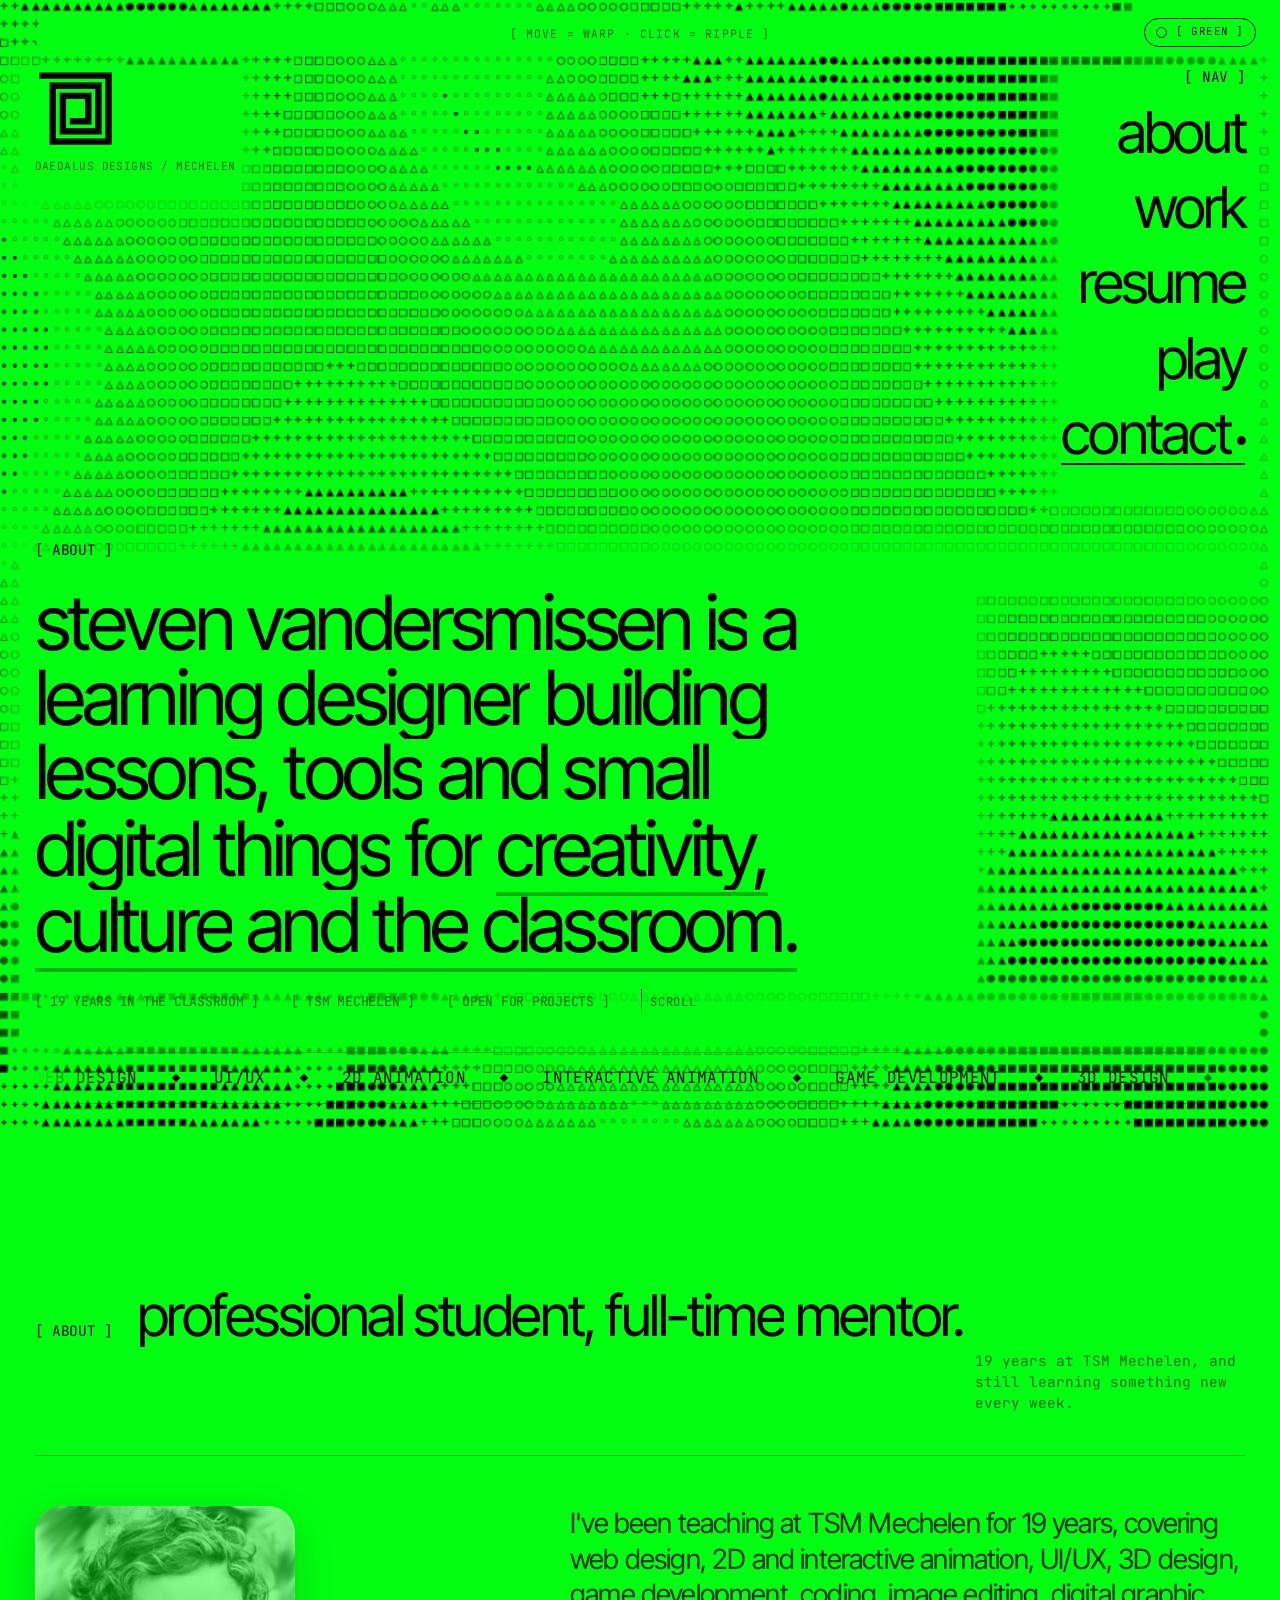
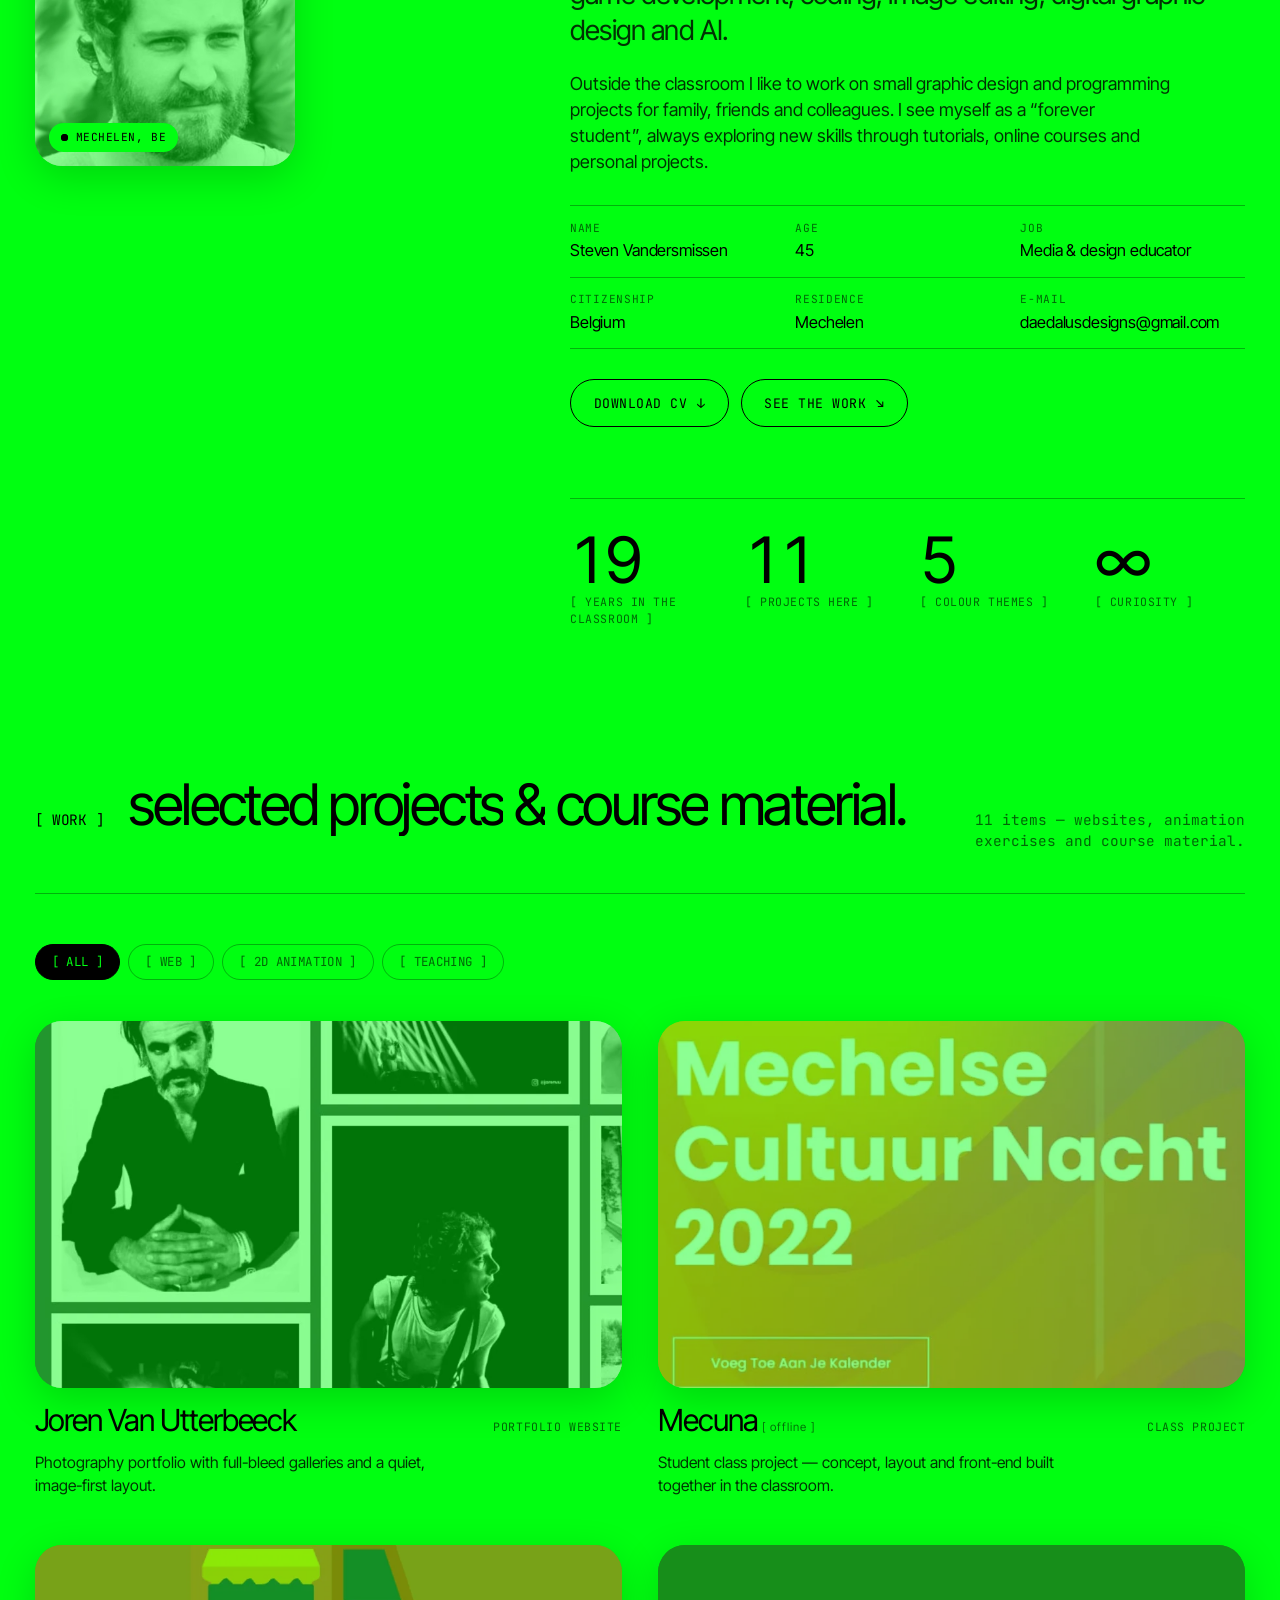
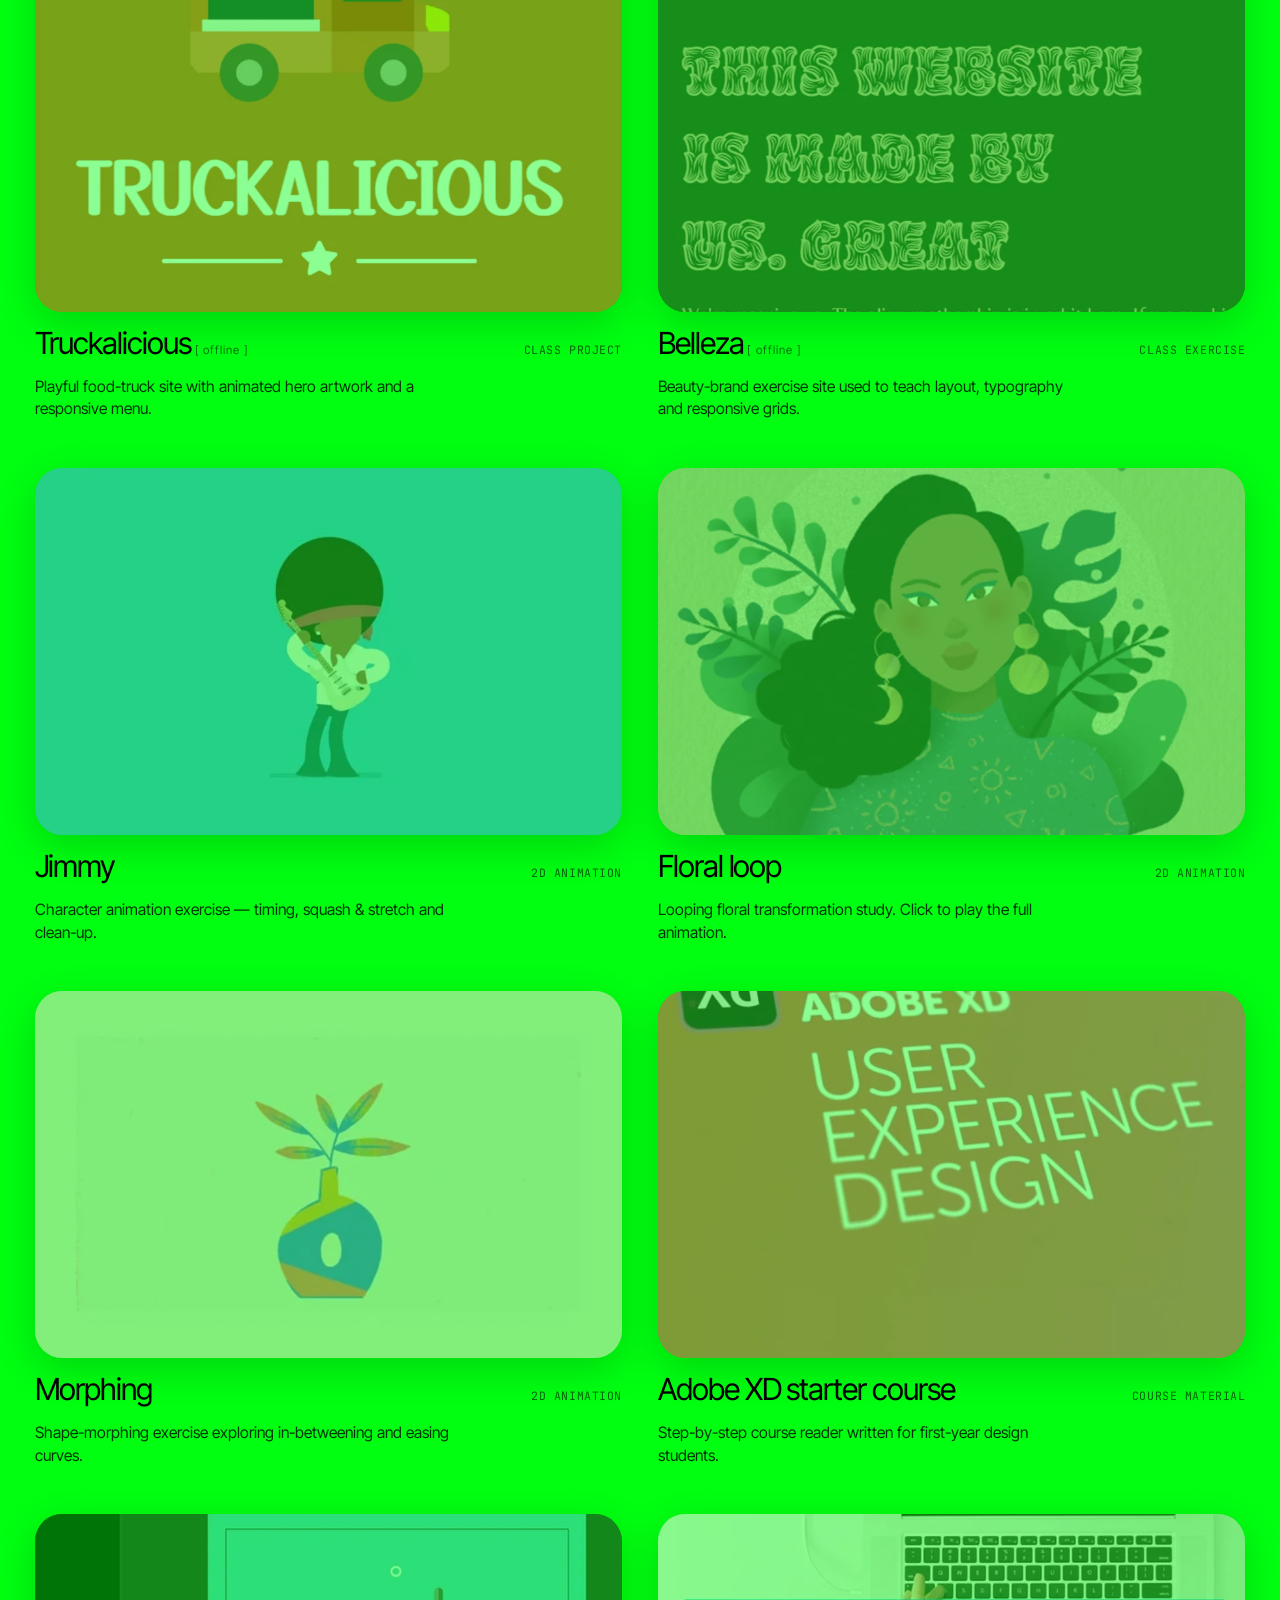
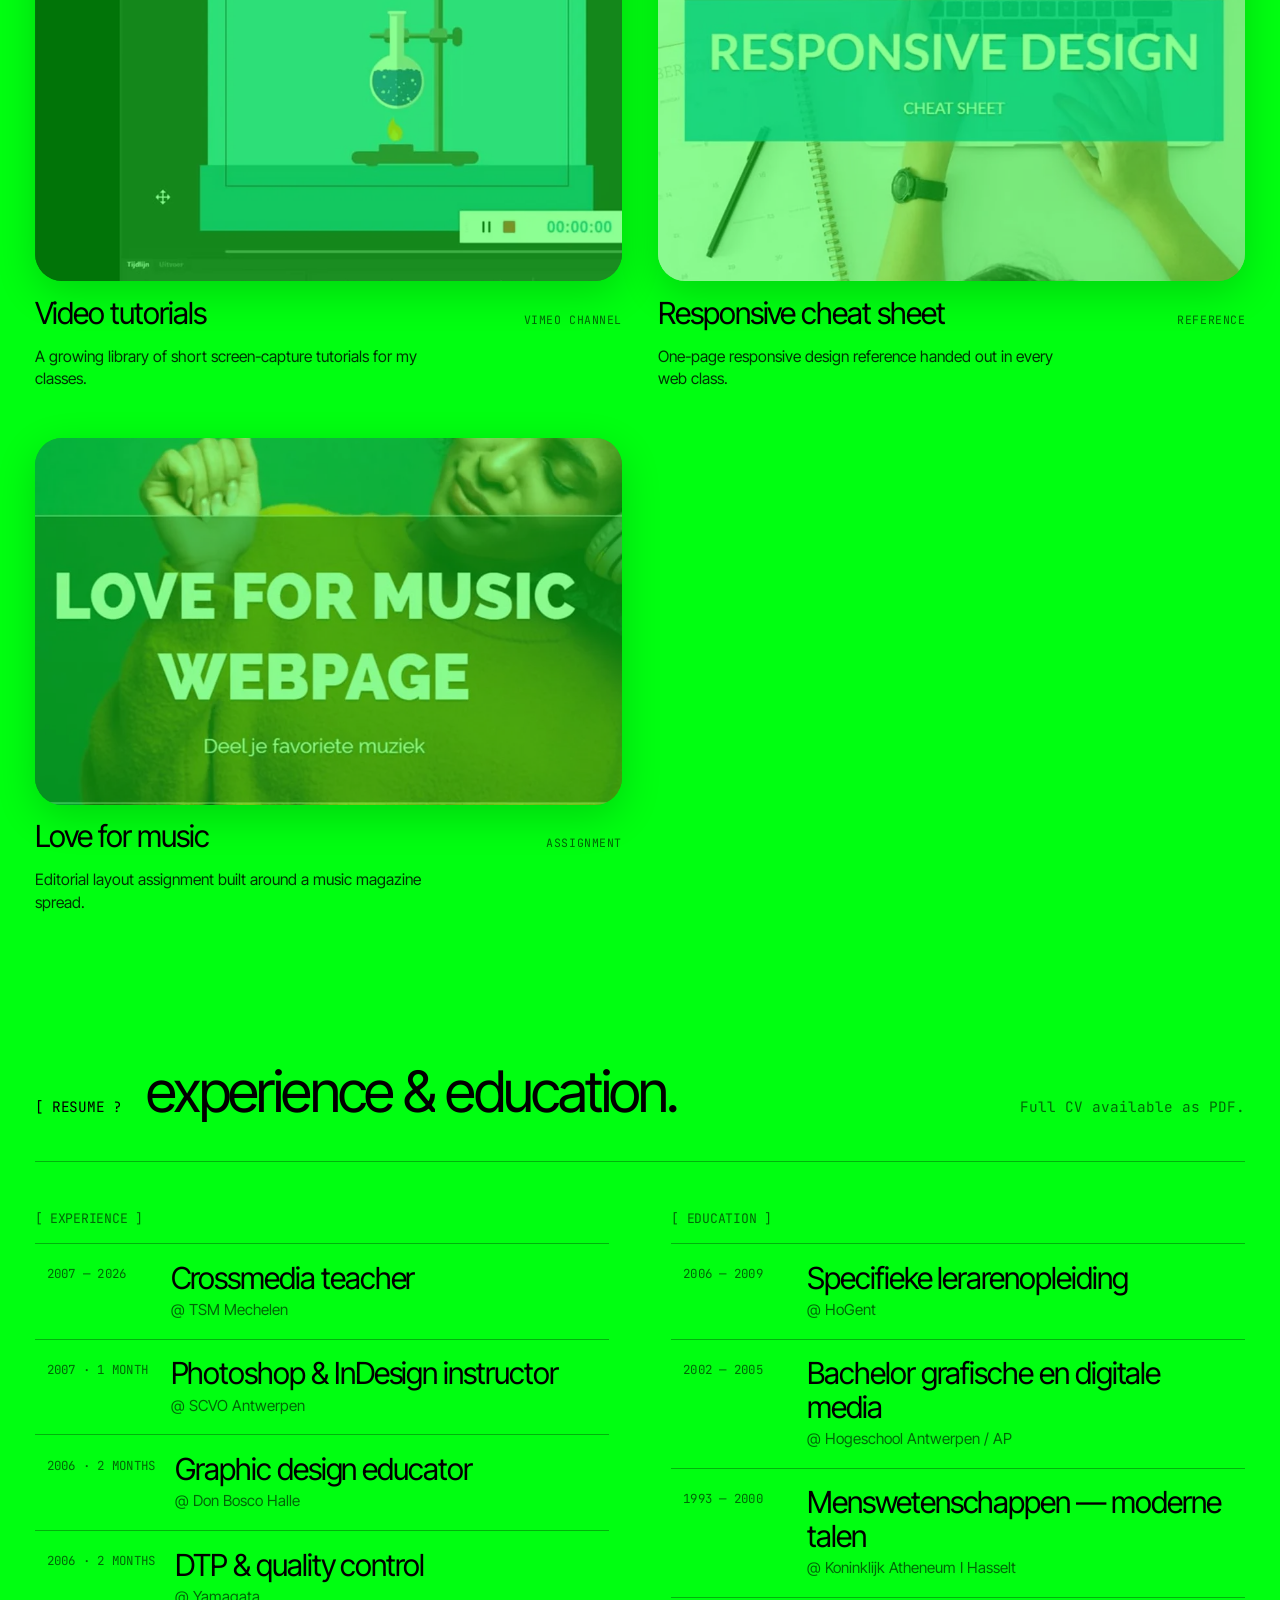
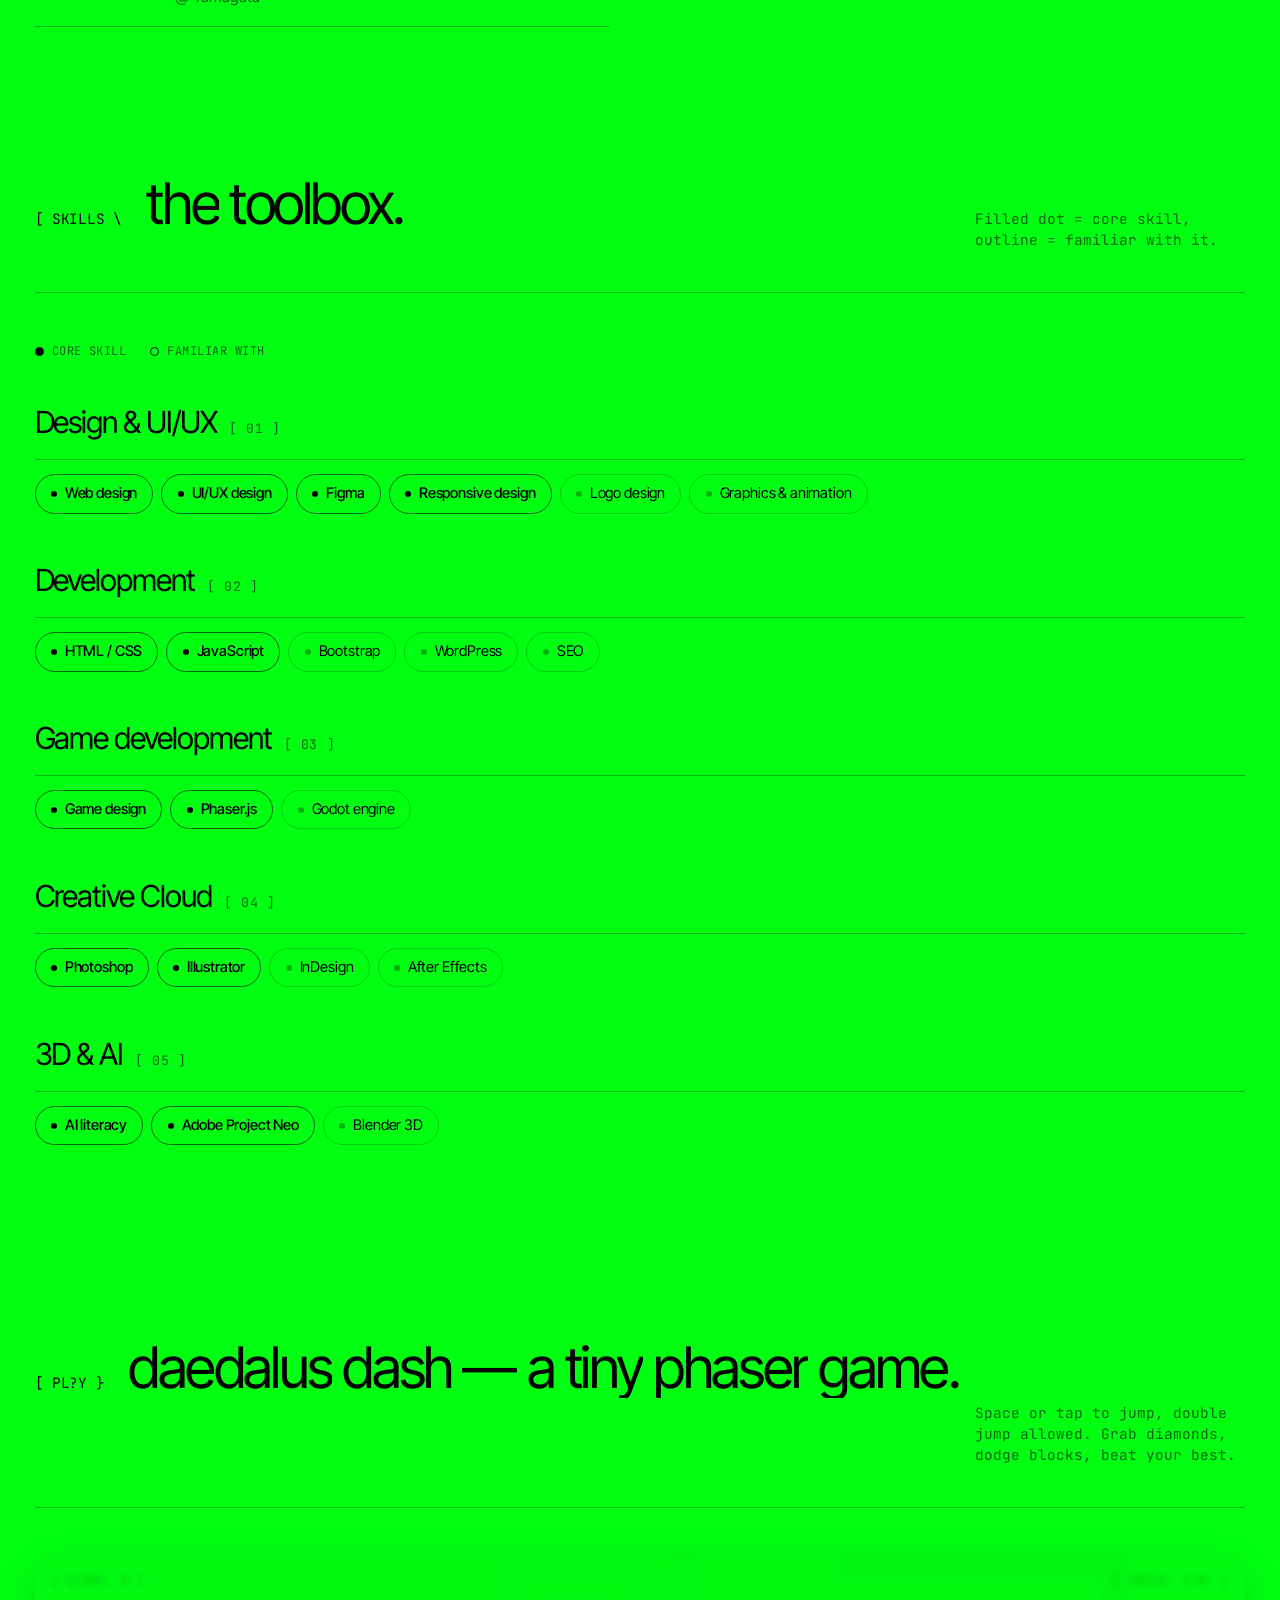
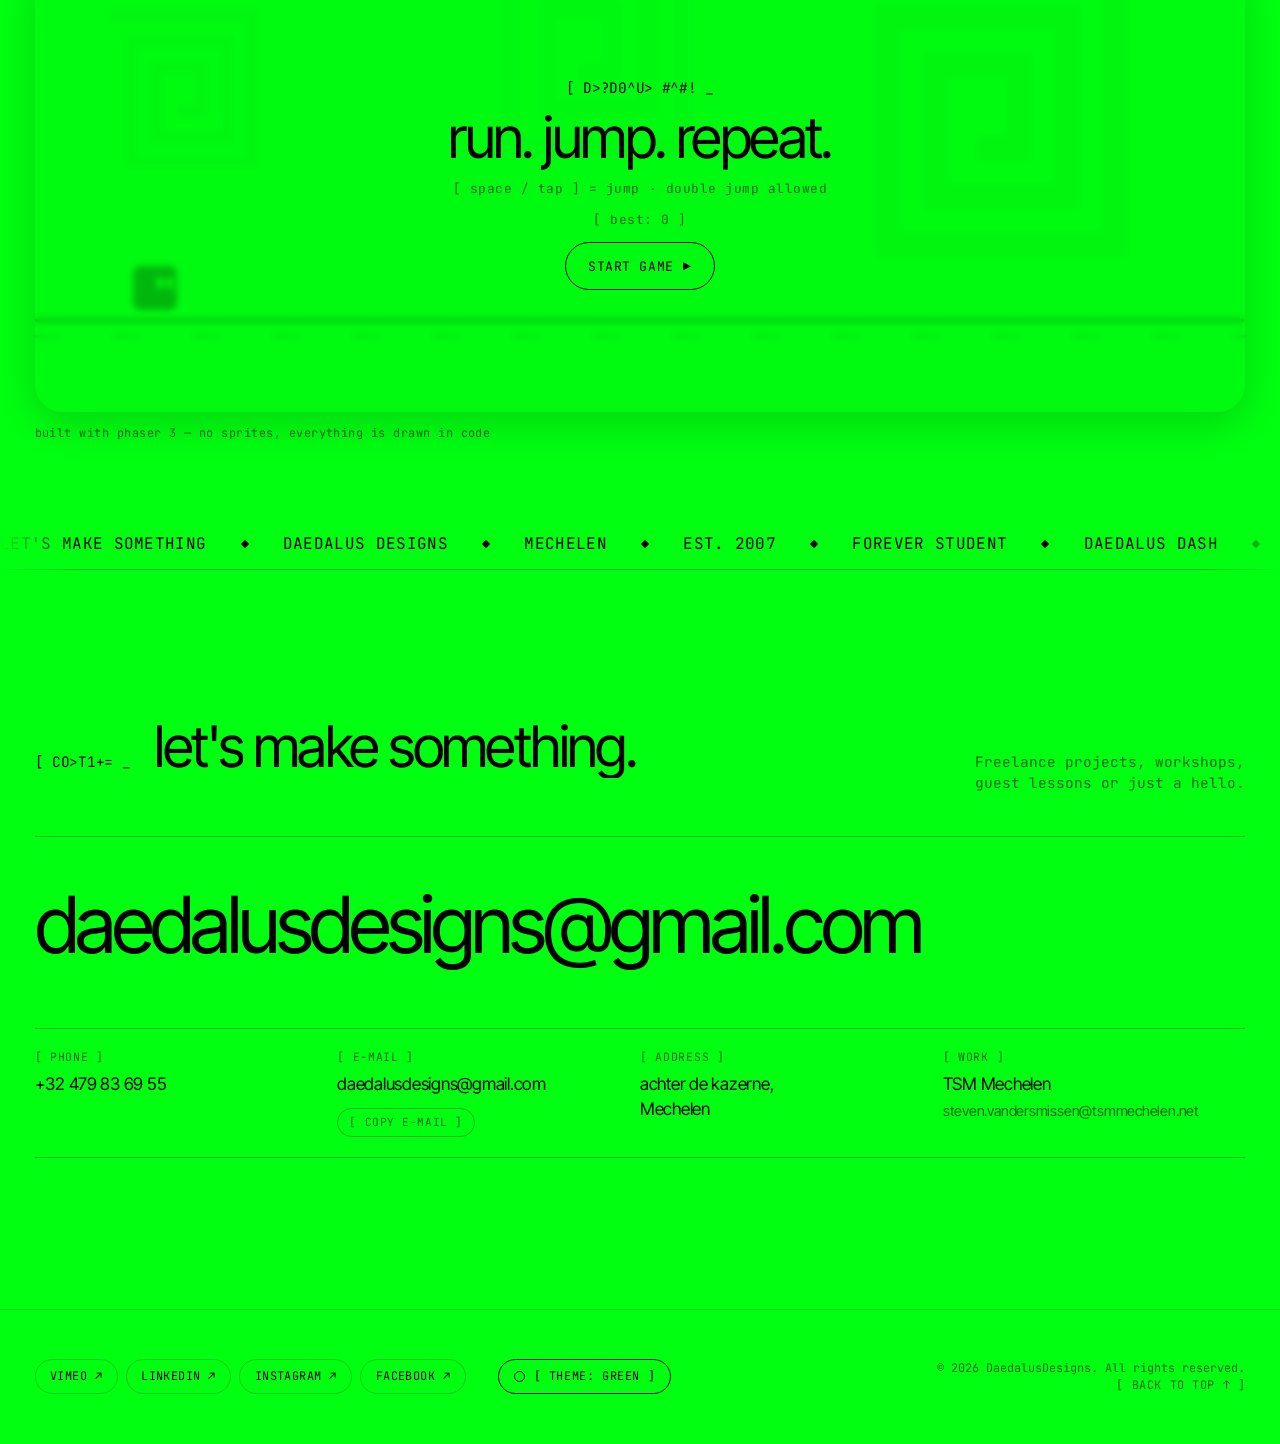
==== index.html @ e862f8da "Cache-bust v10 (ascii.js inhoud was gewijzigd onder dezelfde URL), smooth.js try/catch fallback, __s" ====
<!DOCTYPE html>
<html lang="en" data-theme="green">

<head>
  <meta charset="utf-8" />
  <title>Steven Vandersmissen — Crossmedia Educator, Designer & Developer</title>
  <meta name="description"
    content="Steven Vandersmissen is a crossmedia teacher at TSM Mechelen & AP — web design, 2D & interactive animation, UI/UX, 3D, game development, coding and AI." />
  <meta name="keywords" content="steven vandersmissen, crossmedia teacher, web design, ui ux, 2d animation, game development, mechelen, daedalusdesigns" />
  <meta name="viewport" content="width=device-width, initial-scale=1" />
  <meta name="theme-color" content="#00ff11" />

  <!-- Open Graph -->
  <meta property="og:type" content="website" />
  <meta property="og:title" content="Steven Vandersmissen — Crossmedia Educator" />
  <meta property="og:description" content="Web design, 2D & interactive animation, UI/UX, 3D, game development, coding and AI. Based in Mechelen." />
  <meta property="og:image" content="images/opengraph.png" />
  <meta name="twitter:card" content="summary_large_image" />

  <!-- Fonts -->
  <link rel="preconnect" href="https://fonts.googleapis.com" />
  <link rel="preconnect" href="https://fonts.gstatic.com" crossorigin />
  <link href="https://fonts.googleapis.com/css2?family=Inter+Tight:wght@400;500;600&family=JetBrains+Mono:wght@400;500&display=swap"
    rel="stylesheet" />

  <!-- Styles -->
  <link rel="stylesheet" href="css/main.css?v=10" />

  <!-- Favicons -->
  <link rel="icon" type="image/svg+xml" href="favicon.svg" />
  <link rel="apple-touch-icon" sizes="180x180" href="images/favicons/apple-touch-icon.png" />
  <link rel="icon" type="image/png" sizes="32x32" href="images/favicons/favicon-32x32.png" />
  <link rel="icon" type="image/png" sizes="16x16" href="images/favicons/favicon-16x16.png" />
  <link rel="manifest" href="images/favicons/site.webmanifest" />

  <!-- No-flash: theme + js flag before first paint -->
  <script>
    (function () {
      var d = document.documentElement;
      d.classList.add('js');
      try {
        var t = localStorage.getItem('sv-theme');
        if (t) d.setAttribute('data-theme', t);
      } catch (e) { }
    })();
  </script>
</head>

<body>

  <div class="progress" aria-hidden="true"></div>
  <div class="cursor-tip" aria-hidden="true"><span>view</span></div>

  <!-- ================================================ STICKY TOP BAR -->
  <header class="topbar" id="topbar">
    <a class="topbar__logo" href="#top" aria-label="Steven Vandersmissen — back to top">
      <svg class="logo__mark logo__mark--sm" viewBox="0 0 64 64" aria-hidden="true">
        <path d="M6 6 H58 V58 H14 V14 H50 V50 H22 V22 H42 V42 H30" />
      </svg>
      <span class="topbar__name mono">steven vandersmissen</span>
    </a>

    <nav class="topbar__nav mono" aria-label="Quick navigation">
      <a href="#about">about</a>
      <a href="#work">work</a>
      <a href="#resume">resume</a>
      <a href="#play">play</a>
      <a href="#contact">contact</a>
    </nav>

    <div class="topbar__right">
      <span class="topbar__clock mono" id="clock" aria-hidden="true">[ MECHELEN --:--:-- ]</span>
      <button class="theme-btn theme-btn--sm" type="button" data-theme-toggle data-magnetic="0.15"
        aria-label="Change colour theme">
        <span class="theme-btn__swatch" aria-hidden="true"></span>
        <span>[ <span data-theme-label>green</span> ]</span>
      </button>
    </div>
  </header>

  <!-- ============================================================== HERO -->
  <section class="hero intro" id="top">
    <!-- theme switch, available from the very top (before any scrolling) -->
    <button class="theme-btn theme-btn--sm hero__theme" type="button" data-theme-toggle
      aria-label="Change colour theme">
      <span class="theme-btn__swatch" aria-hidden="true"></span>
      <span>[ <span data-theme-label>green</span> ]</span>
    </button>
    <canvas id="fx-canvas" aria-hidden="true"></canvas>
    <span class="fx-hint mono" id="fx-hint" aria-hidden="true">
      [ move = warp · click = ripple ]
    </span>

    <header class="hero__head">
      <a class="logo" href="#top" aria-label="Steven Vandersmissen — home" data-intro style="--d:.05s">
        <svg class="logo__mark" viewBox="0 0 64 64" aria-hidden="true">
          <path d="M6 6 H58 V58 H14 V14 H50 V50 H22 V22 H42 V42 H30" />
        </svg>
        <span class="logo__tag">daedalus designs / mechelen</span>
      </a>

      <nav class="nav" aria-label="Main" data-intro style="--d:.15s">
        <p class="label" data-scramble>[ NAV ]</p>
        <ul class="nav__list">
          <li><a href="#about">about</a></li>
          <li><a href="#work">work</a></li>
          <li><a href="#resume">resume</a></li>
          <li><a href="#play">play</a></li>
          <li><a href="#contact">contact</a></li>
        </ul>
      </nav>
    </header>

    <div class="hero__bottom" data-intro style="--d:.3s">
      <p class="label" data-scramble>[ ABOUT ]</p>
      <h1 class="hero__title" data-split data-parallax>
        steven vandersmissen is a learning designer building lessons, tools and small digital things for
        <em>creativity, culture and the classroom.</em>
      </h1>

      <div class="hero__meta">
        <span class="label label--sm">[ 19 YEARS IN THE CLASSROOM ]</span>
        <span class="label label--sm">[ TSM MECHELEN ]</span>
        <span class="label label--sm">[ OPEN FOR PROJECTS ]</span>
        <span class="scroll-hint"><span></span> scroll</span>
      </div>
    </div>

    <div class="ticker" data-intro style="--d:.45s" aria-hidden="true">
      <div class="ticker__track">
        <div class="ticker__group">
          <span>web design</span><i></i><span>ui/ux</span><i></i><span>2d animation</span><i></i>
          <span>interactive animation</span><i></i><span>game development</span><i></i><span>3d design</span><i></i>
          <span>coding</span><i></i><span>image editing</span><i></i><span>graphic design</span><i></i><span>ai</span><i></i>
        </div>
        <div class="ticker__group">
          <span>web design</span><i></i><span>ui/ux</span><i></i><span>2d animation</span><i></i>
          <span>interactive animation</span><i></i><span>game development</span><i></i><span>3d design</span><i></i>
          <span>coding</span><i></i><span>image editing</span><i></i><span>graphic design</span><i></i><span>ai</span><i></i>
        </div>
      </div>
    </div>
  </section>

  <main>

    <!-- ============================================================ ABOUT -->
    <section class="section" id="about">
      <div class="section__head" data-reveal>
        <p class="label" data-scramble>[ ABOUT ]</p>
        <h2 class="section__title" data-split>professional student, full-time mentor.</h2>
        <p class="section__note">19 years at TSM Mechelen, and still learning something new every week.</p>
      </div>

      <div class="about__grid">
        <figure class="portrait" data-reveal="clip" data-tilt>
          <img src="images/works/thumbs/me.webp" alt="Portrait of Steven Vandersmissen" width="900" height="900" />
          <figcaption class="portrait__badge"><span class="pulse"></span> mechelen, be</figcaption>
        </figure>

        <div class="about__body">
          <p class="lead" data-reveal style="--d:.05s">
            I've been teaching at TSM Mechelen for 19 years, covering web design, 2D and interactive animation,
            UI/UX, 3D design, game development, coding, image editing, digital graphic design and AI.
          </p>
          <p data-reveal style="--d:.12s">
            Outside the classroom I like to work on small graphic design and programming projects for family, friends
            and colleagues. I see myself as a “forever student”, always exploring new skills through tutorials,
            online courses and personal projects.
          </p>

          <dl class="facts stagger" data-reveal>
            <div><dt>Name</dt><dd>Steven Vandersmissen</dd></div>
            <div><dt>Age</dt><dd>45</dd></div>
            <div><dt>Job</dt><dd>Media &amp; design educator</dd></div>
            <div><dt>Citizenship</dt><dd>Belgium</dd></div>
            <div><dt>Residence</dt><dd>Mechelen</dd></div>
            <div><dt>E-mail</dt><dd>daedalusdesigns@gmail.com</dd></div>
          </dl>

          <div class="btn-row" data-reveal style="--d:.1s">
            <a class="btn" href="CV-stevenvandersmissen.pdf" download data-magnetic="0.18">
              <span>download cv</span><span class="arw" aria-hidden="true">↓</span>
            </a>
            <a class="btn" href="#work" data-magnetic="0.18">
              <span>see the work</span><span class="arw" aria-hidden="true">↘</span>
            </a>
          </div>

          <div class="stats stagger" data-reveal>
            <div class="stat"><span class="stat__num" data-countup="19">0</span><span class="stat__label">[ years in the classroom ]</span></div>
            <div class="stat"><span class="stat__num" data-countup="11">0</span><span class="stat__label">[ projects here ]</span></div>
            <div class="stat"><span class="stat__num" data-countup="5">0</span><span class="stat__label">[ colour themes ]</span></div>
            <div class="stat"><span class="stat__num">∞</span><span class="stat__label">[ curiosity ]</span></div>
          </div>
        </div>
      </div>
    </section>

    <!-- ============================================================= WORK -->
    <section class="section" id="work">
      <div class="section__head" data-reveal>
        <p class="label" data-scramble>[ WORK ]</p>
        <h2 class="section__title" data-split>selected projects &amp; course material.</h2>
        <p class="section__note"><span data-count>11</span> items — websites, animation exercises and course material.</p>
      </div>

      <div class="filters" role="group" aria-label="Filter work" data-reveal>
        <button class="filter" type="button" data-filter="all" aria-pressed="true">[ all ]</button>
        <button class="filter" type="button" data-filter="web" aria-pressed="false">[ web ]</button>
        <button class="filter" type="button" data-filter="animation" aria-pressed="false">[ 2d animation ]</button>
        <button class="filter" type="button" data-filter="teaching" aria-pressed="false">[ teaching ]</button>
      </div>

      <div class="work-grid">

        <a class="work-card" data-cat="web" href="http://www.jorenvanutterbeeck.be/" target="_blank"
          rel="noopener" data-tip="view site" data-reveal>
          <div class="work-card__media" data-tilt>
            <img src="images/works/thumbs/joren.webp" alt="Joren Van Utterbeeck photography website" loading="lazy" width="900" height="563" />
            <span class="work-card__year">web</span>
          </div>
          <div class="work-card__meta">
            <h3 class="work-card__name">Joren Van Utterbeeck</h3>
            <p class="work-card__cat">portfolio website</p>
          </div>
          <p class="work-card__desc">Photography portfolio with full-bleed galleries and a quiet, image-first layout.</p>
        </a>

        <article class="work-card work-card--offline" data-cat="web" data-tip="project offline" data-reveal style="--d:.06s">
          <div class="work-card__media" data-tilt>
            <img src="images/works/thumbs/mecuna.webp" alt="Mecuna class project website" loading="lazy" width="900" height="563" />
            <span class="work-card__year">web</span>
          </div>
          <div class="work-card__meta">
            <h3 class="work-card__name">Mecuna</h3>
            <p class="work-card__cat">class project</p>
          </div>
          <p class="work-card__desc">Student class project — concept, layout and front-end built together in the classroom.</p>
        </article>

        <article class="work-card work-card--offline" data-cat="web" data-tip="project offline" data-reveal style="--d:.12s">
          <div class="work-card__media" data-tilt>
            <img src="images/works/thumbs/truck.webp" alt="Truckalicious class project website" loading="lazy" width="900" height="563" />
            <span class="work-card__year">web</span>
          </div>
          <div class="work-card__meta">
            <h3 class="work-card__name">Truckalicious</h3>
            <p class="work-card__cat">class project</p>
          </div>
          <p class="work-card__desc">Playful food-truck site with animated hero artwork and a responsive menu.</p>
        </article>

        <article class="work-card work-card--offline" data-cat="web" data-tip="project offline" data-reveal style="--d:.18s">
          <div class="work-card__media" data-tilt>
            <img src="images/works/thumbs/belezza.webp" alt="Belleza class exercise website" loading="lazy" width="900" height="563" />
            <span class="work-card__year">web</span>
          </div>
          <div class="work-card__meta">
            <h3 class="work-card__name">Belleza</h3>
            <p class="work-card__cat">class exercise</p>
          </div>
          <p class="work-card__desc">Beauty-brand exercise site used to teach layout, typography and responsive grids.</p>
        </article>

        <a class="work-card" data-cat="animation" href="images/works/jimmy.webp" data-lightbox="images/works/jimmy.webp"
          data-title="Jimmy — 2D animation" data-tip="play animation" data-reveal>
          <div class="work-card__media" data-tilt>
            <img src="images/works/thumbs/jimmy.webp" alt="Jimmy 2D animation still" loading="lazy" width="900" height="563" />
            <span class="work-card__year">2d</span>
          </div>
          <div class="work-card__meta">
            <h3 class="work-card__name">Jimmy</h3>
            <p class="work-card__cat">2d animation</p>
          </div>
          <p class="work-card__desc">Character animation exercise — timing, squash &amp; stretch and clean-up.</p>
        </a>

        <a class="work-card" data-cat="animation" href="images/works/lady.gif" data-lightbox="images/works/lady.gif"
          data-title="Floral loop — 2D animation" data-tip="play animation" data-reveal style="--d:.06s">
          <div class="work-card__media" data-tilt>
            <img src="images/works/thumbs/lady.webp" alt="Floral animation still" loading="lazy" width="900" height="563" />
            <span class="work-card__year">2d</span>
          </div>
          <div class="work-card__meta">
            <h3 class="work-card__name">Floral loop</h3>
            <p class="work-card__cat">2d animation</p>
          </div>
          <p class="work-card__desc">Looping floral transformation study. Click to play the full animation.</p>
        </a>

        <a class="work-card" data-cat="animation" href="images/works/morph.webp" data-lightbox="images/works/morph.webp"
          data-title="Morphing exercise" data-tip="play animation" data-reveal style="--d:.12s">
          <div class="work-card__media" data-tilt>
            <img src="images/works/thumbs/morph.webp" alt="Morphing exercise still" loading="lazy" width="900" height="563" />
            <span class="work-card__year">2d</span>
          </div>
          <div class="work-card__meta">
            <h3 class="work-card__name">Morphing</h3>
            <p class="work-card__cat">2d animation</p>
          </div>
          <p class="work-card__desc">Shape-morphing exercise exploring in-betweening and easing curves.</p>
        </a>

        <a class="work-card" data-cat="teaching" href="images/works/CursusAdobeXD.pdf" target="_blank" rel="noopener"
          data-tip="open pdf" data-reveal style="--d:.18s">
          <div class="work-card__media" data-tilt>
            <img src="images/works/thumbs/CursusAdobeXD.webp" alt="Adobe XD starter course cover" loading="lazy" width="900" height="563" />
            <span class="work-card__year">teaching</span>
          </div>
          <div class="work-card__meta">
            <h3 class="work-card__name">Adobe XD starter course</h3>
            <p class="work-card__cat">course material</p>
          </div>
          <p class="work-card__desc">Step-by-step course reader written for first-year design students.</p>
        </a>

        <a class="work-card" data-cat="teaching" href="https://vimeo.com/vandersmissen" target="_blank" rel="noopener"
          data-tip="watch on vimeo" data-reveal>
          <div class="work-card__media" data-tilt>
            <img src="images/works/thumbs/vids.webp" alt="Video tutorials on Vimeo" loading="lazy" width="900" height="563" />
            <span class="work-card__year">teaching</span>
          </div>
          <div class="work-card__meta">
            <h3 class="work-card__name">Video tutorials</h3>
            <p class="work-card__cat">vimeo channel</p>
          </div>
          <p class="work-card__desc">A growing library of short screen-capture tutorials for my classes.</p>
        </a>

        <a class="work-card" data-cat="teaching" href="https://express.adobe.com/page/BWDSbJrJ1V5WS/" target="_blank"
          rel="noopener" data-tip="open cheat sheet" data-reveal style="--d:.06s">
          <div class="work-card__media" data-tilt>
            <img src="images/works/thumbs/responsive.webp" alt="Responsive design cheat sheet" loading="lazy" width="900" height="563" />
            <span class="work-card__year">teaching</span>
          </div>
          <div class="work-card__meta">
            <h3 class="work-card__name">Responsive cheat sheet</h3>
            <p class="work-card__cat">reference</p>
          </div>
          <p class="work-card__desc">One-page responsive design reference handed out in every web class.</p>
        </a>

        <a class="work-card" data-cat="teaching" href="https://express.adobe.com/page/Dg3LW89YjLDDg/" target="_blank"
          rel="noopener" data-tip="open assignment" data-reveal style="--d:.12s">
          <div class="work-card__media" data-tilt>
            <img src="images/works/thumbs/music.webp" alt="Love for music assignment" loading="lazy" width="900" height="563" />
            <span class="work-card__year">teaching</span>
          </div>
          <div class="work-card__meta">
            <h3 class="work-card__name">Love for music</h3>
            <p class="work-card__cat">assignment</p>
          </div>
          <p class="work-card__desc">Editorial layout assignment built around a music magazine spread.</p>
        </a>

      </div>
    </section>

    <!-- =========================================================== RESUME -->
    <section class="section" id="resume">
      <div class="section__head" data-reveal>
        <p class="label" data-scramble>[ RESUME ]</p>
        <h2 class="section__title" data-split>experience &amp; education.</h2>
        <p class="section__note">Full CV available as PDF.</p>
      </div>

      <div class="resume-cols">
        <div>
          <p class="label label--sm dim" style="padding-bottom:1rem">[ EXPERIENCE ]</p>
          <div class="rows stagger" data-reveal>
            <div class="row" style="--i:0">
              <span class="row__date">2007 — 2026</span>
              <span class="row__role">Crossmedia teacher</span>
              <span class="row__org">@ TSM Mechelen</span>
            </div>
            <div class="row" style="--i:1">
              <span class="row__date">2007 · 1 month</span>
              <span class="row__role">Photoshop &amp; InDesign instructor</span>
              <span class="row__org">@ SCVO Antwerpen</span>
            </div>
            <div class="row" style="--i:2">
              <span class="row__date">2006 · 2 months</span>
              <span class="row__role">Graphic design educator</span>
              <span class="row__org">@ Don Bosco Halle</span>
            </div>
            <div class="row" style="--i:3">
              <span class="row__date">2006 · 2 months</span>
              <span class="row__role">DTP &amp; quality control</span>
              <span class="row__org">@ Yamagata</span>
            </div>
          </div>
        </div>

        <div>
          <p class="label label--sm dim" style="padding-bottom:1rem">[ EDUCATION ]</p>
          <div class="rows stagger" data-reveal>
            <div class="row" style="--i:0">
              <span class="row__date">2006 — 2009</span>
              <span class="row__role">Specifieke lerarenopleiding</span>
              <span class="row__org">@ HoGent</span>
            </div>
            <div class="row" style="--i:1">
              <span class="row__date">2002 — 2005</span>
              <span class="row__role">Bachelor grafische en digitale media</span>
              <span class="row__org">@ Hogeschool Antwerpen / AP</span>
            </div>
            <div class="row" style="--i:2">
              <span class="row__date">1993 — 2000</span>
              <span class="row__role">Menswetenschappen — moderne talen</span>
              <span class="row__org">@ Koninklijk Atheneum I Hasselt</span>
            </div>
          </div>
        </div>
      </div>
    </section>

    <!-- =========================================================== SKILLS -->
    <section class="section" id="skills">
      <div class="section__head" data-reveal>
        <p class="label" data-scramble>[ SKILLS ]</p>
        <h2 class="section__title" data-split>the toolbox.</h2>
        <p class="section__note">Filled dot = core skill, outline = familiar with it.</p>
      </div>

      <div class="skills-legend" data-reveal>
        <span><i class="dot dot--core"></i> core skill</span>
        <span><i class="dot"></i> familiar with</span>
      </div>

      <div class="skill-cat" data-reveal>
        <p class="skill-cat__title"><b>Design &amp; UI/UX</b> [ 01 ]</p>
        <ul class="chips stagger">
          <li class="chip chip--core" style="--i:0"><i class="chip__dot"></i>Web design</li>
          <li class="chip chip--core" style="--i:1"><i class="chip__dot"></i>UI/UX design</li>
          <li class="chip chip--core" style="--i:2"><i class="chip__dot"></i>Figma</li>
          <li class="chip chip--core" style="--i:3"><i class="chip__dot"></i>Responsive design</li>
          <li class="chip" style="--i:4"><i class="chip__dot"></i>Logo design</li>
          <li class="chip" style="--i:5"><i class="chip__dot"></i>Graphics &amp; animation</li>
        </ul>
      </div>

      <div class="skill-cat" data-reveal>
        <p class="skill-cat__title"><b>Development</b> [ 02 ]</p>
        <ul class="chips stagger">
          <li class="chip chip--core" style="--i:0"><i class="chip__dot"></i>HTML / CSS</li>
          <li class="chip chip--core" style="--i:1"><i class="chip__dot"></i>JavaScript</li>
          <li class="chip" style="--i:2"><i class="chip__dot"></i>Bootstrap</li>
          <li class="chip" style="--i:3"><i class="chip__dot"></i>WordPress</li>
          <li class="chip" style="--i:4"><i class="chip__dot"></i>SEO</li>
        </ul>
      </div>

      <div class="skill-cat" data-reveal>
        <p class="skill-cat__title"><b>Game development</b> [ 03 ]</p>
        <ul class="chips stagger">
          <li class="chip chip--core" style="--i:0"><i class="chip__dot"></i>Game design</li>
          <li class="chip chip--core" style="--i:1"><i class="chip__dot"></i>Phaser.js</li>
          <li class="chip" style="--i:2"><i class="chip__dot"></i>Godot engine</li>
        </ul>
      </div>

      <div class="skill-cat" data-reveal>
        <p class="skill-cat__title"><b>Creative Cloud</b> [ 04 ]</p>
        <ul class="chips stagger">
          <li class="chip chip--core" style="--i:0"><i class="chip__dot"></i>Photoshop</li>
          <li class="chip chip--core" style="--i:1"><i class="chip__dot"></i>Illustrator</li>
          <li class="chip" style="--i:2"><i class="chip__dot"></i>InDesign</li>
          <li class="chip" style="--i:3"><i class="chip__dot"></i>After Effects</li>
        </ul>
      </div>

      <div class="skill-cat" data-reveal>
        <p class="skill-cat__title"><b>3D &amp; AI</b> [ 05 ]</p>
        <ul class="chips stagger">
          <li class="chip chip--core" style="--i:0"><i class="chip__dot"></i>AI literacy</li>
          <li class="chip chip--core" style="--i:1"><i class="chip__dot"></i>Adobe Project Neo</li>
          <li class="chip" style="--i:2"><i class="chip__dot"></i>Blender 3D</li>
        </ul>
      </div>
    </section>

    <!-- ============================================================= PLAY -->
    <section class="section" id="play">
      <div class="section__head" data-reveal>
        <p class="label" data-scramble>[ PLAY ]</p>
        <h2 class="section__title" data-split>daedalus dash — a tiny phaser game.</h2>
        <p class="section__note">Space or tap to jump, double jump allowed. Grab diamonds, dodge blocks, beat your best.</p>
      </div>

      <div class="game" data-reveal>
        <div class="game__frame" id="game-mount">
          <div class="game__scan" aria-hidden="true"></div>

          <div class="game__hud mono" id="game-hud" hidden>
            <span id="game-score">[ score: 0 ]</span>
            <span id="game-speed">[ speed: 1.0× ]</span>
          </div>

          <div class="game__overlay" id="game-overlay">
            <p class="label" data-scramble>[ DAEDALUS DASH ]</p>
            <h3 class="game__title">run. jump. repeat.</h3>
            <p class="game__hint mono">[ space / tap ] = jump · double jump allowed</p>
            <p class="game__best mono" id="game-best">[ best: 0 ]</p>
            <button class="btn" id="game-start" type="button" data-magnetic="0.18">
              <span>start game</span><span class="arw" aria-hidden="true">▶</span>
            </button>
          </div>
        </div>
        <p class="game__caption mono dim">built with phaser 3 — no sprites, everything is drawn in code</p>
      </div>
    </section>

    <div class="ticker ticker--rev" aria-hidden="true">
      <div class="ticker__track">
        <div class="ticker__group">
          <span>let's make something</span><i></i><span>daedalus designs</span><i></i><span>mechelen</span><i></i>
          <span>est. 2007</span><i></i><span>forever student</span><i></i><span>daedalus dash</span><i></i>
        </div>
        <div class="ticker__group">
          <span>let's make something</span><i></i><span>daedalus designs</span><i></i><span>mechelen</span><i></i>
          <span>est. 2007</span><i></i><span>forever student</span><i></i><span>daedalus dash</span><i></i>
        </div>
      </div>
    </div>

    <!-- ========================================================== CONTACT -->
    <section class="section" id="contact">
      <div class="section__head" data-reveal>
        <p class="label" data-scramble>[ CONTACT ]</p>
        <h2 class="section__title" data-split>let's make something.</h2>
        <p class="section__note">Freelance projects, workshops, guest lessons or just a hello.</p>
      </div>

      <a class="contact__mail" href="mailto:daedalusdesigns@gmail.com" data-split data-reveal
        data-tip="send an e-mail">daedalusdesigns@gmail.com</a>

      <div class="contact__grid stagger" data-reveal>
        <div class="contact__cell" style="--i:0">
          <span class="k">[ PHONE ]</span>
          <a href="tel:+32479836955">+32 479 83 69 55</a>
        </div>
        <div class="contact__cell" style="--i:1">
          <span class="k">[ E-MAIL ]</span>
          <a href="mailto:daedalusdesigns@gmail.com">daedalusdesigns@gmail.com</a>
          <button class="copy-btn" type="button" data-copy="daedalusdesigns@gmail.com">[ copy e-mail ]</button>
        </div>
        <div class="contact__cell" style="--i:2">
          <span class="k">[ ADDRESS ]</span>
          <span class="v">achter de kazerne,<br />Mechelen</span>
        </div>
        <div class="contact__cell" style="--i:3">
          <span class="k">[ WORK ]</span>
          <a href="https://www.tsmmechelen.be/" target="_blank" rel="noopener">TSM Mechelen</a>
          <span class="v dim" style="font-size:.9rem">steven.vandersmissen@tsmmechelen.net</span>
        </div>
      </div>
    </section>

  </main>

  <!-- =========================================================== FOOTER -->
  <footer class="footer">
    <div class="footer__socials" data-reveal>
      <a class="soc" href="https://vimeo.com/vandersmissen" target="_blank" rel="noopener">vimeo ↗</a>
      <a class="soc" href="https://www.linkedin.com/in/steven-vandersmissen-4815503b5/" target="_blank" rel="noopener">linkedin ↗</a>
      <a class="soc" href="https://www.instagram.com/slowbouncer" target="_blank" rel="noopener">instagram ↗</a>
      <a class="soc" href="https://www.facebook.com/steven.vandersmissen" target="_blank" rel="noopener">facebook ↗</a>
    </div>

    <button class="theme-btn" type="button" data-theme-toggle data-magnetic="0.2" aria-label="Change colour theme">
      <span class="theme-btn__swatch" aria-hidden="true"></span>
      <span>[ theme: <span data-theme-label>green</span> ]</span>
    </button>

    <p class="footer__copy">
      © <span data-year>2026</span> DaedalusDesigns. All rights reserved.<br />
      <a class="to-top" href="#top">[ back to top ↑ ]</a>
    </p>
  </footer>

  <!-- ========================================================= LIGHTBOX -->
  <div class="lightbox" aria-hidden="true" role="dialog" aria-modal="true" aria-label="Animation preview">
    <div class="lightbox__inner">
      <img src="" alt="" />
      <div class="lightbox__bar">
        <span data-lb-title></span>
        <button class="lightbox__close" type="button" data-lb-close>[ close ✕ ]</button>
      </div>
    </div>
  </div>

  <script src="js/main.js?v=10" defer></script>
  <script src="js/ascii.js?v=10" defer></script>
  <script src="js/lenis.min.js?v=10" defer></script>
  <script src="js/smooth.js?v=10" defer></script>
  <script src="js/phaser.min.js?v=10" defer></script>
  <script src="js/game.js?v=10" defer></script>
</body>

</html>
---- css/main.css ----
/* ==========================================================================
   Steven Vandersmissen — DaedalusDesigns
   Style inspired by foundation-labs.xyz (flat vivid colour field, mono labels,
   oversized tight grotesque type, rounded image cards, sibling-dim hovers)
   ========================================================================== */

/* ---------------------------------------------------------------- tokens */
:root {
  /* type */
  --font-sans: "Inter Tight", "Helvetica Neue", Helvetica, Arial, system-ui, sans-serif;
  --font-mono: "JetBrains Mono", ui-monospace, "Roboto Mono", Menlo, monospace;

  /* fluid type scale */
  --t-label: clamp(0.75rem, 0.7rem + 0.25vw, 1.125rem);
  --t-body: clamp(1rem, 0.96rem + 0.2vw, 1.185rem);
  --t-lead: clamp(1.25rem, 1.1rem + 0.8vw, 1.9rem);
  --t-h3: clamp(1.35rem, 1.1rem + 1vw, 2.1rem);
  --t-h2: clamp(2rem, 1.5rem + 2.6vw, 3.75rem);
  --t-h1: clamp(2.15rem, 1.3rem + 4.6vw, 4.75rem);
  --t-mail: clamp(1.6rem, 0.6rem + 5.4vw, 5rem);

  /* rhythm */
  --pad: clamp(1rem, 0.4rem + 2.2vw, 2.5rem);
  --gap: clamp(1.5rem, 1rem + 1.6vw, 2.5rem);
  --section-gap: clamp(5rem, 3rem + 8vw, 10rem);
  --radius: clamp(18px, 1.2vw + 12px, 32px);

  /* motion */
  --ease: cubic-bezier(0.22, 1, 0.36, 1);
  --ease-io: cubic-bezier(0.65, 0, 0.35, 1);
  --dur: 0.7s;
}

/* themes — same trick as Foundation Labs: swap --bg / --fg on <html> */
html[data-theme="green"]  { --bg: #00ff11; --fg: #000000; }
html[data-theme="dark"]   { --bg: #1b1b1b; --fg: #31ff5b; }
html[data-theme="blue"]   { --bg: #0048ff; --fg: #ffac1e; }
html[data-theme="pink"]   { --bg: #ff0088; --fg: #ffdd1e; }
html[data-theme="purple"] { --bg: #b536ff; --fg: #ffdd31; }

html {
  --fg-05: color-mix(in oklab, var(--fg) 5%, transparent);
  --fg-10: color-mix(in oklab, var(--fg) 10%, transparent);
  --fg-20: color-mix(in oklab, var(--fg) 20%, transparent);
  --fg-30: color-mix(in oklab, var(--fg) 30%, transparent);
  --fg-60: color-mix(in oklab, var(--fg) 60%, transparent);
  --fg-80: color-mix(in oklab, var(--fg) 80%, transparent);
}

/* ------------------------------------------------------------------ base */
*, *::before, *::after { box-sizing: border-box; }

html {
  -webkit-text-size-adjust: 100%;
  scroll-behavior: smooth;
  scroll-padding-top: 1.5rem;
}

/* Lenis drives scrolling per-frame; native smooth would fight it */
html.lenis-smooth { scroll-behavior: auto !important; }

body {
  margin: 0;
  background: var(--bg);
  color: var(--fg);
  font-family: var(--font-sans);
  font-size: var(--t-body);
  line-height: 1.45;
  font-weight: 400;
  overflow-x: hidden;
  -webkit-font-smoothing: antialiased;
  transition: background-color 0.6s var(--ease), color 0.6s var(--ease);
}

img { display: block; max-width: 100%; height: auto; }
a { color: inherit; text-decoration: none; }
ul, ol, dl, dd { margin: 0; padding: 0; list-style: none; }
h1, h2, h3, h4, p, figure { margin: 0; }
button { font: inherit; color: inherit; background: none; border: 0; cursor: pointer; }

::selection { background: var(--fg); color: var(--bg); }

:focus-visible {
  outline: 2px solid var(--fg);
  outline-offset: 4px;
  border-radius: 2px;
}

/* custom scrollbar (webkit) */
::-webkit-scrollbar { width: 10px; height: 10px; }
::-webkit-scrollbar-track { background: var(--bg); }
::-webkit-scrollbar-thumb { background: var(--fg-30); border-radius: 99px; }
::-webkit-scrollbar-thumb:hover { background: var(--fg); }

/* ------------------------------------------------------------ utilities */
.label {
  font-family: var(--font-mono);
  font-size: var(--t-label);
  letter-spacing: -0.02em;
  text-transform: uppercase;
  line-height: 1.2;
}

.label--sm { font-size: clamp(0.7rem, 0.66rem + 0.2vw, 0.9rem); }
.mono { font-family: var(--font-mono); }
.dim { color: var(--fg-60); }

.section {
  padding: var(--section-gap) var(--pad) 0;
}

.section__head {
  display: flex;
  flex-wrap: wrap;
  align-items: baseline;
  gap: 0.5rem 1.5rem;
  padding-bottom: clamp(1.5rem, 1rem + 2vw, 3rem);
  border-bottom: 1px solid var(--fg-30);
  margin-bottom: clamp(2rem, 1.5rem + 2vw, 3.5rem);
}

.section__title {
  font-size: var(--t-h2);
  font-weight: 400;
  letter-spacing: -0.045em;
  line-height: 0.95;
  text-wrap: balance;
}

.section__note {
  margin-left: auto;
  max-width: 30ch;
  color: var(--fg-60);
  font-size: var(--t-label);
  font-family: var(--font-mono);
}

/* ------------------------------------------------------------------ hero */
.hero {
  min-height: 100vh;    /* fallback for older Chrome/Edge */
  min-height: 100svh;
  display: flex;
  flex-direction: column;
  padding: var(--pad);
  position: relative;
}

.hero__head {
  display: flex;
  align-items: flex-start;
  justify-content: space-between;
  gap: 2rem;
}

/* logo */
.logo {
  display: inline-flex;
  flex-direction: column;
  gap: 0.6rem;
  flex: 0 0 auto;
}

.logo__mark {
  width: clamp(52px, 4vw + 30px, 96px);
  height: auto;
  overflow: visible;
}

.logo__mark {
  transition: transform 0.7s var(--ease);
}

.logo__mark path {
  fill: none;
  stroke: currentColor;
  stroke-width: 5;
  stroke-linecap: square;
  stroke-linejoin: miter;
  stroke-dasharray: 380;
  stroke-dashoffset: 380;
  animation: draw 1.5s var(--ease) 0.25s forwards;
}

@keyframes draw { to { stroke-dashoffset: 0; } }

/* playful quarter-turn on hover instead of the old erase effect */
.logo:hover .logo__mark,
.topbar__logo:hover .logo__mark { transform: rotate(-90deg) scale(1.06); }

.logo__tag {
  font-family: var(--font-mono);
  font-size: 0.7rem;
  letter-spacing: 0.04em;
  text-transform: uppercase;
  color: var(--fg-60);
}

/* nav */
.nav { text-align: right; }

.nav__list {
  display: flex;
  flex-direction: column;
  align-items: flex-end;
  gap: clamp(0.15rem, 0.4vw, 0.5rem);
  margin-top: 0.75rem;
}

.nav__list a {
  display: block;
  position: relative;
  padding: 0.1em 0;
  font-size: clamp(1.9rem, 1.2rem + 3vw, 3.6rem);
  line-height: 1.02;
  letter-spacing: -0.05em;
  transition: opacity 0.35s var(--ease), transform 0.35s var(--ease), color 0.35s var(--ease);
}

/* sliding underline */
.nav__list a::before {
  content: "";
  position: absolute;
  left: 0;
  right: 0;
  bottom: 0.06em;
  height: 2px;
  background: currentColor;
  transform: scaleX(0);
  transform-origin: left;
  transition: transform 0.45s var(--ease);
}

.nav__list a:hover::before,
.nav__list a.is-active::before { transform: scaleX(1); }

/* Foundation-style: hovering one item dims the siblings */
.nav__list:hover a:not(:hover) { opacity: 0.38; }
.nav__list a:hover { transform: translateX(-0.18em); }
.nav__list a.is-active { color: var(--fg); }
.nav__list a.is-active::after {
  content: " •";
  font-size: 0.5em;
  vertical-align: middle;
}

.hero__bottom {
  margin-top: auto;
  padding-top: clamp(3rem, 8vh, 7rem);
  display: flex;
  flex-direction: column;
  gap: clamp(1rem, 0.6rem + 1.4vw, 1.75rem);
}

.hero__title {
  max-width: 22ch;
  font-size: var(--t-h1);
  font-weight: 400;
  letter-spacing: -0.05em;
  line-height: 0.98;
  text-wrap: balance;
}

.hero__title em {
  font-style: normal;
  border-bottom: 0.06em solid var(--fg-30);
}

.hero__meta {
  display: flex;
  flex-wrap: wrap;
  gap: 0.75rem 2rem;
  align-items: center;
  color: var(--fg-60);
}

.scroll-hint {
  display: inline-flex;
  align-items: center;
  gap: 0.5rem;
  font-family: var(--font-mono);
  font-size: 0.75rem;
  text-transform: uppercase;
  letter-spacing: 0.06em;
  color: var(--fg-60);
}

.scroll-hint span {
  display: inline-block;
  width: 1px;
  height: 2.2em;
  background: linear-gradient(var(--fg), transparent);
  animation: hint 2.2s var(--ease-io) infinite;
  transform-origin: top;
}

@keyframes hint {
  0%   { transform: scaleY(0); opacity: 0; }
  35%  { transform: scaleY(1); opacity: 1; }
  100% { transform: scaleY(1) translateY(100%); opacity: 0; }
}

/* ---------------------------------------------------------------- ticker */
.ticker {
  margin-top: clamp(2rem, 4vh, 4rem);
  border-top: 1px solid var(--fg-30);
  border-bottom: 1px solid var(--fg-30);
  overflow: hidden;
  padding: 0.85rem 0;
  -webkit-mask-image: linear-gradient(90deg, transparent, #000 6%, #000 94%, transparent);
          mask-image: linear-gradient(90deg, transparent, #000 6%, #000 94%, transparent);
}

.ticker__track {
  display: flex;
  width: max-content;
  animation: marquee 38s linear infinite;
}

.ticker:hover .ticker__track { animation-play-state: paused; }

.ticker__group {
  display: flex;
  align-items: center;
  gap: 2.2rem;
  padding-right: 2.2rem;
  font-family: var(--font-mono);
  font-size: clamp(0.8rem, 0.72rem + 0.35vw, 1.05rem);
  text-transform: uppercase;
  letter-spacing: 0.02em;
  white-space: nowrap;
}

.ticker__group i {
  font-style: normal;
  width: 6px;
  height: 6px;
  background: var(--fg);
  display: inline-block;
  transform: rotate(45deg);
}

@keyframes marquee { to { transform: translateX(-50%); } }

/* --------------------------------------------------------------- about */
.about__grid {
  display: grid;
  grid-template-columns: minmax(0, 0.85fr) minmax(0, 1.15fr);
  gap: var(--gap);
  align-items: start;
}

.portrait {
  position: relative;
  max-width: 260px;              /* keep the portrait small on big screens */
  border-radius: var(--radius);
  overflow: hidden;
  background: var(--fg-10);
  box-shadow: 0 12px 40px rgb(0 0 0 / 0.16);
}

.portrait img {
  width: 100%;
  aspect-ratio: 1 / 1;
  object-fit: cover;
  transition: transform 1.2s var(--ease), filter 0.6s var(--ease);
}

.portrait:hover img { transform: scale(1.05); }

/* transparent mask in the theme background colour, so the photo melts
   into the palette; hover lifts the mask to reveal the picture */
.portrait::after {
  content: "";
  position: absolute;
  inset: 0;
  z-index: 1;
  background: var(--bg);
  opacity: 0.45;
  pointer-events: none;
  transition: opacity 0.5s var(--ease);
}

.portrait:hover::after { opacity: 0.15; }

.portrait__badge {
  position: absolute;
  z-index: 2;
  left: 0.9rem;
  bottom: 0.9rem;
  padding: 0.4rem 0.75rem;
  border-radius: 99px;
  background: var(--bg);
  color: var(--fg);
  font-family: var(--font-mono);
  font-size: 0.7rem;
  text-transform: uppercase;
  letter-spacing: 0.05em;
  display: inline-flex;
  align-items: center;
  gap: 0.45rem;
}

.pulse {
  width: 7px; height: 7px; border-radius: 99px;
  background: var(--fg);
  position: relative;
}
.pulse::after {
  content: "";
  position: absolute; inset: 0;
  border-radius: 99px;
  background: var(--fg);
  animation: pulse 2s var(--ease-io) infinite;
}
@keyframes pulse {
  0%   { transform: scale(1); opacity: 0.7; }
  100% { transform: scale(3.4); opacity: 0; }
}

.about__body { display: flex; flex-direction: column; gap: 1.4rem; }

.lead {
  font-size: var(--t-lead);
  letter-spacing: -0.03em;
  line-height: 1.28;
  text-wrap: pretty;
}

.about__body p { max-width: 62ch; color: var(--fg-80); text-wrap: pretty; }

.facts {
  display: grid;
  grid-template-columns: repeat(auto-fit, minmax(190px, 1fr));
  gap: 0;
  border-top: 1px solid var(--fg-30);
  margin-top: 0.5rem;
}

.facts > div {
  display: flex;
  flex-direction: column;
  gap: 0.2rem;
  padding: 0.85rem 0;
  border-bottom: 1px solid var(--fg-30);
}

.facts dt {
  font-family: var(--font-mono);
  font-size: 0.7rem;
  text-transform: uppercase;
  letter-spacing: 0.06em;
  color: var(--fg-60);
}

.facts dd { font-size: 1.02rem; letter-spacing: -0.01em; }

/* buttons */
.btn {
  --btn-bg: var(--fg);
  --btn-fg: var(--bg);
  display: inline-flex;
  align-items: center;
  gap: 0.6rem;
  padding: 0.85rem 1.4rem;
  border: 1px solid var(--fg);
  border-radius: 99px;
  font-family: var(--font-mono);
  font-size: 0.82rem;
  text-transform: uppercase;
  letter-spacing: 0.04em;
  position: relative;
  overflow: hidden;
  isolation: isolate;
  transition: color 0.4s var(--ease), border-color 0.4s var(--ease), transform 0.4s var(--ease);
}

.btn::before {
  content: "";
  position: absolute;
  inset: 0;
  z-index: -1;
  background: var(--btn-bg);
  transform: translateY(101%);
  transition: transform 0.5s var(--ease);
}

.btn:hover { color: var(--btn-fg); transform: translateY(-2px); }
.btn:hover::before { transform: translateY(0); }
.btn:active { transform: translateY(0); }

.btn--ghost { --btn-bg: var(--fg); }
.btn .arw { transition: transform 0.4s var(--ease); }
.btn:hover .arw { transform: translate(3px, -3px); }

.btn-row { display: flex; flex-wrap: wrap; gap: 0.75rem; margin-top: 0.5rem; }

/* ---------------------------------------------------------------- work */
.filters {
  display: flex;
  flex-wrap: wrap;
  gap: 0.5rem;
  margin-bottom: clamp(1.5rem, 1rem + 2vw, 2.75rem);
}

.filter {
  padding: 0.5rem 1rem;
  border: 1px solid var(--fg-30);
  border-radius: 99px;
  font-family: var(--font-mono);
  font-size: 0.78rem;
  text-transform: uppercase;
  letter-spacing: 0.03em;
  color: var(--fg-60);
  transition: background-color 0.35s var(--ease), color 0.35s var(--ease),
              border-color 0.35s var(--ease), transform 0.35s var(--ease);
}

.filter:hover { color: var(--fg); border-color: var(--fg); transform: translateY(-2px); }

.filter[aria-pressed="true"] {
  background: var(--fg);
  border-color: var(--fg);
  color: var(--bg);
}

.work-grid {
  display: grid;
  grid-template-columns: repeat(2, minmax(0, 1fr));
  gap: clamp(1.5rem, 1rem + 2.4vw, 3rem) clamp(1.25rem, 1rem + 1.6vw, 2.25rem);
}

.work-card {
  display: flex;
  flex-direction: column;
  gap: 1rem;
  transition: opacity 0.45s var(--ease), transform 0.55s var(--ease), filter 0.45s var(--ease);
}

.work-grid:hover .work-card:not(:hover) { opacity: 0.45; }

.work-card.is-hidden {
  display: none;
}

.work-card.is-filtering {
  animation: cardIn 0.55s var(--ease) both;
}

@keyframes cardIn {
  from { opacity: 0; transform: translateY(18px) scale(0.985); }
  to   { opacity: 1; transform: none; }
}

.work-card__media {
  position: relative;
  aspect-ratio: 1 / 1;
  border-radius: var(--radius);
  overflow: hidden;
  background: var(--fg-10);
  box-shadow: 0 12px 40px rgb(0 0 0 / 0.16);
}

/* transparent theme-colour mask over every thumbnail (as on the portrait) */
.work-card__media::before {
  content: "";
  position: absolute;
  inset: 0;
  z-index: 1;
  background: var(--bg);
  opacity: 0.45;
  pointer-events: none;
  transition: opacity 0.5s var(--ease);
}

.work-card:hover .work-card__media::before { opacity: 0.12; }

/* offline project cards: no link, honest tooltip */
.work-card--offline { cursor: default; }
.work-card--offline .work-card__name::after {
  content: " [ offline ]";
  font-family: var(--mono);
  font-size: 0.72rem;
  letter-spacing: 0.08em;
  opacity: 0.55;
}

@media (min-width: 900px) {
  .work-card__media { aspect-ratio: 8 / 5; }
}

.work-card__media img {
  position: absolute;
  inset: 0;
  width: 100%;
  height: 100%;
  object-fit: cover;
  transition: transform 1.1s var(--ease), filter 0.6s var(--ease);
}

.work-card:hover .work-card__media img { transform: scale(1.06); }

.work-card__year {
  z-index: 3;
  position: absolute;
  top: 0.9rem;
  right: 0.9rem;
  padding: 0.35rem 0.7rem;
  border-radius: 99px;
  background: var(--bg);
  color: var(--fg);
  font-family: var(--font-mono);
  font-size: 0.7rem;
  letter-spacing: 0.03em;
  opacity: 0;
  transform: translateY(-6px);
  transition: opacity 0.4s var(--ease), transform 0.4s var(--ease);
}

.work-card:hover .work-card__year { opacity: 1; transform: none; }

.work-card__meta {
  display: flex;
  flex-wrap: wrap;
  align-items: baseline;
  gap: 0.35rem 1.5rem;
}

.work-card__name {
  font-size: var(--t-h3);
  font-weight: 400;
  letter-spacing: -0.035em;
  line-height: 1.05;
}

.work-card__cat {
  font-family: var(--font-mono);
  font-size: 0.72rem;
  text-transform: uppercase;
  letter-spacing: 0.05em;
  color: var(--fg-60);
  margin-left: auto;
  text-align: right;
}

.work-card__desc {
  color: var(--fg-80);
  max-width: 46ch;
  font-size: 0.98rem;
}

/* ------------------------------------------------------------ resume */
.resume-cols {
  display: grid;
  grid-template-columns: repeat(2, minmax(0, 1fr));
  gap: clamp(2rem, 1.5rem + 3vw, 4.5rem);
}

.rows { border-top: 1px solid var(--fg-30); }

.row {
  display: grid;
  grid-template-columns: minmax(6.5rem, auto) 1fr;
  gap: 0.25rem 1.25rem;
  padding: 1.1rem 0.75rem;
  border-bottom: 1px solid var(--fg-30);
  position: relative;
  transition: color 0.4s var(--ease), padding-left 0.4s var(--ease);
}

.row::before {
  content: "";
  position: absolute;
  inset: 0;
  background: var(--fg);
  transform: scaleY(0);
  transform-origin: bottom;
  transition: transform 0.45s var(--ease);
  z-index: -1;
}

.row:hover { color: var(--bg); padding-left: 1.25rem; }
.row:hover::before { transform: scaleY(1); transform-origin: top; }
.row:hover .row__org, .row:hover .row__date { color: inherit; opacity: 0.75; }

.row__date {
  font-family: var(--font-mono);
  font-size: 0.78rem;
  text-transform: uppercase;
  letter-spacing: 0.02em;
  color: var(--fg-60);
  padding-top: 0.3em;
  transition: color 0.4s var(--ease), opacity 0.4s var(--ease);
}

.row__role {
  font-size: var(--t-h3);
  letter-spacing: -0.035em;
  line-height: 1.1;
}

.row__org {
  grid-column: 2;
  color: var(--fg-60);
  font-size: 0.95rem;
  transition: color 0.4s var(--ease), opacity 0.4s var(--ease);
}

/* ------------------------------------------------------------ skills */
.skills-legend {
  display: flex;
  flex-wrap: wrap;
  gap: 0.5rem 1.5rem;
  margin-bottom: clamp(1.5rem, 1rem + 2vw, 2.5rem);
  font-family: var(--font-mono);
  font-size: 0.75rem;
  text-transform: uppercase;
  letter-spacing: 0.04em;
  color: var(--fg-60);
}

.skills-legend span { display: inline-flex; align-items: center; gap: 0.5rem; }

.dot {
  width: 9px; height: 9px; border-radius: 99px;
  border: 1px solid var(--fg);
  display: inline-block;
}
.dot--core { background: var(--fg); }

.skill-cat { margin-bottom: clamp(1.75rem, 1.2rem + 2vw, 3rem); }

.skill-cat__title {
  font-family: var(--font-mono);
  font-size: 0.82rem;
  text-transform: uppercase;
  letter-spacing: 0.05em;
  color: var(--fg-60);
  padding-bottom: 0.9rem;
  margin-bottom: 0.9rem;
  border-bottom: 1px solid var(--fg-30);
  display: flex;
  align-items: baseline;
  gap: 0.75rem;
}

.skill-cat__title b {
  font-weight: 400;
  color: var(--fg);
  font-family: var(--font-sans);
  font-size: var(--t-h3);
  letter-spacing: -0.035em;
  text-transform: none;
}

.chips { display: flex; flex-wrap: wrap; gap: 0.5rem; }

.chip {
  display: inline-flex;
  align-items: center;
  gap: 0.5rem;
  padding: 0.5rem 0.95rem;
  border: 1px solid var(--fg-20);
  border-radius: 99px;
  font-size: 0.92rem;
  letter-spacing: -0.01em;
  transition: transform 0.35s var(--ease), border-color 0.35s var(--ease),
              background-color 0.35s var(--ease), color 0.35s var(--ease);
}

.chip:hover {
  transform: translateY(-3px);
  border-color: var(--fg);
  background: var(--fg);
  color: var(--bg);
}

.chip--core { border-color: var(--fg-60); font-weight: 500; }

.chip__dot {
  width: 6px; height: 6px; border-radius: 99px;
  background: var(--fg-30);
}
.chip--core .chip__dot { background: var(--fg); }
.chip:hover .chip__dot { background: var(--bg); }

/* ----------------------------------------------------------- contact */
.contact__mail {
  display: inline-block;
  font-size: var(--t-mail);
  letter-spacing: -0.05em;
  line-height: 1;
  font-weight: 400;
  word-break: break-word;
  background-image: linear-gradient(var(--fg), var(--fg));
  background-size: 0% 2px;
  background-repeat: no-repeat;
  background-position: 0 100%;
  transition: background-size 0.6s var(--ease), opacity 0.4s var(--ease);
}

.contact__mail:hover { background-size: 100% 2px; }

.contact__grid {
  display: grid;
  grid-template-columns: repeat(auto-fit, minmax(220px, 1fr));
  gap: 0;
  margin-top: clamp(2rem, 1.5rem + 3vw, 4rem);
  border-top: 1px solid var(--fg-30);
}

.contact__cell {
  padding: 1.25rem 0;
  border-bottom: 1px solid var(--fg-30);
  display: flex;
  flex-direction: column;
  gap: 0.35rem;
}

.contact__cell dt,
.contact__cell .k {
  font-family: var(--font-mono);
  font-size: 0.72rem;
  text-transform: uppercase;
  letter-spacing: 0.06em;
  color: var(--fg-60);
}

.contact__cell a,
.contact__cell .v { font-size: 1.08rem; letter-spacing: -0.015em; }

.contact__cell a { transition: opacity 0.3s var(--ease); }
.contact__cell a:hover { opacity: 0.6; }

.copy-btn {
  align-self: flex-start;
  margin-top: 0.4rem;
  font-family: var(--font-mono);
  font-size: 0.7rem;
  text-transform: uppercase;
  letter-spacing: 0.05em;
  border: 1px solid var(--fg-30);
  border-radius: 99px;
  padding: 0.35rem 0.7rem;
  color: var(--fg-60);
  transition: color 0.3s var(--ease), border-color 0.3s var(--ease), background-color 0.3s var(--ease);
}

.copy-btn:hover { color: var(--bg); background: var(--fg); border-color: var(--fg); }
.copy-btn.is-done { color: var(--bg); background: var(--fg); border-color: var(--fg); }

/* ------------------------------------------------------------ footer */
.footer {
  margin-top: var(--section-gap);
  padding: clamp(2rem, 1.5rem + 2vw, 3.5rem) var(--pad);
  border-top: 1px solid var(--fg-20);
  display: flex;
  flex-wrap: wrap;
  align-items: center;
  gap: 1rem 2rem;
}

.footer__socials { display: flex; flex-wrap: wrap; gap: 0.5rem; }

.soc {
  display: inline-flex;
  align-items: center;
  gap: 0.45rem;
  padding: 0.5rem 0.9rem;
  border: 1px solid var(--fg-20);
  border-radius: 99px;
  font-family: var(--font-mono);
  font-size: 0.74rem;
  text-transform: uppercase;
  letter-spacing: 0.04em;
  transition: background-color 0.35s var(--ease), color 0.35s var(--ease),
              border-color 0.35s var(--ease), transform 0.35s var(--ease);
}

.soc:hover { background: var(--fg); color: var(--bg); border-color: var(--fg); transform: translateY(-3px); }

.footer__copy {
  margin-left: auto;
  font-family: var(--font-mono);
  font-size: 0.74rem;
  color: var(--fg-60);
  text-align: right;
}

.theme-btn {
  display: inline-flex;
  align-items: center;
  gap: 0.55rem;
  padding: 0.5rem 0.95rem;
  border: 1px solid var(--fg);
  border-radius: 99px;
  font-family: var(--font-mono);
  font-size: 0.74rem;
  text-transform: uppercase;
  letter-spacing: 0.05em;
  transition: background-color 0.35s var(--ease), color 0.35s var(--ease), transform 0.35s var(--ease);
}

.theme-btn:hover { background: var(--fg); color: var(--bg); transform: translateY(-2px); }

.theme-btn__swatch {
  width: 11px; height: 11px; border-radius: 99px;
  background: var(--bg);
  border: 1px solid currentColor;
  transition: transform 0.5s var(--ease);
}

.theme-btn:hover .theme-btn__swatch { transform: rotate(180deg) scale(1.15); }

.to-top {
  font-family: var(--font-mono);
  font-size: 0.74rem;
  text-transform: uppercase;
  letter-spacing: 0.05em;
  color: var(--fg-60);
  transition: color 0.3s var(--ease);
}
.to-top:hover { color: var(--fg); }

/* ------------------------------------------------------ scroll progress */
.progress {
  position: fixed;
  top: 0; left: 0;
  height: 3px;
  width: 100%;
  background: var(--fg);
  transform: scaleX(0);
  transform-origin: 0 50%;
  z-index: 90;
  pointer-events: none;
}

/* --------------------------------------------------------- cursor chip */
.cursor-tip {
  position: fixed;
  top: 0; left: 0;
  z-index: 80;
  padding: 0.45rem 0.8rem;
  border-radius: 99px;
  background: var(--fg);
  color: var(--bg);
  font-family: var(--font-mono);
  font-size: 0.68rem;
  text-transform: uppercase;
  letter-spacing: 0.06em;
  white-space: nowrap;
  pointer-events: none;
  opacity: 0;
  transform: translate3d(-50%, -50%, 0) scale(0.6);
  transition: opacity 0.3s var(--ease), transform 0.4s var(--ease);
  will-change: transform;
}

.cursor-tip.is-on { opacity: 1; transform: translate3d(-50%, -50%, 0) scale(1); }

@media (hover: none), (pointer: coarse) {
  .cursor-tip { display: none; }
}

/* ---------------------------------------------------------- lightbox */
.lightbox {
  position: fixed;
  inset: 0;
  z-index: 100;
  display: grid;
  place-items: center;
  padding: clamp(1rem, 4vw, 3rem);
  background: color-mix(in oklab, var(--bg) 82%, transparent);
  backdrop-filter: blur(6px);
  opacity: 0;
  visibility: hidden;
  transition: opacity 0.4s var(--ease), visibility 0.4s;
}

.lightbox.is-open { opacity: 1; visibility: visible; }

.lightbox__inner {
  max-width: min(880px, 92vw);
  transform: scale(0.94) translateY(12px);
  transition: transform 0.5s var(--ease);
}

.lightbox.is-open .lightbox__inner { transform: none; }

.lightbox__inner img {
  width: 100%;
  border-radius: var(--radius);
  box-shadow: 0 24px 70px rgb(0 0 0 / 0.28);
}

.lightbox__bar {
  display: flex;
  align-items: center;
  gap: 1rem;
  margin-top: 0.9rem;
  font-family: var(--font-mono);
  font-size: 0.76rem;
  text-transform: uppercase;
  letter-spacing: 0.04em;
}

.lightbox__close {
  margin-left: auto;
  border: 1px solid var(--fg);
  border-radius: 99px;
  padding: 0.4rem 0.85rem;
  transition: background-color 0.3s var(--ease), color 0.3s var(--ease);
}
.lightbox__close:hover { background: var(--fg); color: var(--bg); }

/* ------------------------------------------------------- reveal system */
.js [data-reveal] {
  opacity: 0;
  transform: translateY(26px);
  transition: opacity 0.85s var(--ease), transform 0.85s var(--ease);
  transition-delay: var(--d, 0s);
}

.js [data-reveal].is-in { opacity: 1; transform: none; }

/* NOTE: the clip is applied to children — clip-path on the observed element
   itself would zero its IntersectionObserver intersection rect. */
.js [data-reveal="clip"] { opacity: 1; transform: none; }

.js [data-reveal="clip"] > img,
.js [data-reveal="clip"] > video {
  clip-path: inset(0 0 100% 0);
  transition: clip-path 1.1s var(--ease);
  transition-delay: var(--d, 0s);
}

.js [data-reveal="clip"].is-in > img,
.js [data-reveal="clip"].is-in > video { clip-path: inset(0 0 0 0); }

.js [data-reveal="clip"] figcaption {
  opacity: 0;
  transition: opacity 0.6s var(--ease) 0.55s;
}
.js [data-reveal="clip"].is-in figcaption { opacity: 1; }

.js [data-reveal="line"] > * {
  clip-path: inset(0 100% 0 0);
  transition: clip-path 1.1s var(--ease);
  transition-delay: var(--d, 0s);
}
.js [data-reveal="line"].is-in > * { clip-path: inset(0 0 0 0); }

/* word-mask reveal for big headings */
.js .split .w {
  display: inline-block;
  overflow: hidden;
  vertical-align: bottom;
  padding-bottom: 0.06em;
  margin-bottom: -0.06em;
}

.js .split .w > i {
  display: inline-block;
  font-style: inherit;
  transform: translateY(110%);
  transition: transform 0.9s var(--ease);
  transition-delay: var(--wd, 0s);
}

.js .split.is-in .w > i { transform: none; }

/* staggered list rows */
.js .stagger > * {
  opacity: 0;
  transform: translateY(18px);
  transition: opacity 0.7s var(--ease), transform 0.7s var(--ease);
  transition-delay: calc(var(--i, 0) * 0.06s);
}
.js .stagger.is-in > * { opacity: 1; transform: none; }

/* ----------------------------------------------- view transition (theme) */
::view-transition-old(root),
::view-transition-new(root) {
  animation: none;
  mix-blend-mode: normal;
}

::view-transition-old(root) { z-index: 0; }
::view-transition-new(root) { z-index: 1; }

html.vt-circle::view-transition-new(root) {
  clip-path: circle(0% at var(--vt-x, 50%) var(--vt-y, 50%));
  animation: vt-grow 0.75s var(--ease) forwards;
}

@keyframes vt-grow {
  to { clip-path: circle(150% at var(--vt-x, 50%) var(--vt-y, 50%)); }
}

/* page-intro animation (runs once on load) */
.js .intro [data-intro] {
  opacity: 0;
  transform: translateY(20px);
  animation: intro 0.9s var(--ease) forwards;
  animation-delay: var(--d, 0s);
}

@keyframes intro {
  to { opacity: 1; transform: none; }
}

/* -------------------------------------------------------- responsive */
@media (max-width: 860px) {
  .about__grid,
  .resume-cols { grid-template-columns: minmax(0, 1fr); }

  .work-grid { grid-template-columns: minmax(0, 1fr); gap: 2.25rem; }

  .work-grid:hover .work-card:not(:hover) { opacity: 1; }

  .hero__head { flex-direction: column; gap: 1.75rem; }
  .nav { text-align: left; }
  .nav__list { align-items: flex-start; }
  .nav__list a:hover { transform: translateX(0.18em); }

  .section__note { margin-left: 0; }

  .row { grid-template-columns: 1fr; }
  .row__org { grid-column: 1; }

  .footer__copy { margin-left: 0; text-align: left; width: 100%; }
}

@media (max-width: 480px) {
  .work-card__cat { margin-left: 0; text-align: left; width: 100%; }
}

/* -------------------------------------------------- reduced motion */
@media (prefers-reduced-motion: reduce) {
  html { scroll-behavior: auto; }

  *, *::before, *::after {
    animation-duration: 0.001ms !important;
    animation-iteration-count: 1 !important;
    transition-duration: 0.001ms !important;
  }

  .ticker__track { animation: none; }

  .js [data-reveal],
  .js [data-reveal] > *,
  .js [data-reveal] figcaption,
  .js .stagger > *,
  .js .split .w > i,
  .js .intro [data-intro] {
    opacity: 1 !important;
    transform: none !important;
    clip-path: none !important;
  }
}

/* ==========================================================================
   Wave 2 — extra eye-catchers + game
   ========================================================================== */

/* ------------------------------------------------------- stats count-up */
.stats {
  display: grid;
  grid-template-columns: repeat(4, minmax(0, 1fr));
  gap: 1.5rem;
  margin-top: clamp(2rem, 1.5rem + 2vw, 3rem);
  padding-top: clamp(1.25rem, 1rem + 1vw, 2rem);
  border-top: 1px solid var(--fg-30);
}

.stat { display: flex; flex-direction: column; gap: 0.15rem; }

.stat__num {
  font-size: clamp(2.2rem, 1.4rem + 3.4vw, 4rem);
  line-height: 1;
  letter-spacing: -0.05em;
  font-variant-numeric: tabular-nums;
}

.stat__label {
  font-family: var(--font-mono);
  font-size: 0.72rem;
  text-transform: uppercase;
  letter-spacing: 0.05em;
  color: var(--fg-60);
}

@media (max-width: 700px) {
  .stats { grid-template-columns: repeat(2, minmax(0, 1fr)); }
}

/* ------------------------------------------------- glitch hover (hero) */
@media (hover: hover) and (pointer: fine) {
  .hero__title { cursor: default; }
  .hero__title:hover { animation: glitch 0.5s steps(3, end) 1; }
}

@keyframes glitch {
  0%   { text-shadow: none; }
  15%  { text-shadow: -4px 0 var(--fg-60), 4px 0 var(--fg-20); }
  30%  { text-shadow: 4px 0 var(--fg-60), -4px 0 var(--fg-20); transform: translate(2px, -1px); }
  45%  { text-shadow: -3px 0 var(--fg-20), 3px 0 var(--fg-60); transform: translate(-2px, 1px); }
  60%  { text-shadow: 2px 0 var(--fg-60), -2px 0 var(--fg-20); transform: translate(1px, 0); }
  100% { text-shadow: none; transform: none; }
}

/* --------------------------------------------- shine sweep on card media */
.work-card__media::after {
  content: "";
  position: absolute;
  z-index: 2;
  inset: -20%;
  pointer-events: none;
  background: linear-gradient(105deg,
    transparent 42%,
    color-mix(in oklab, var(--bg) 60%, transparent) 50%,
    transparent 58%);
  transform: translateX(-130%) rotate(0.001deg);
  transition: transform 1s var(--ease);
}

.work-card:hover .work-card__media::after { transform: translateX(130%) rotate(0.001deg); }

/* 3d tilt (JS-driven) */
[data-tilt] {
  transform: perspective(900px) rotateX(var(--rx, 0deg)) rotateY(var(--ry, 0deg));
  transition: transform 0.5s var(--ease);
  will-change: transform;
}

/* --------------------------------------------------- reversed ticker */
.ticker--rev {
  margin-top: clamp(3.5rem, 6vw, 7rem);
  border-top: 0;
}

.ticker--rev .ticker__track { animation-direction: reverse; animation-duration: 30s; }

/* ------------------------------------------------------------ the game */
.game { display: flex; flex-direction: column; gap: 0.8rem; }

.game__frame {
  position: relative;
  width: 100%;
  aspect-ratio: 16 / 6;
  min-height: 300px;
  max-height: 560px;
  border-radius: var(--radius);
  overflow: hidden;
  background: color-mix(in oklab, var(--fg) 6%, transparent);
  box-shadow: 0 12px 40px rgb(0 0 0 / 0.16);
  touch-action: manipulation;
  -webkit-tap-highlight-color: transparent;
}

.game__frame canvas { display: block; width: 100% !important; height: 100% !important; }

/* crt scanlines */
.game__scan {
  position: absolute;
  inset: 0;
  z-index: 3;
  pointer-events: none;
  background: repeating-linear-gradient(0deg,
    transparent 0 3px,
    color-mix(in oklab, var(--fg) 6%, transparent) 3px 4px);
  opacity: 0.55;
}

.game__hud {
  position: absolute;
  top: 0.9rem;
  left: 1.1rem;
  right: 1.1rem;
  z-index: 4;
  display: flex;
  justify-content: space-between;
  gap: 1rem;
  font-size: 0.78rem;
  text-transform: uppercase;
  letter-spacing: 0.05em;
  pointer-events: none;
}

.game__overlay {
  position: absolute;
  inset: 0;
  z-index: 5;
  display: flex;
  flex-direction: column;
  align-items: center;
  justify-content: center;
  gap: 0.8rem;
  padding: 1.5rem;
  text-align: center;
  background: color-mix(in oklab, var(--bg) 72%, transparent);
  backdrop-filter: blur(3px);
  transition: opacity 0.45s var(--ease), visibility 0.45s;
}

.game__overlay.is-off { opacity: 0; visibility: hidden; }

.game__title {
  font-size: var(--t-h2);
  font-weight: 400;
  letter-spacing: -0.045em;
  line-height: 1;
}

.game__hint,
.game__best { font-size: 0.8rem; letter-spacing: 0.04em; color: var(--fg-60); }

.game__caption { font-size: 0.74rem; letter-spacing: 0.04em; }

/* floating "+5" popups rendered by phaser use page font via canvas text */

@media (max-width: 700px) {
  .game__frame { aspect-ratio: 4 / 3; }
}

/* ==========================================================================
   Sticky top bar — slides in after the hero scrolls away
   ========================================================================== */
.topbar {
  position: fixed;
  top: 0;
  left: 0;
  right: 0;
  z-index: 70;
  display: flex;
  align-items: center;
  gap: 1.25rem;
  padding: 0.55rem var(--pad);
  background: color-mix(in oklab, var(--bg) 78%, transparent);
  -webkit-backdrop-filter: blur(12px);
  backdrop-filter: blur(12px);
  border-bottom: 1px solid var(--fg-20);
  transform: translateY(-110%);
  opacity: 0;
  visibility: hidden;
  transition: transform 0.55s var(--ease), opacity 0.45s var(--ease),
              background-color 0.6s var(--ease), visibility 0s 0.55s;
}

.topbar.is-on {
  transform: none;
  opacity: 1;
  visibility: visible;
  transition-delay: 0s;
}

.topbar__logo {
  display: inline-flex;
  align-items: center;
  gap: 0.65rem;
  flex: 0 0 auto;
}

.logo__mark--sm { width: 26px; }

/* the mini logo is drawn when the bar slides in, not on page load */
.topbar .logo__mark path { animation: none; stroke-dashoffset: 0; }

.topbar__name {
  font-size: 0.74rem;
  letter-spacing: 0.04em;
  text-transform: uppercase;
}

.topbar__nav {
  display: flex;
  gap: 1.15rem;
  margin-left: auto;
  font-size: 0.76rem;
  text-transform: uppercase;
  letter-spacing: 0.04em;
}

.topbar__nav a {
  position: relative;
  padding: 0.2rem 0;
  color: var(--fg-60);
  transition: color 0.3s var(--ease);
}

.topbar__nav a::after {
  content: "";
  position: absolute;
  left: 0;
  right: 0;
  bottom: 0;
  height: 1px;
  background: currentColor;
  transform: scaleX(0);
  transform-origin: left;
  transition: transform 0.4s var(--ease);
}

.topbar__nav a:hover { color: var(--fg); }
.topbar__nav a:hover::after { transform: scaleX(1); }

.topbar__nav a.is-active { color: var(--fg); }
.topbar__nav a.is-active::after { transform: scaleX(1); }

.topbar__right {
  display: flex;
  align-items: center;
  gap: 0.8rem;
  margin-left: auto;
}

.topbar__nav + .topbar__right { margin-left: 0; }

.topbar__clock {
  font-size: 0.7rem;
  letter-spacing: 0.05em;
  color: var(--fg-60);
  white-space: nowrap;
  animation: clockIn 0.6s var(--ease) both;
}

.topbar:not(.is-on) .topbar__clock { animation: none; }
.topbar.is-on .topbar__clock { animation-delay: 0.25s; }

@keyframes clockIn {
  from { opacity: 0; transform: translateY(-6px); }
  to   { opacity: 1; transform: none; }
}

.theme-btn--sm { padding: 0.35rem 0.7rem; font-size: 0.68rem; }

/* staggered entrance of bar children when it opens */
.topbar.is-on > * { animation: barChild 0.5s var(--ease) both; }
.topbar.is-on > :nth-child(1) { animation-delay: 0.05s; }
.topbar.is-on > :nth-child(2) { animation-delay: 0.12s; }
.topbar.is-on > :nth-child(3) { animation-delay: 0.19s; }

@keyframes barChild {
  from { opacity: 0; transform: translateY(-8px); }
  to   { opacity: 1; transform: none; }
}

@media (max-width: 860px) {
  .topbar__nav { display: none; }
  .topbar__right { margin-left: auto; }
}

@media (max-width: 480px) {
  .topbar__clock { display: none; }
  .topbar__name { display: none; }
}

@media (prefers-reduced-motion: reduce) {
  .logo__mark path { animation: none; stroke-dashoffset: 0; }
  .topbar.is-on > * { animation: none; }
}

/* ==========================================================================
   Hero particle field (GSAP-driven, see js/particles.js)
   ========================================================================== */
#fx-canvas {
  position: absolute;
  inset: 0;
  z-index: 0;
  pointer-events: none;
}

.hero > *:not(#fx-canvas):not(.hero__theme) { position: relative; z-index: 1; }

/* theme toggle pinned in the empty top-right corner of the hero,
   exactly where the topbar button appears once you scroll */
.hero__theme {
  position: absolute;
  top: 1.1rem;
  right: 1.5rem;
  z-index: 3;
  background: var(--bg);   /* solid pill so the glyph field stays outside */
}

.fx-hint {
  padding: 0.35rem 0.8rem;
  background: var(--bg);
  border-radius: 99px;
  position: absolute;
  left: 50%;
  top: 42%;
  transform: translate(-50%, -50%);
  font-size: 0.72rem;
  letter-spacing: 0.1em;
  text-transform: uppercase;
  color: var(--fg-60);
  pointer-events: none;
  animation: hintPulse 3.2s var(--ease-io) infinite;
  transition: opacity 0.7s var(--ease);
}

.fx-hint.is-off { opacity: 0 !important; animation: none; }

@keyframes hintPulse {
  0%, 100% { opacity: 0.3; }
  50%      { opacity: 0.7; }
}

@media (prefers-reduced-motion: reduce) {
  .fx-hint {
  padding: 0.35rem 0.8rem;
  background: var(--bg);
  border-radius: 99px; animation: none; opacity: 0.5; }
}

/* ==========================================================================
   Physics playground (Matter.js + GSAP, see js/physics.js)
   ========================================================================== */
#fx-canvas { pointer-events: none; }


.fx-hint {
  padding: 0.35rem 0.8rem;
  background: var(--bg);
  border-radius: 99px;
  top: 34%;
  line-height: 1.9;
  text-align: center;
}
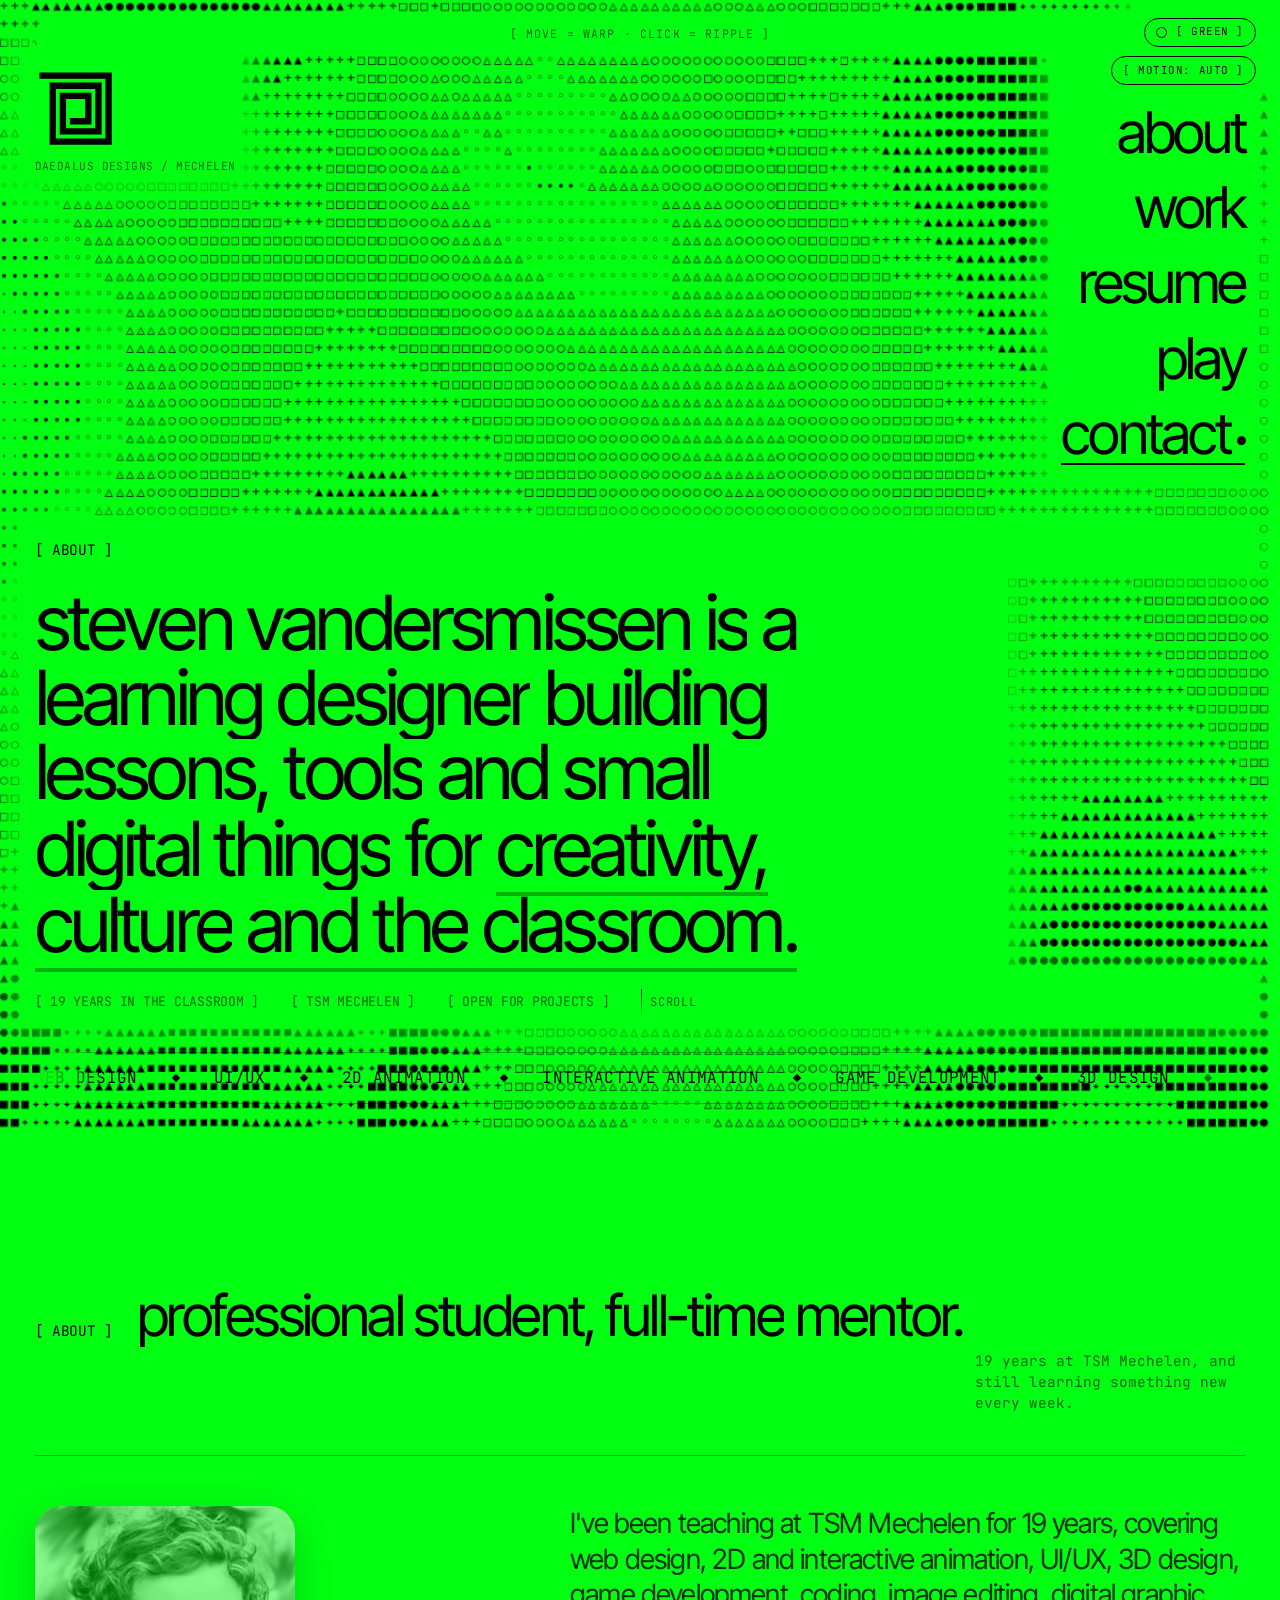
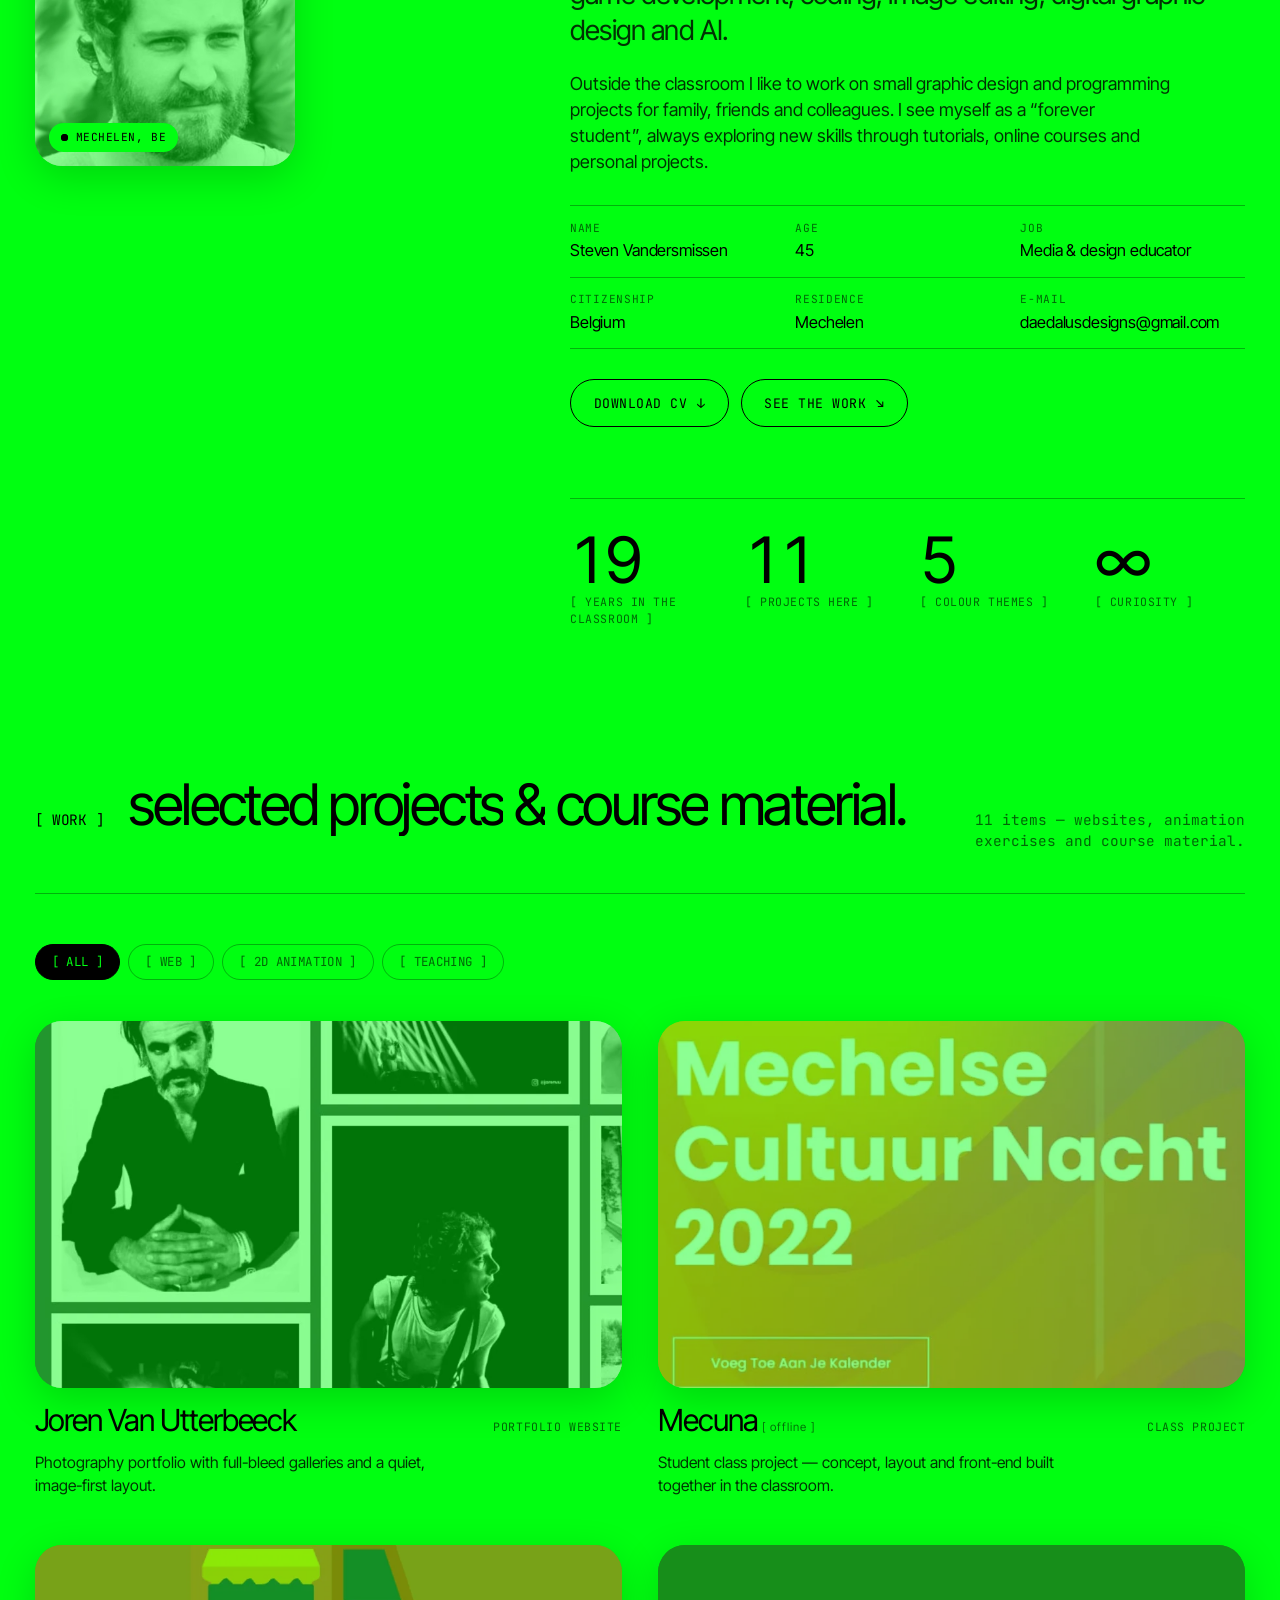
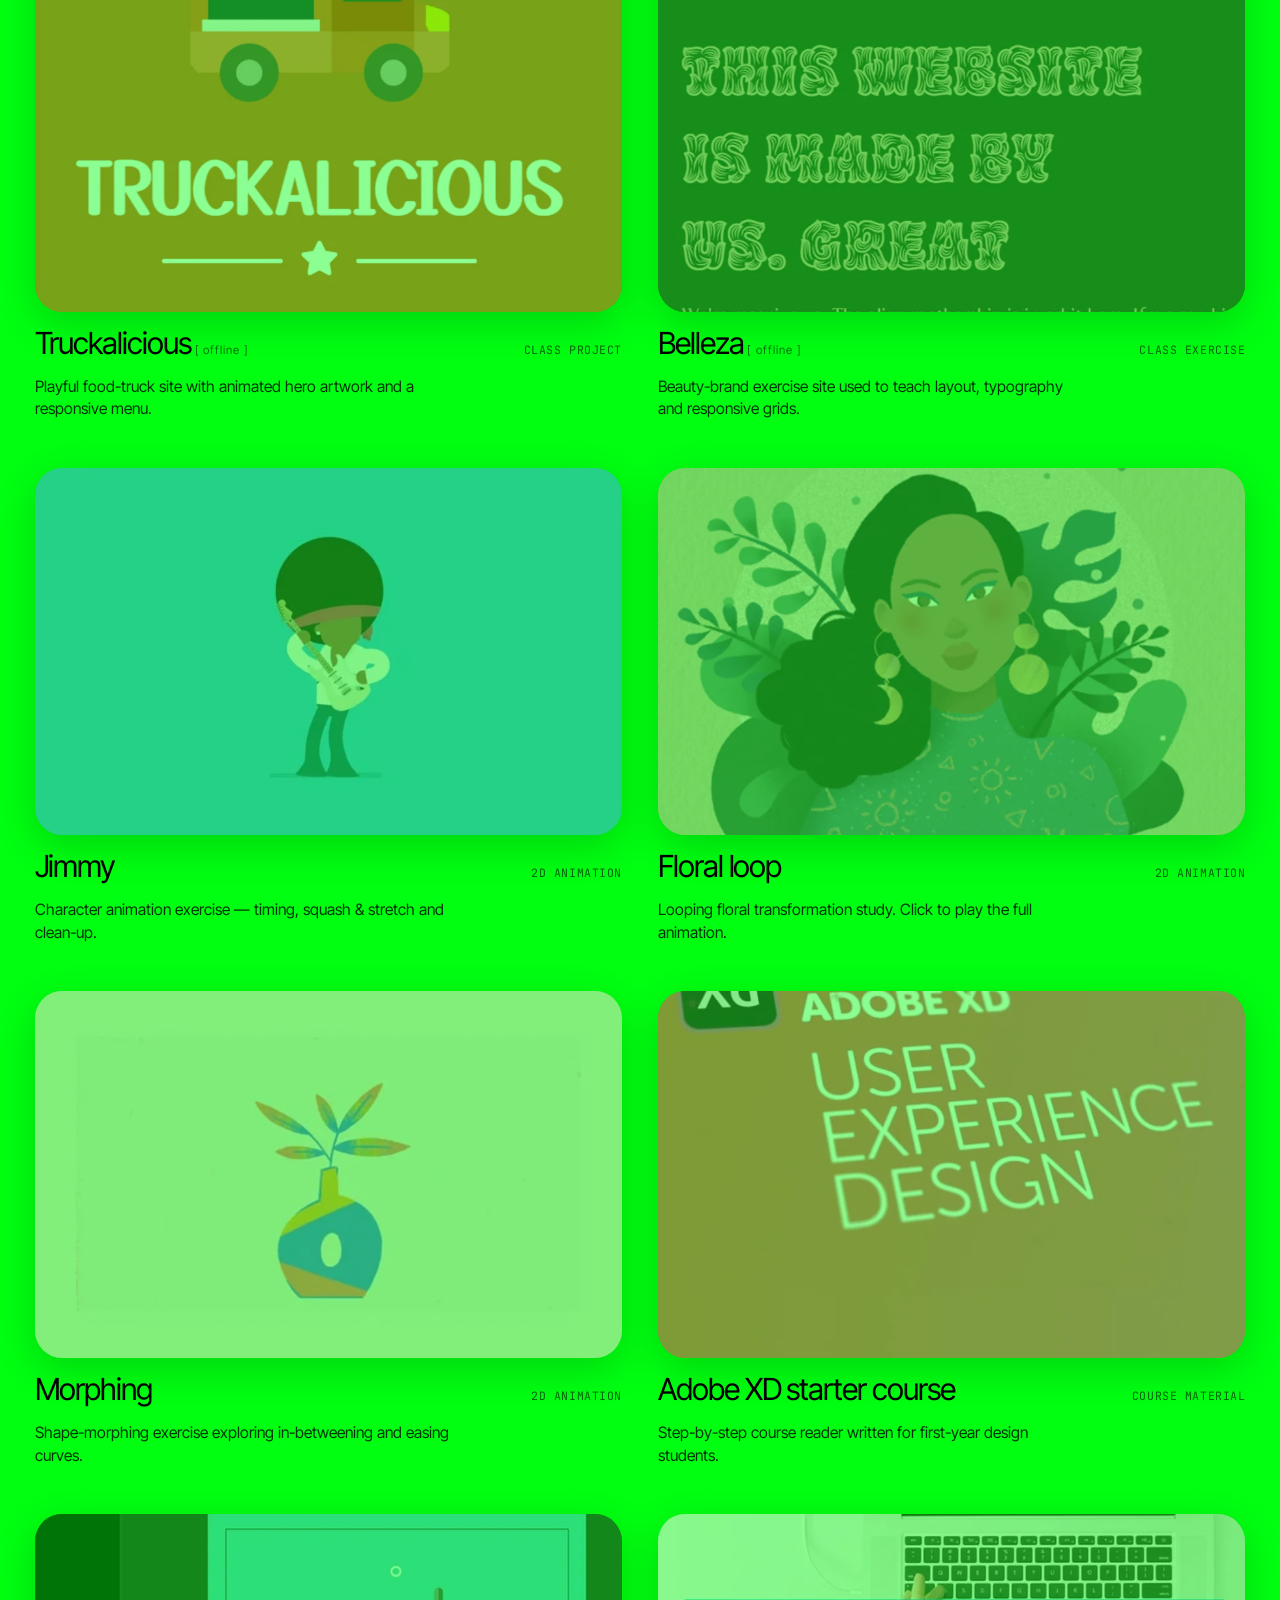
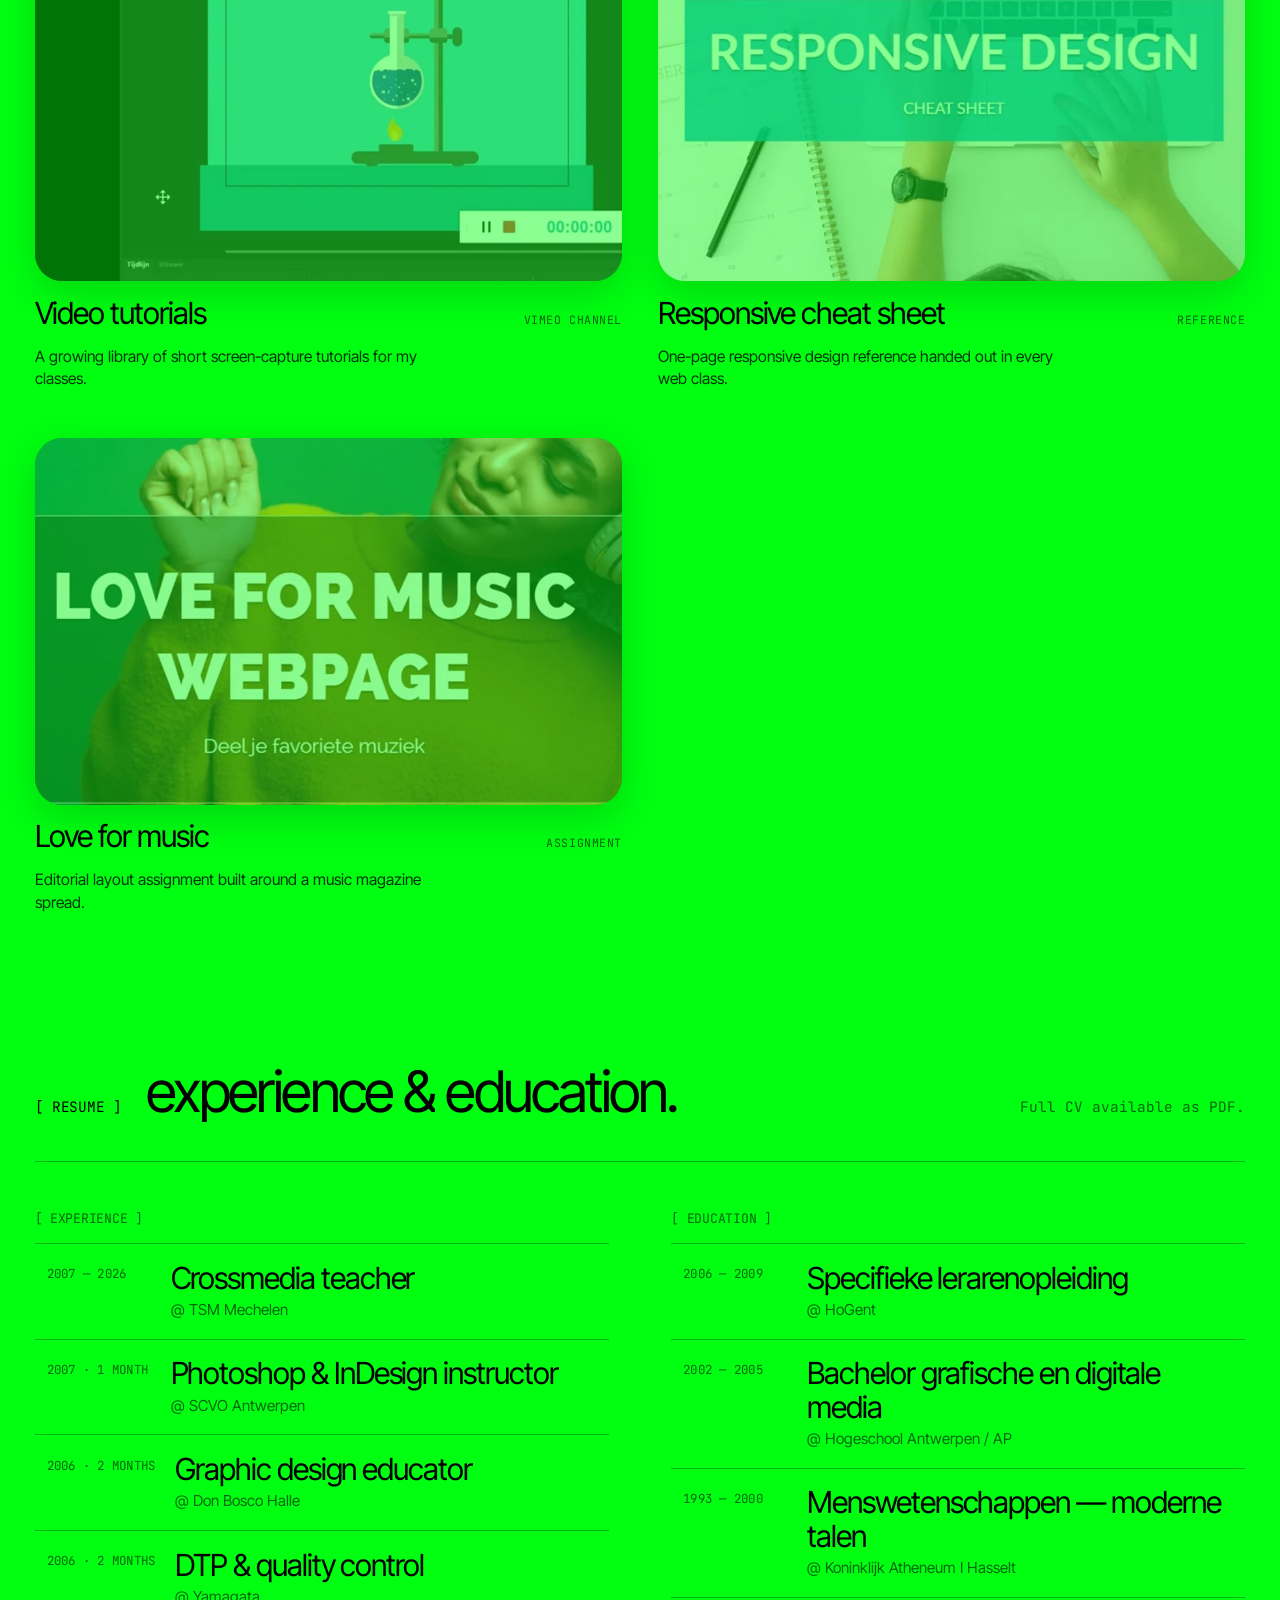
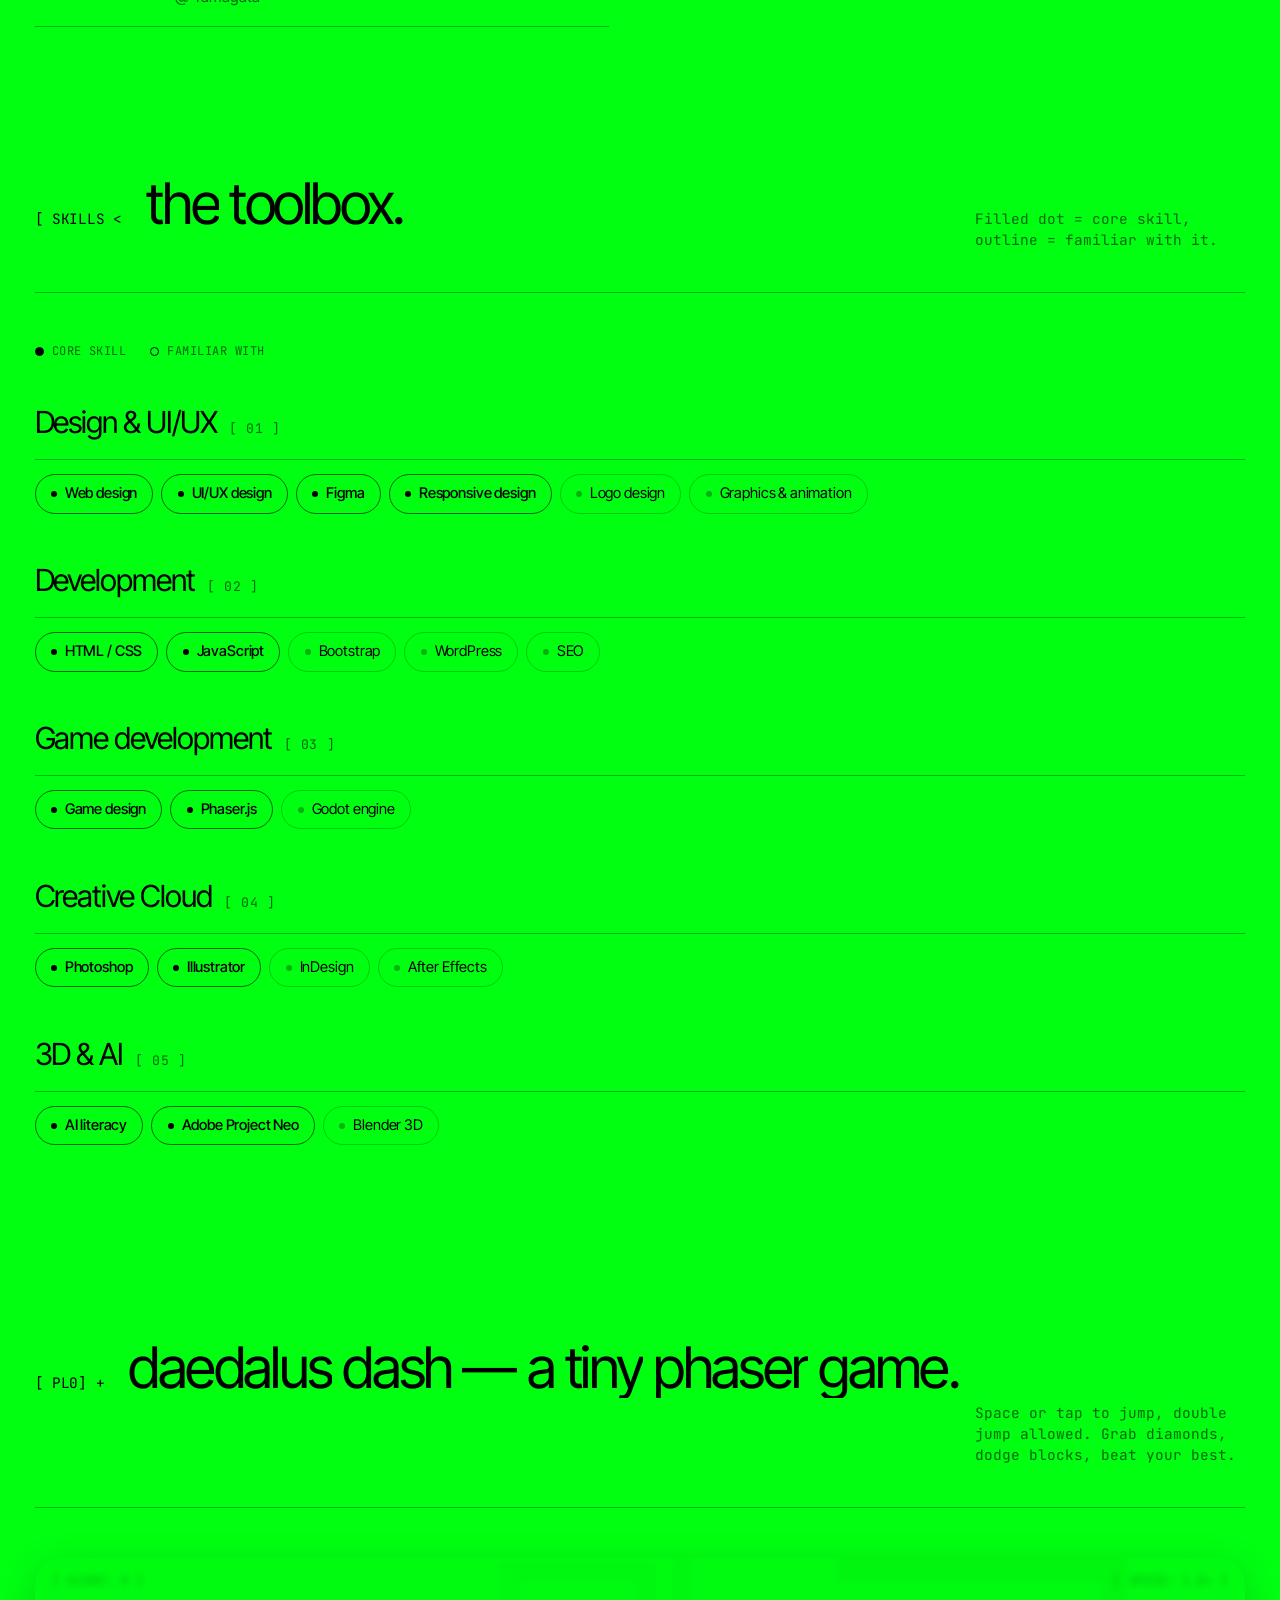
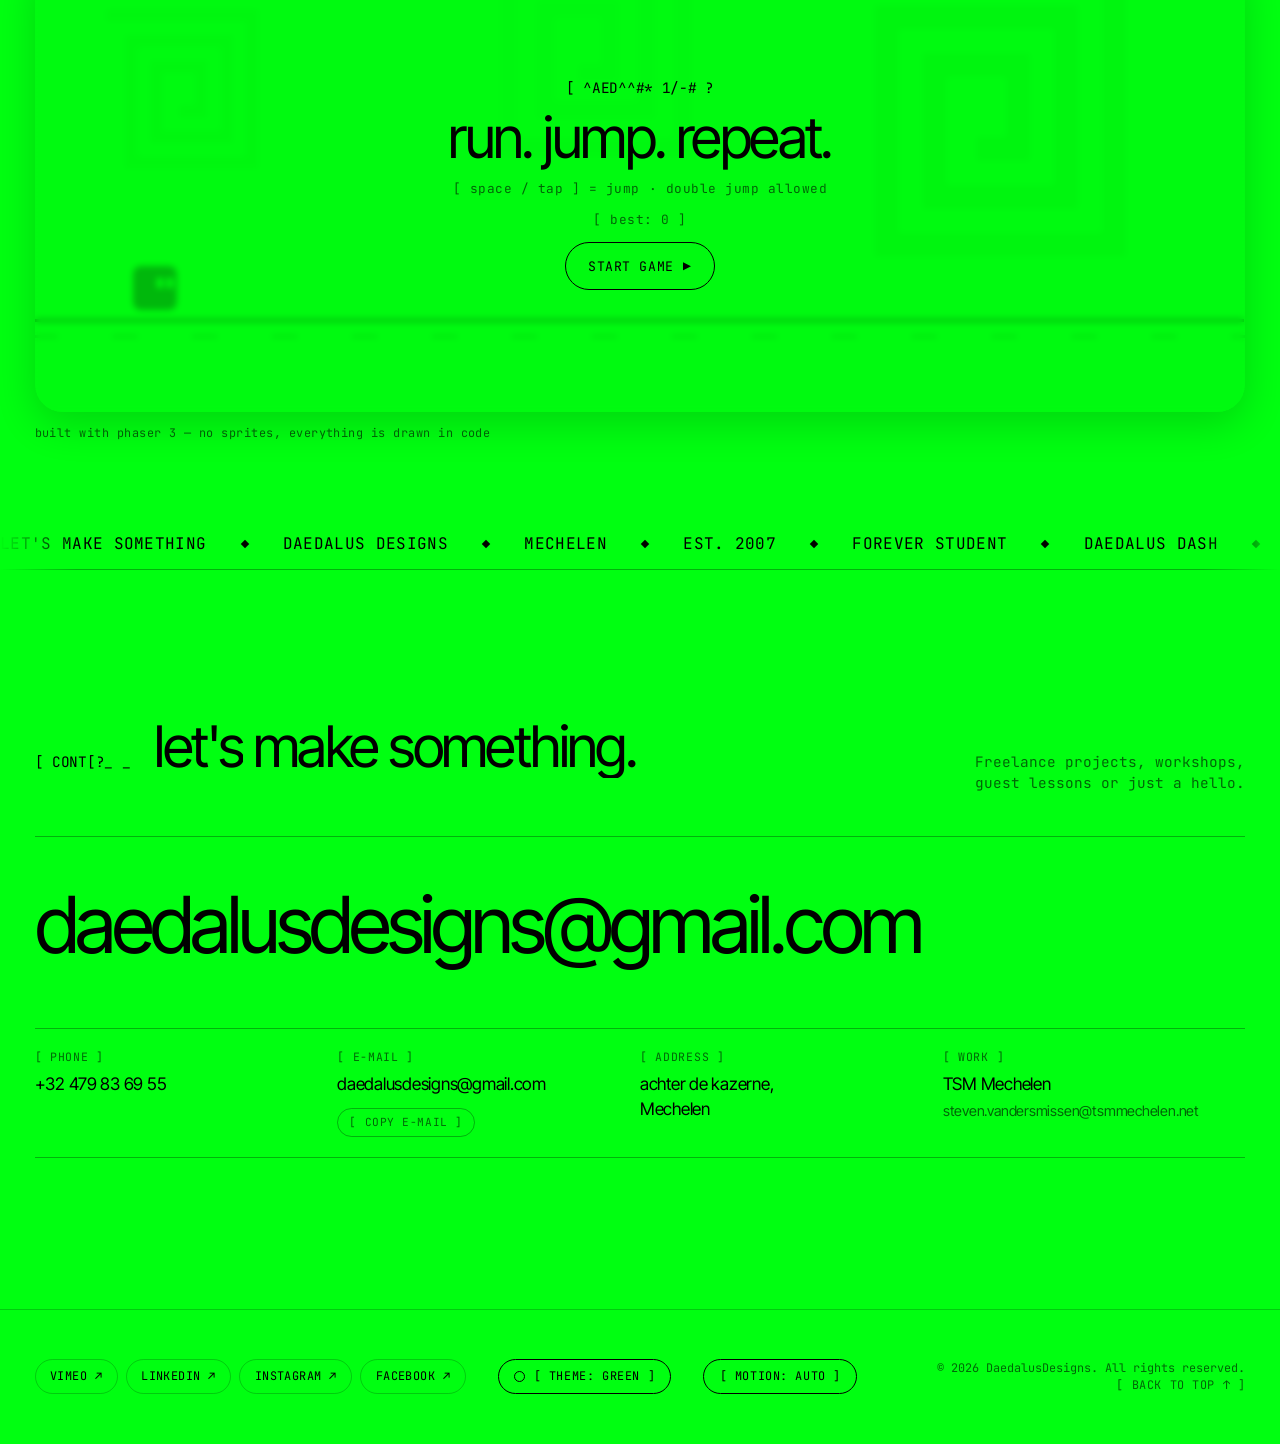
==== commit 1f898b6e: "Wave 16: visitor motion toggle (auto/on/off) overrides OS reduced-motion; hero+footer pills; smooth." ====
--- a/index.html
+++ b/index.html
@@ -24,7 +24,7 @@
     rel="stylesheet" />
 
   <!-- Styles -->
-  <link rel="stylesheet" href="css/main.css?v=10" />
+  <link rel="stylesheet" href="css/main.css?v=11" />
 
   <!-- Favicons -->
   <link rel="icon" type="image/svg+xml" href="favicon.svg" />
@@ -85,6 +85,10 @@
       aria-label="Change colour theme">
       <span class="theme-btn__swatch" aria-hidden="true"></span>
       <span>[ <span data-theme-label>green</span> ]</span>
+    </button>
+    <button class="theme-btn theme-btn--sm hero__motion" type="button" data-motion-toggle
+      aria-label="Override motion preference (auto follows your system)">
+      <span>[ motion: <span data-motion-label>auto</span> ]</span>
     </button>
     <canvas id="fx-canvas" aria-hidden="true"></canvas>
     <span class="fx-hint mono" id="fx-hint" aria-hidden="true">
@@ -573,6 +577,11 @@
       <span>[ theme: <span data-theme-label>green</span> ]</span>
     </button>
 
+    <button class="theme-btn" type="button" data-motion-toggle data-magnetic="0.2"
+      aria-label="Override motion preference (auto follows your system)">
+      <span>[ motion: <span data-motion-label>auto</span> ]</span>
+    </button>
+
     <p class="footer__copy">
       © <span data-year>2026</span> DaedalusDesigns. All rights reserved.<br />
       <a class="to-top" href="#top">[ back to top ↑ ]</a>
@@ -590,10 +599,10 @@
     </div>
   </div>
 
-  <script src="js/main.js?v=10" defer></script>
-  <script src="js/ascii.js?v=10" defer></script>
+  <script src="js/main.js?v=11" defer></script>
+  <script src="js/ascii.js?v=11" defer></script>
   <script src="js/lenis.min.js?v=10" defer></script>
-  <script src="js/smooth.js?v=10" defer></script>
+  <script src="js/smooth.js?v=11" defer></script>
   <script src="js/phaser.min.js?v=10" defer></script>
   <script src="js/game.js?v=10" defer></script>
 </body>
--- a/css/main.css
+++ b/css/main.css
@@ -1469,7 +1469,7 @@
   pointer-events: none;
 }
 
-.hero > *:not(#fx-canvas):not(.hero__theme) { position: relative; z-index: 1; }
+.hero > *:not(#fx-canvas):not(.hero__theme):not(.hero__motion) { position: relative; z-index: 1; }
 
 /* theme toggle pinned in the empty top-right corner of the hero,
    exactly where the topbar button appears once you scroll */
@@ -1479,6 +1479,14 @@
   right: 1.5rem;
   z-index: 3;
   background: var(--bg);   /* solid pill so the glyph field stays outside */
+}
+
+.hero__motion {
+  position: absolute;
+  top: 3.5rem;
+  right: 1.5rem;
+  z-index: 3;
+  background: var(--bg);
 }
 
 .fx-hint {
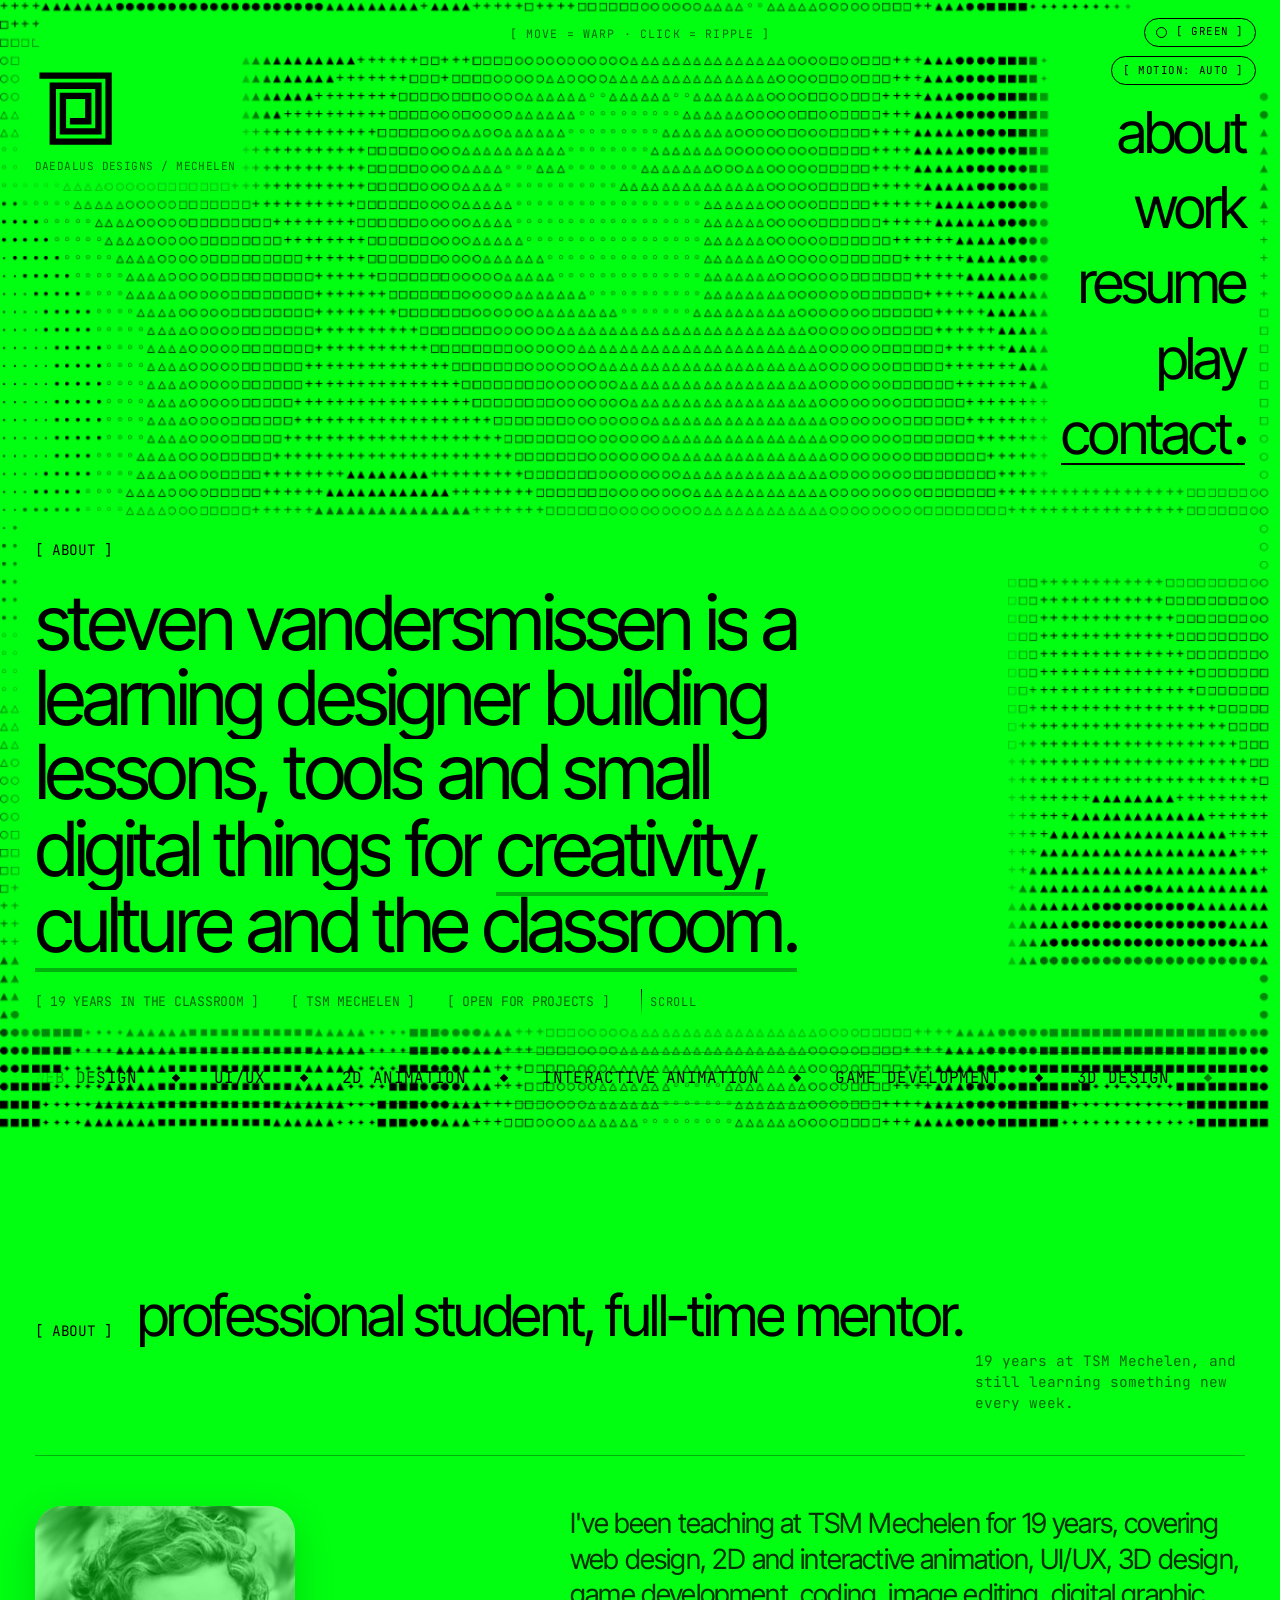
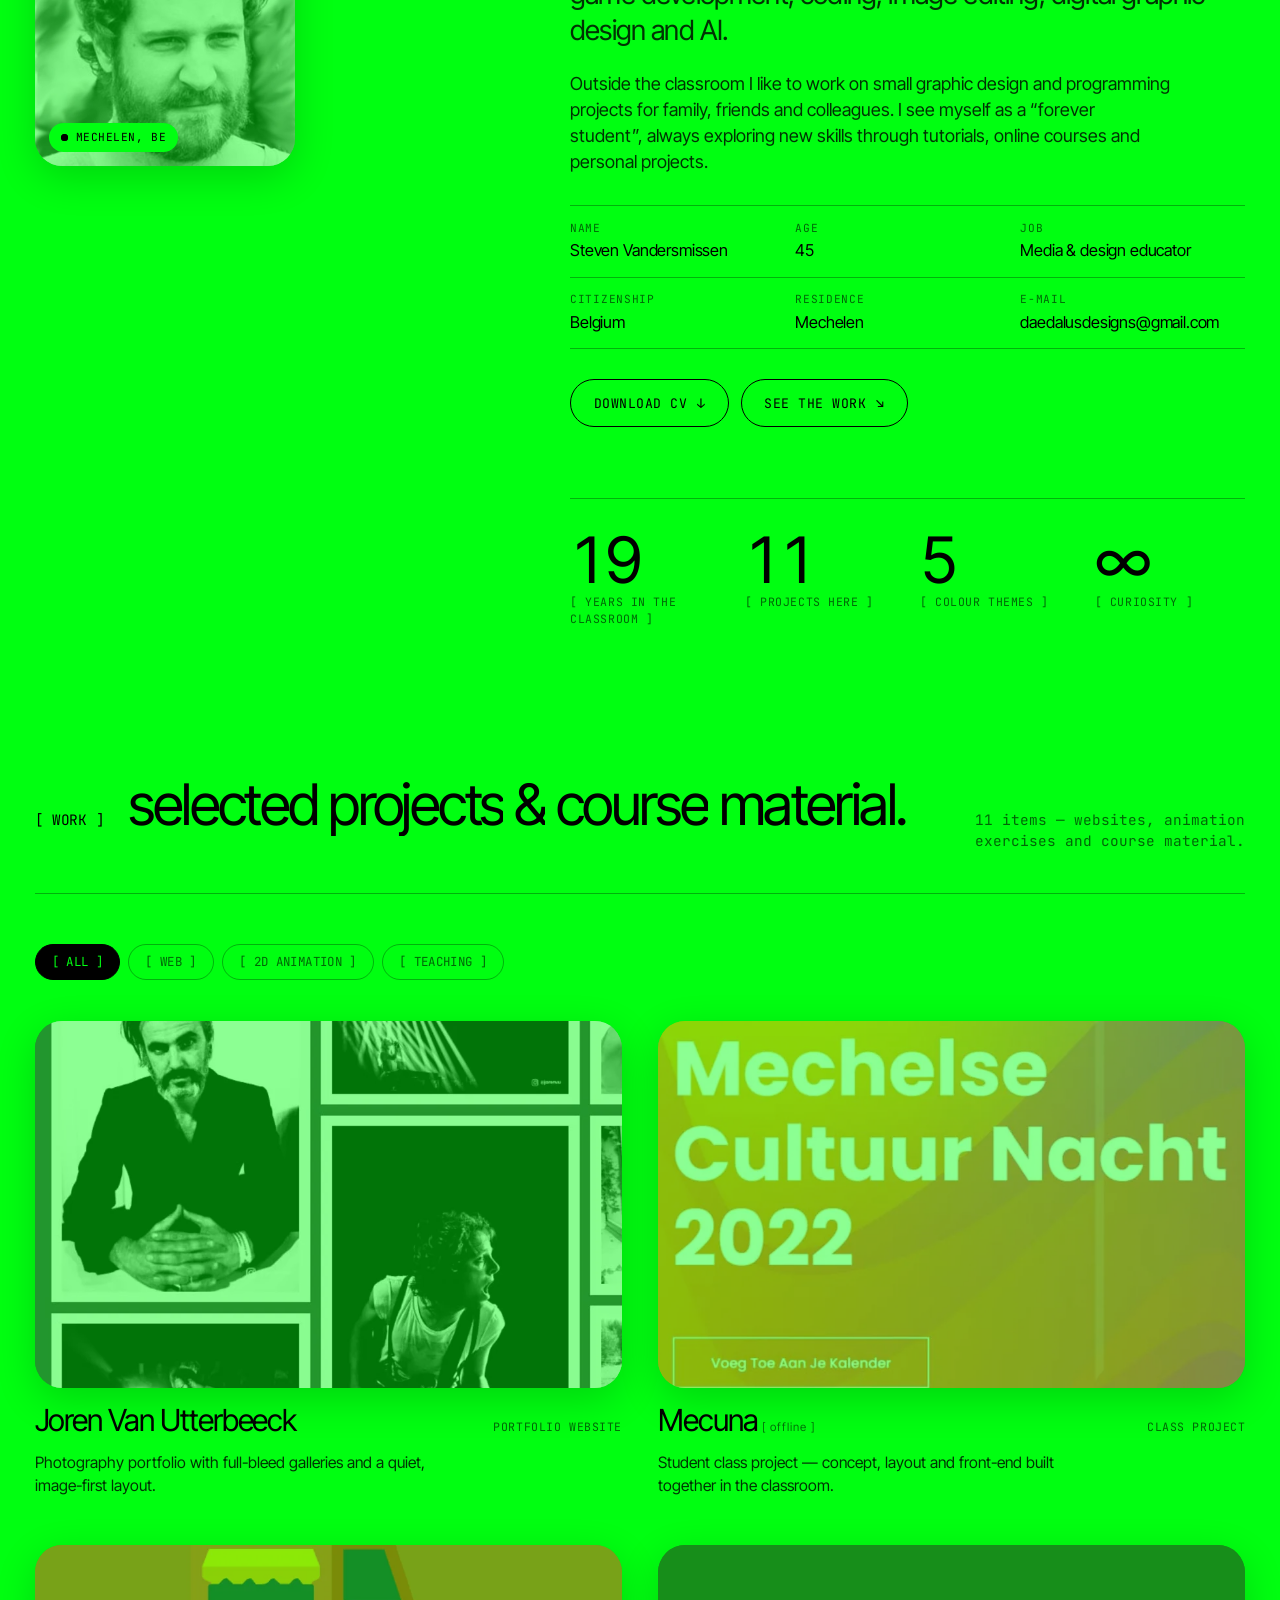
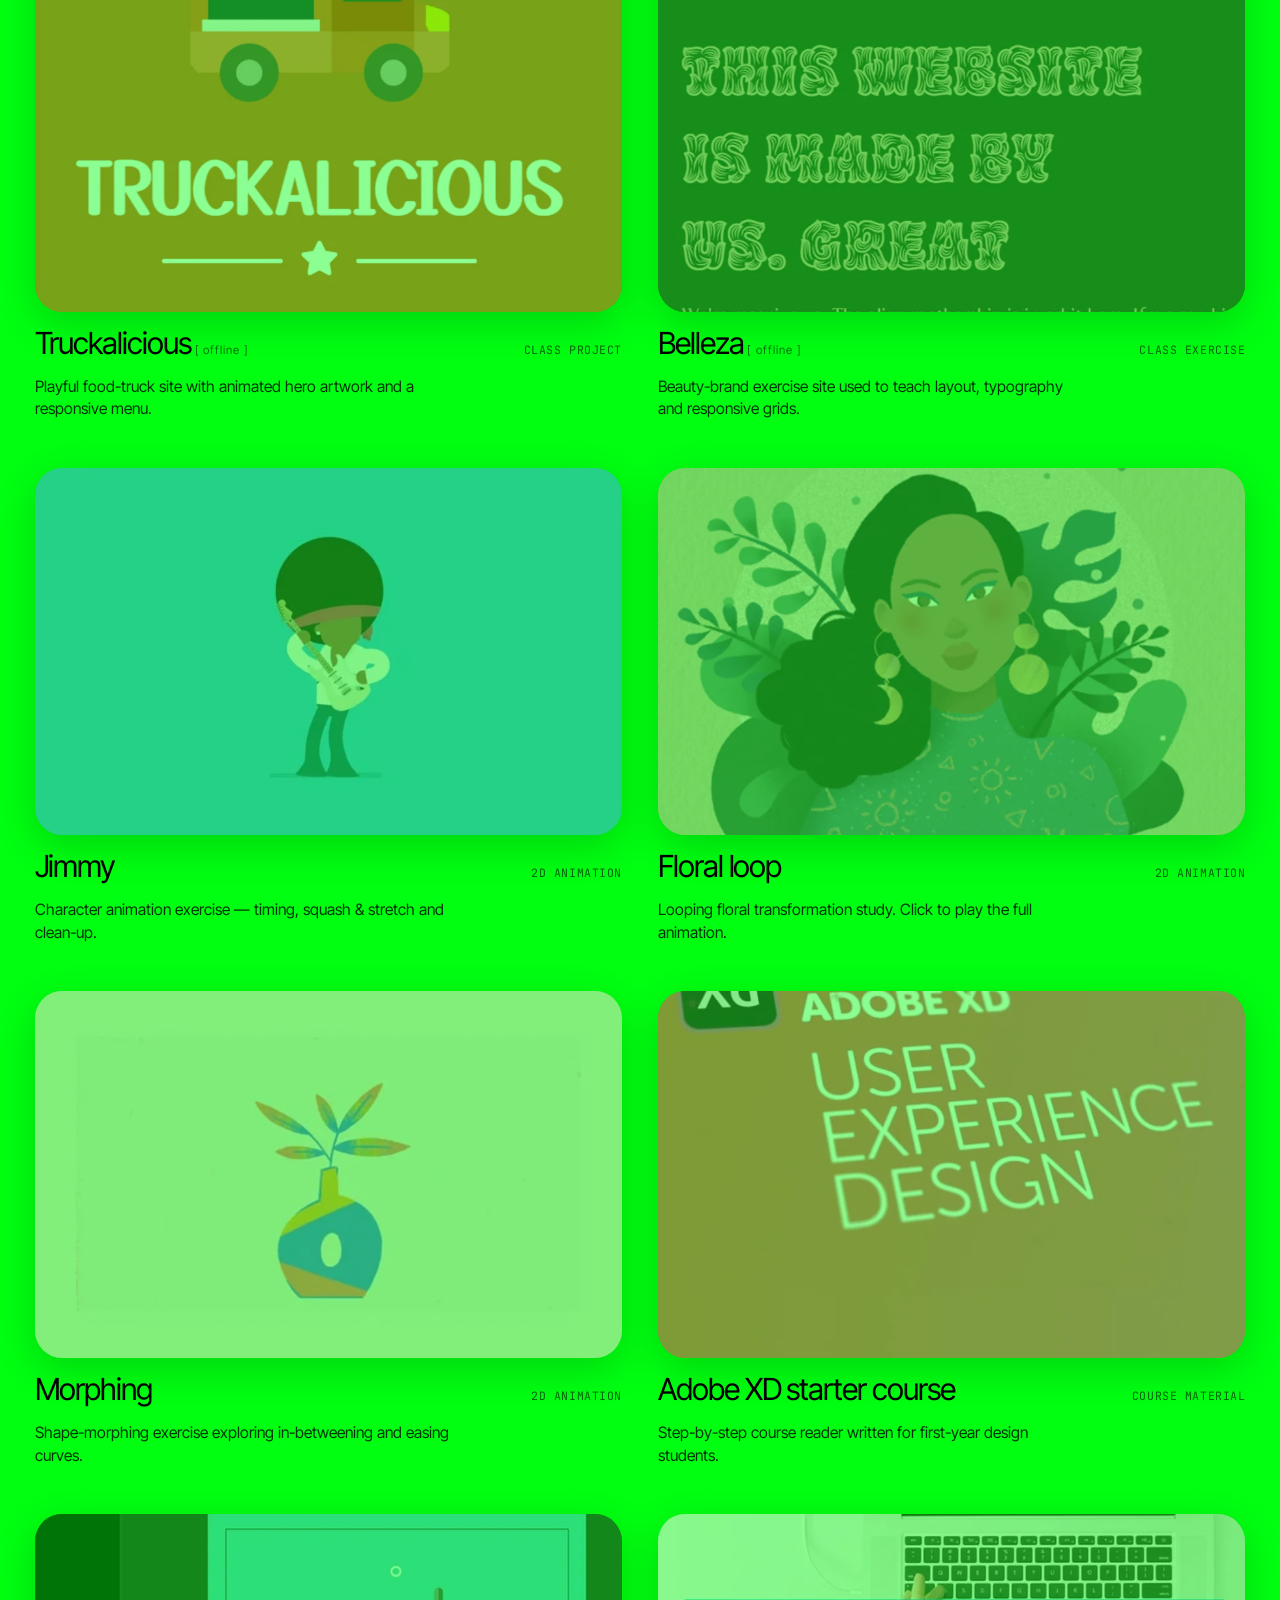
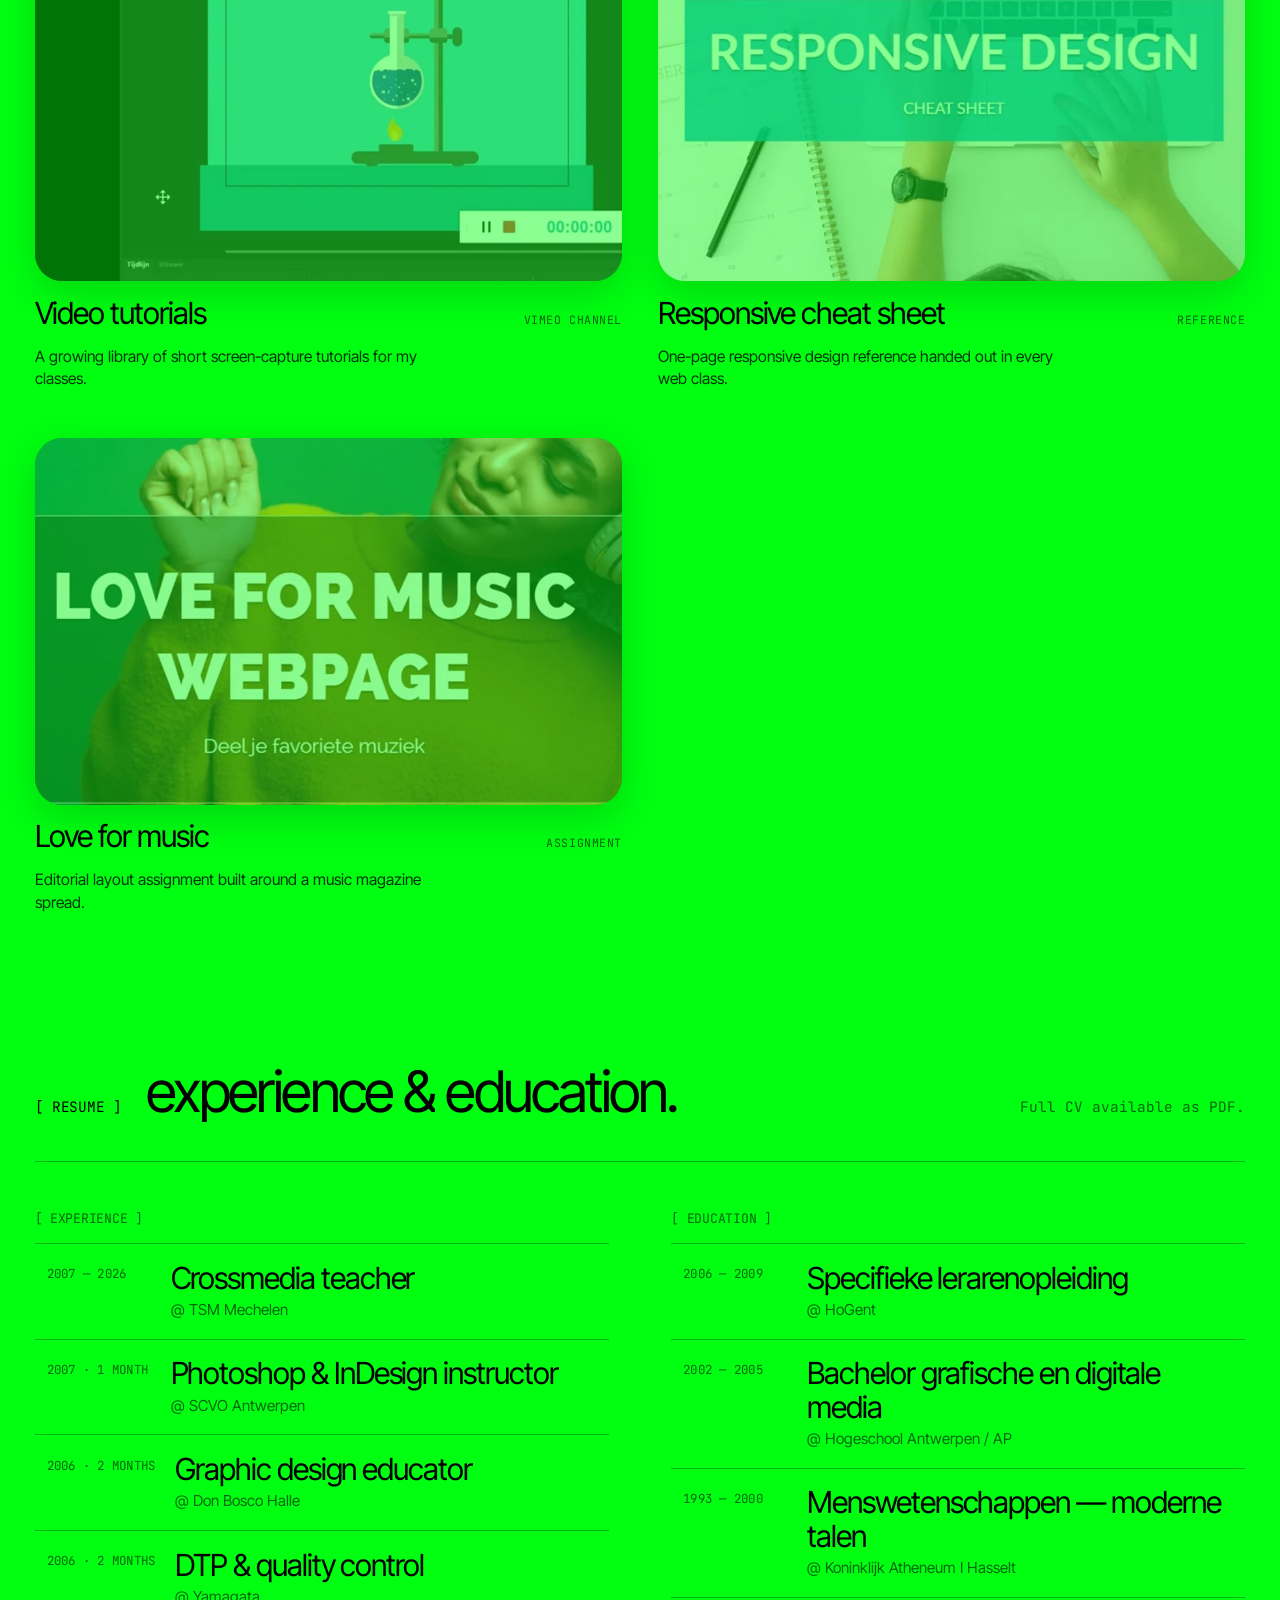
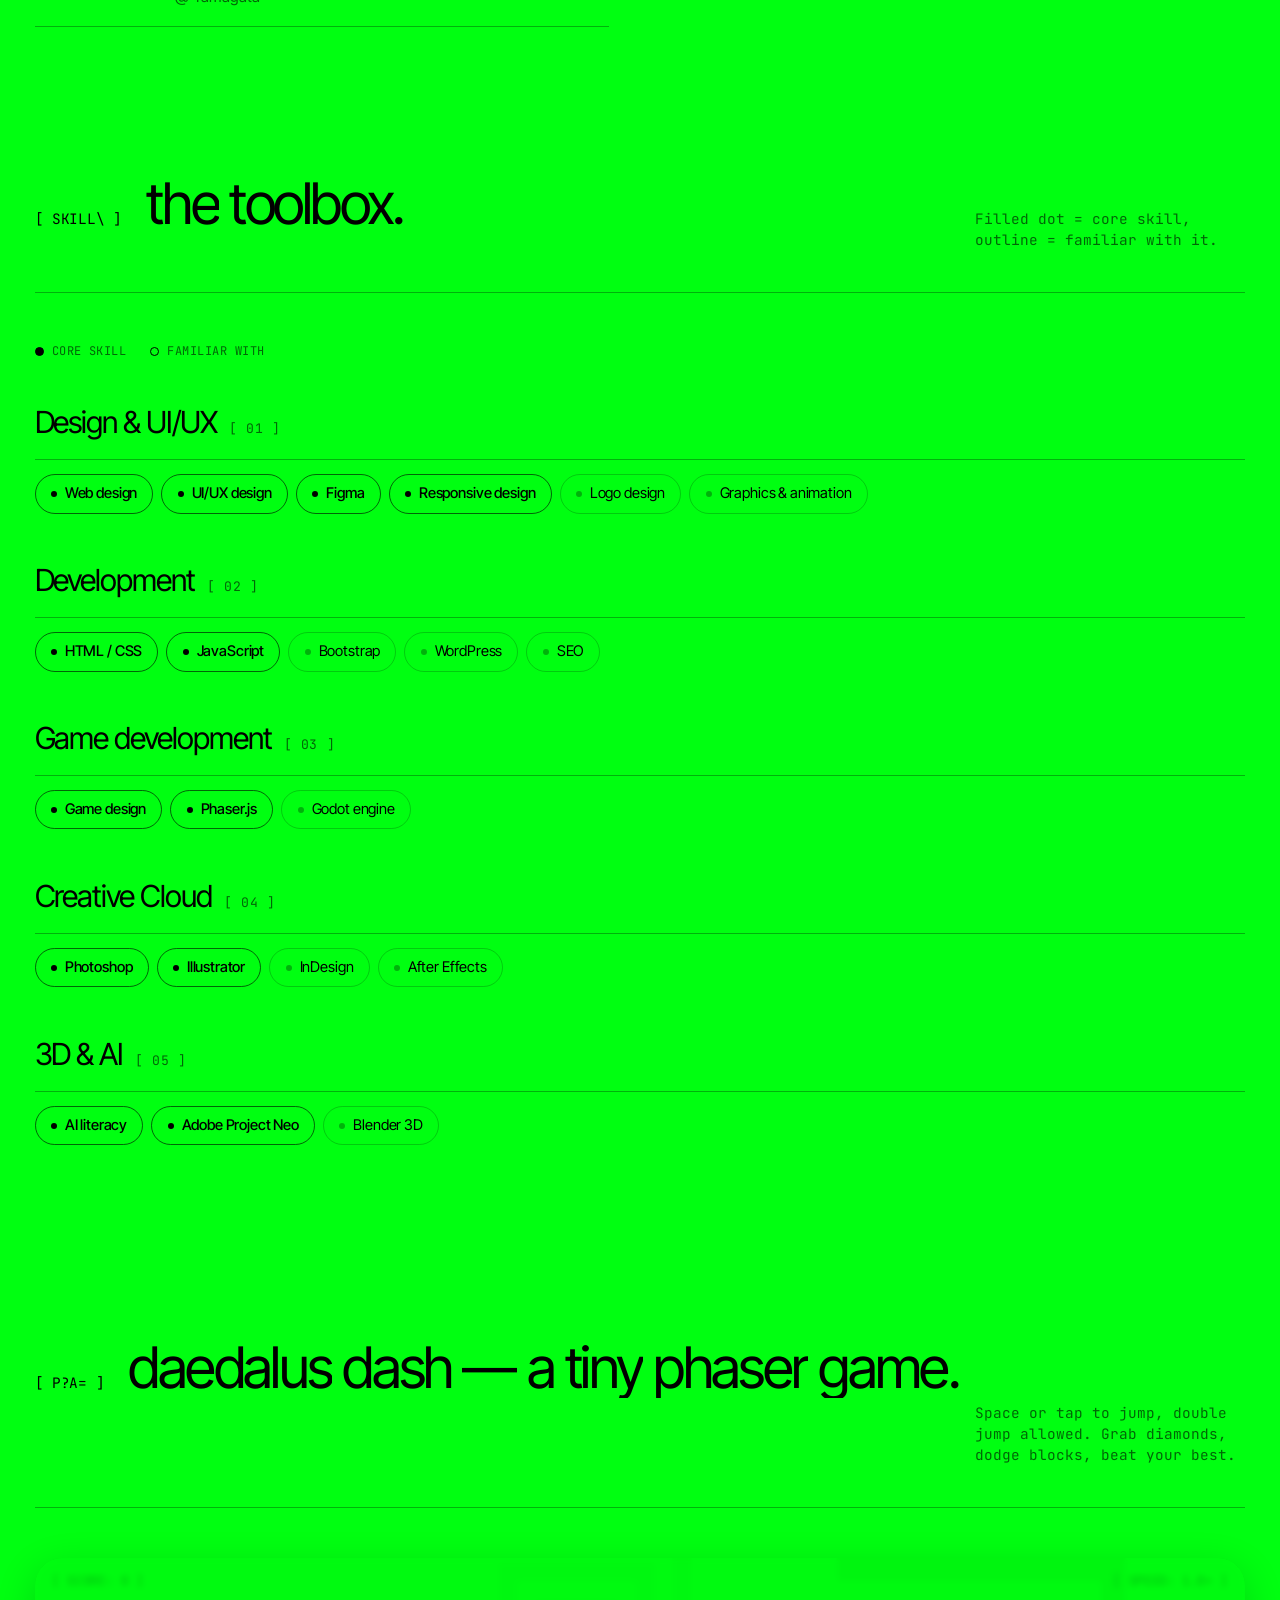
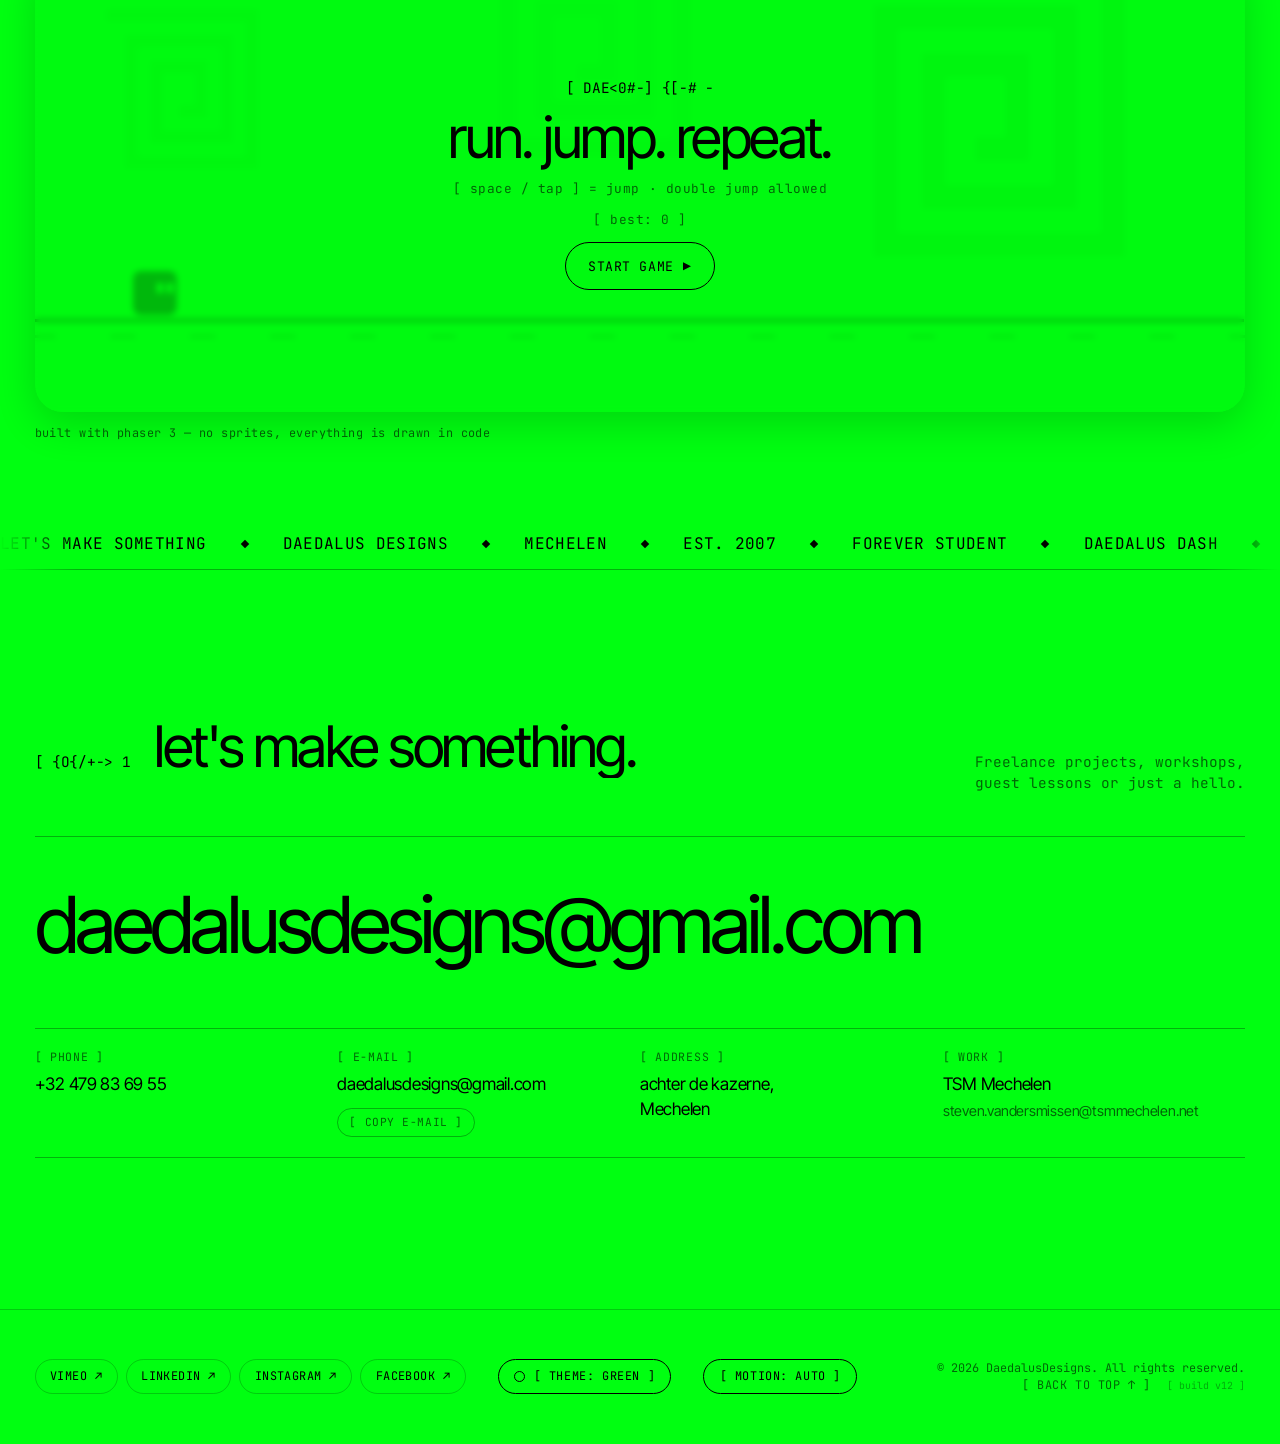
==== commit b182d0b6: "Wave 17: reduced-motion banner (one-click Turn motion on), footer build tag, ?v=12" ====
--- a/index.html
+++ b/index.html
@@ -24,7 +24,7 @@
     rel="stylesheet" />
 
   <!-- Styles -->
-  <link rel="stylesheet" href="css/main.css?v=11" />
+  <link rel="stylesheet" href="css/main.css?v=12" />
 
   <!-- Favicons -->
   <link rel="icon" type="image/svg+xml" href="favicon.svg" />
@@ -585,8 +585,18 @@
     <p class="footer__copy">
       © <span data-year>2026</span> DaedalusDesigns. All rights reserved.<br />
       <a class="to-top" href="#top">[ back to top ↑ ]</a>
+      <span class="footer__v">[ build v12 ]</span>
     </p>
   </footer>
+
+  <div class="motion-banner" id="motion-banner" hidden role="region" aria-label="Motion preference">
+    <p class="motion-banner__text">Your device asks for <strong>reduced motion</strong>, so you are seeing the calm version of this site.</p>
+    <div class="motion-banner__actions">
+      <button class="theme-btn theme-btn--sm" type="button" data-motion-accept>Turn motion on</button>
+      <button class="motion-btn-quiet" type="button" data-motion-dismiss>keep it calm</button>
+    </div>
+    <span class="motion-banner__v" aria-hidden="true">build v12</span>
+  </div>
 
   <!-- ========================================================= LIGHTBOX -->
   <div class="lightbox" aria-hidden="true" role="dialog" aria-modal="true" aria-label="Animation preview">
@@ -599,8 +609,8 @@
     </div>
   </div>
 
-  <script src="js/main.js?v=11" defer></script>
-  <script src="js/ascii.js?v=11" defer></script>
+  <script src="js/main.js?v=12" defer></script>
+  <script src="js/ascii.js?v=12" defer></script>
   <script src="js/lenis.min.js?v=10" defer></script>
   <script src="js/smooth.js?v=11" defer></script>
   <script src="js/phaser.min.js?v=10" defer></script>
--- a/css/main.css
+++ b/css/main.css
@@ -1535,3 +1535,59 @@
   text-align: center;
 }
 
+
+/* ==========================================================================
+   MOTION BANNER — one-click override when the OS requests reduced motion
+   ========================================================================== */
+.motion-banner {
+  position: fixed;
+  left: 50%;
+  transform: translateX(-50%);
+  bottom: 1.25rem;
+  z-index: 95;
+  display: flex;
+  flex-wrap: wrap;
+  gap: .6rem 1.1rem;
+  align-items: center;
+  justify-content: center;
+  max-width: min(92vw, 660px);
+  padding: .85rem 1.2rem;
+  background: var(--bg);
+  color: var(--fg);
+  border: 2px solid var(--fg);
+  border-radius: 14px;
+  box-shadow: 6px 6px 0 var(--fg);
+}
+.motion-banner[hidden] { display: none; }
+.motion-banner__text {
+  margin: 0;
+  font-family: var(--mono);
+  font-size: .8rem;
+  line-height: 1.45;
+}
+.motion-banner__actions { display: flex; align-items: center; gap: .7rem; }
+.motion-btn-quiet {
+  background: none;
+  border: 0;
+  padding: .4rem .2rem;
+  color: var(--fg);
+  font-family: var(--mono);
+  font-size: .72rem;
+  text-decoration: underline;
+  cursor: pointer;
+}
+.motion-banner__v {
+  position: absolute;
+  right: .7rem;
+  bottom: .3rem;
+  font-family: var(--mono);
+  font-size: .58rem;
+  opacity: .5;
+}
+.footer__v {
+  display: inline-block;
+  margin-left: .6rem;
+  font-family: var(--mono);
+  font-size: .62rem;
+  opacity: .55;
+}
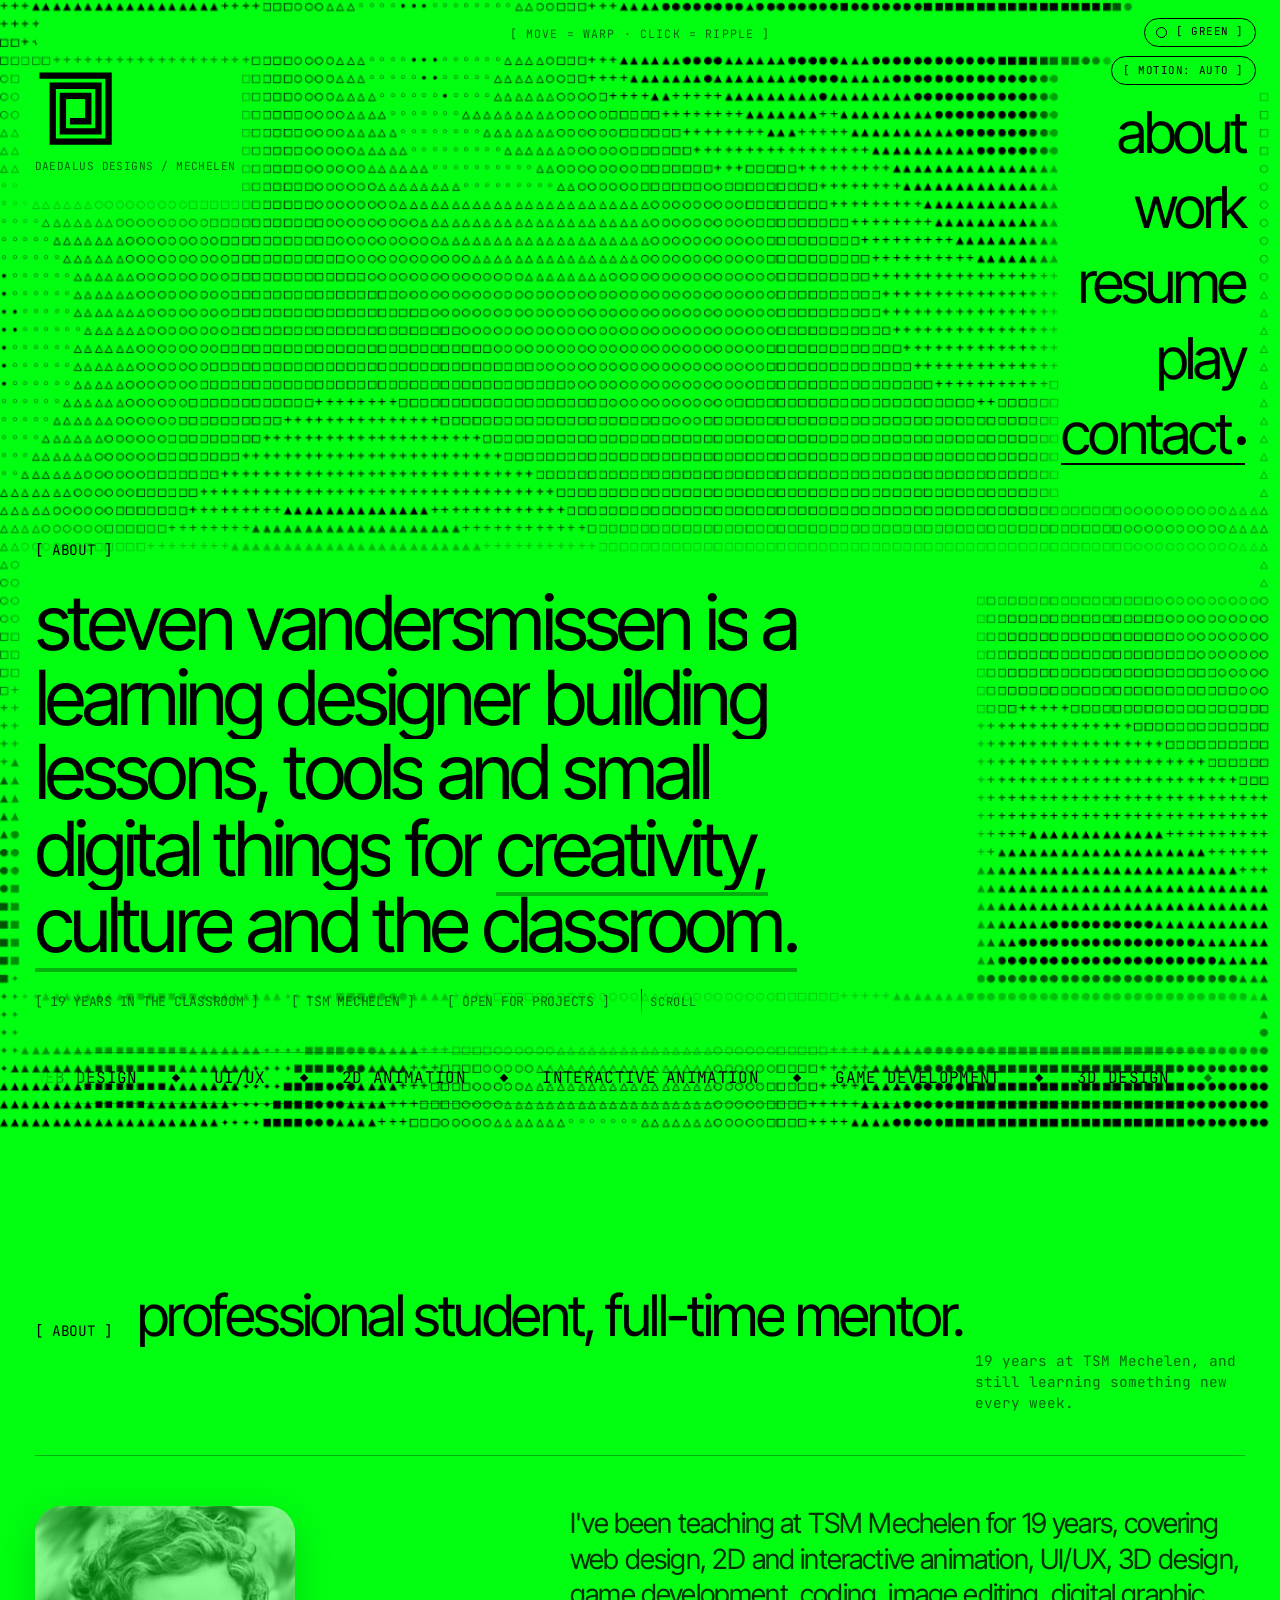
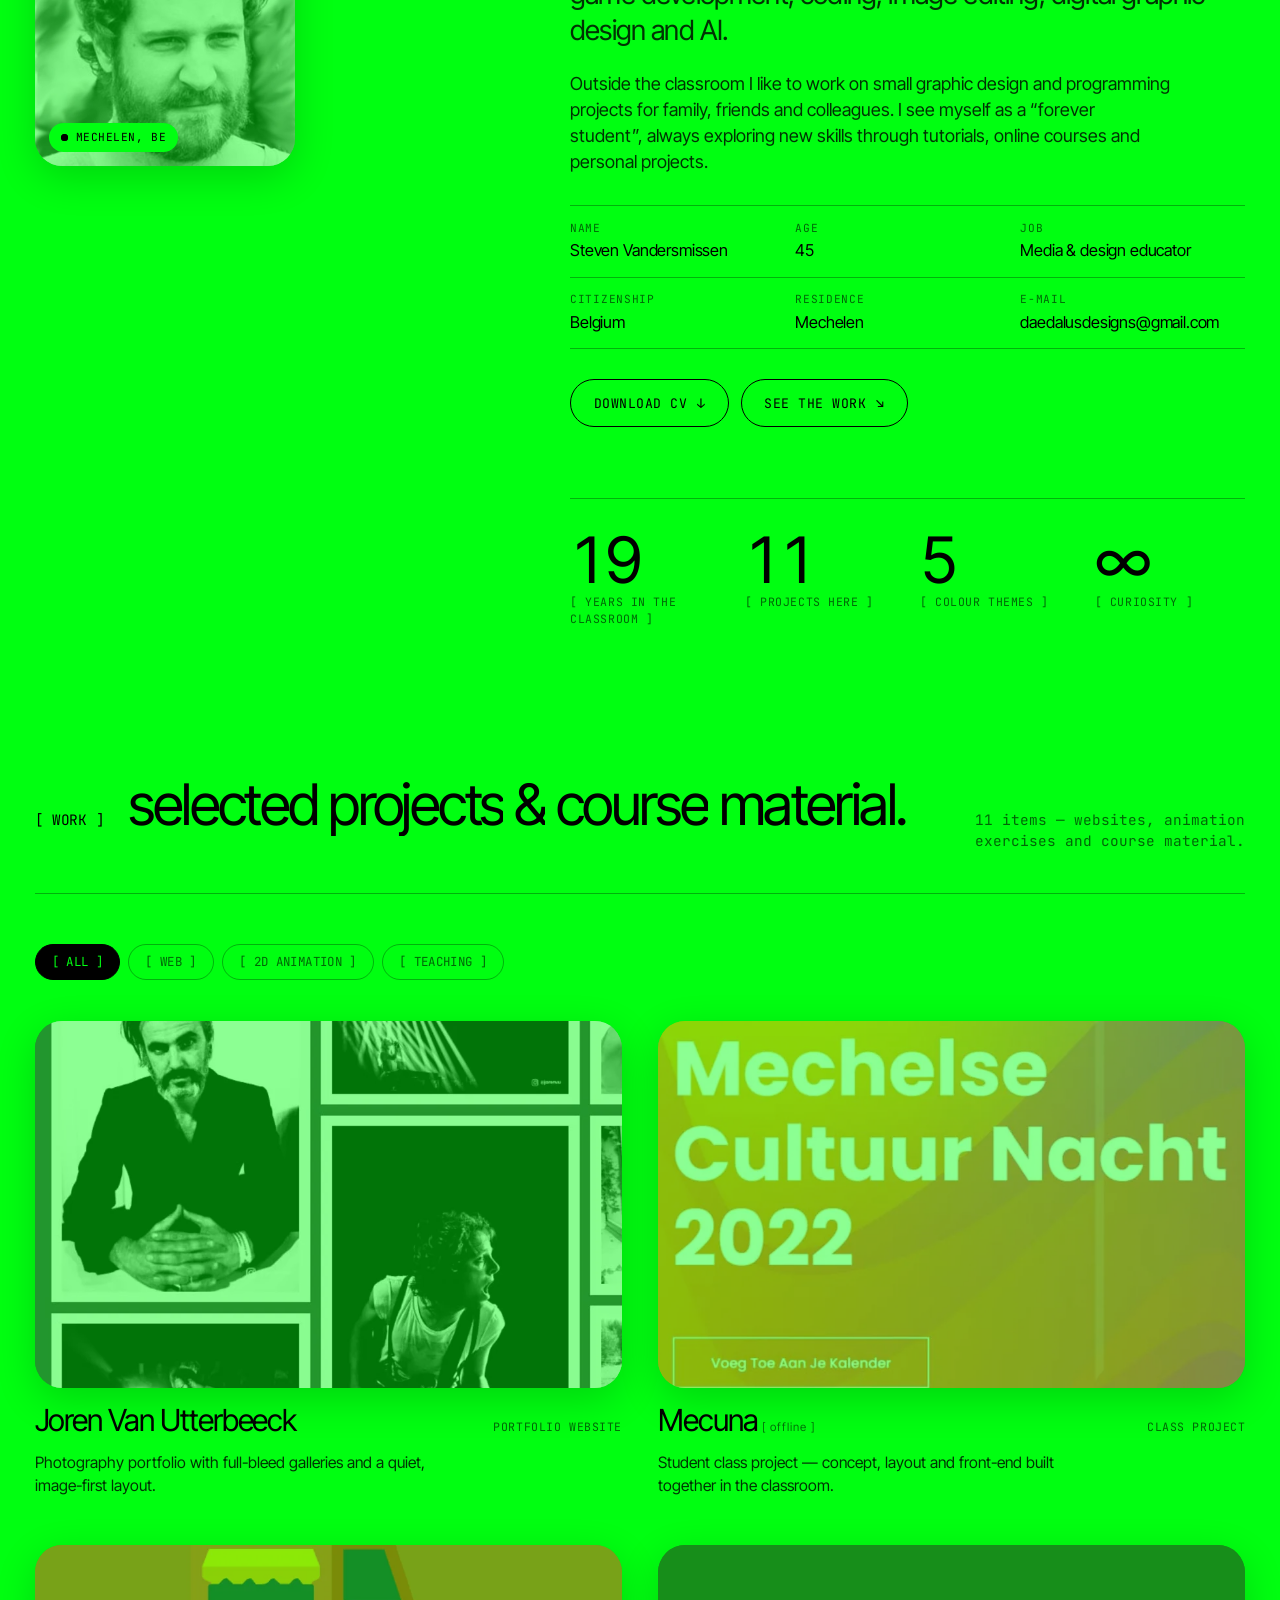
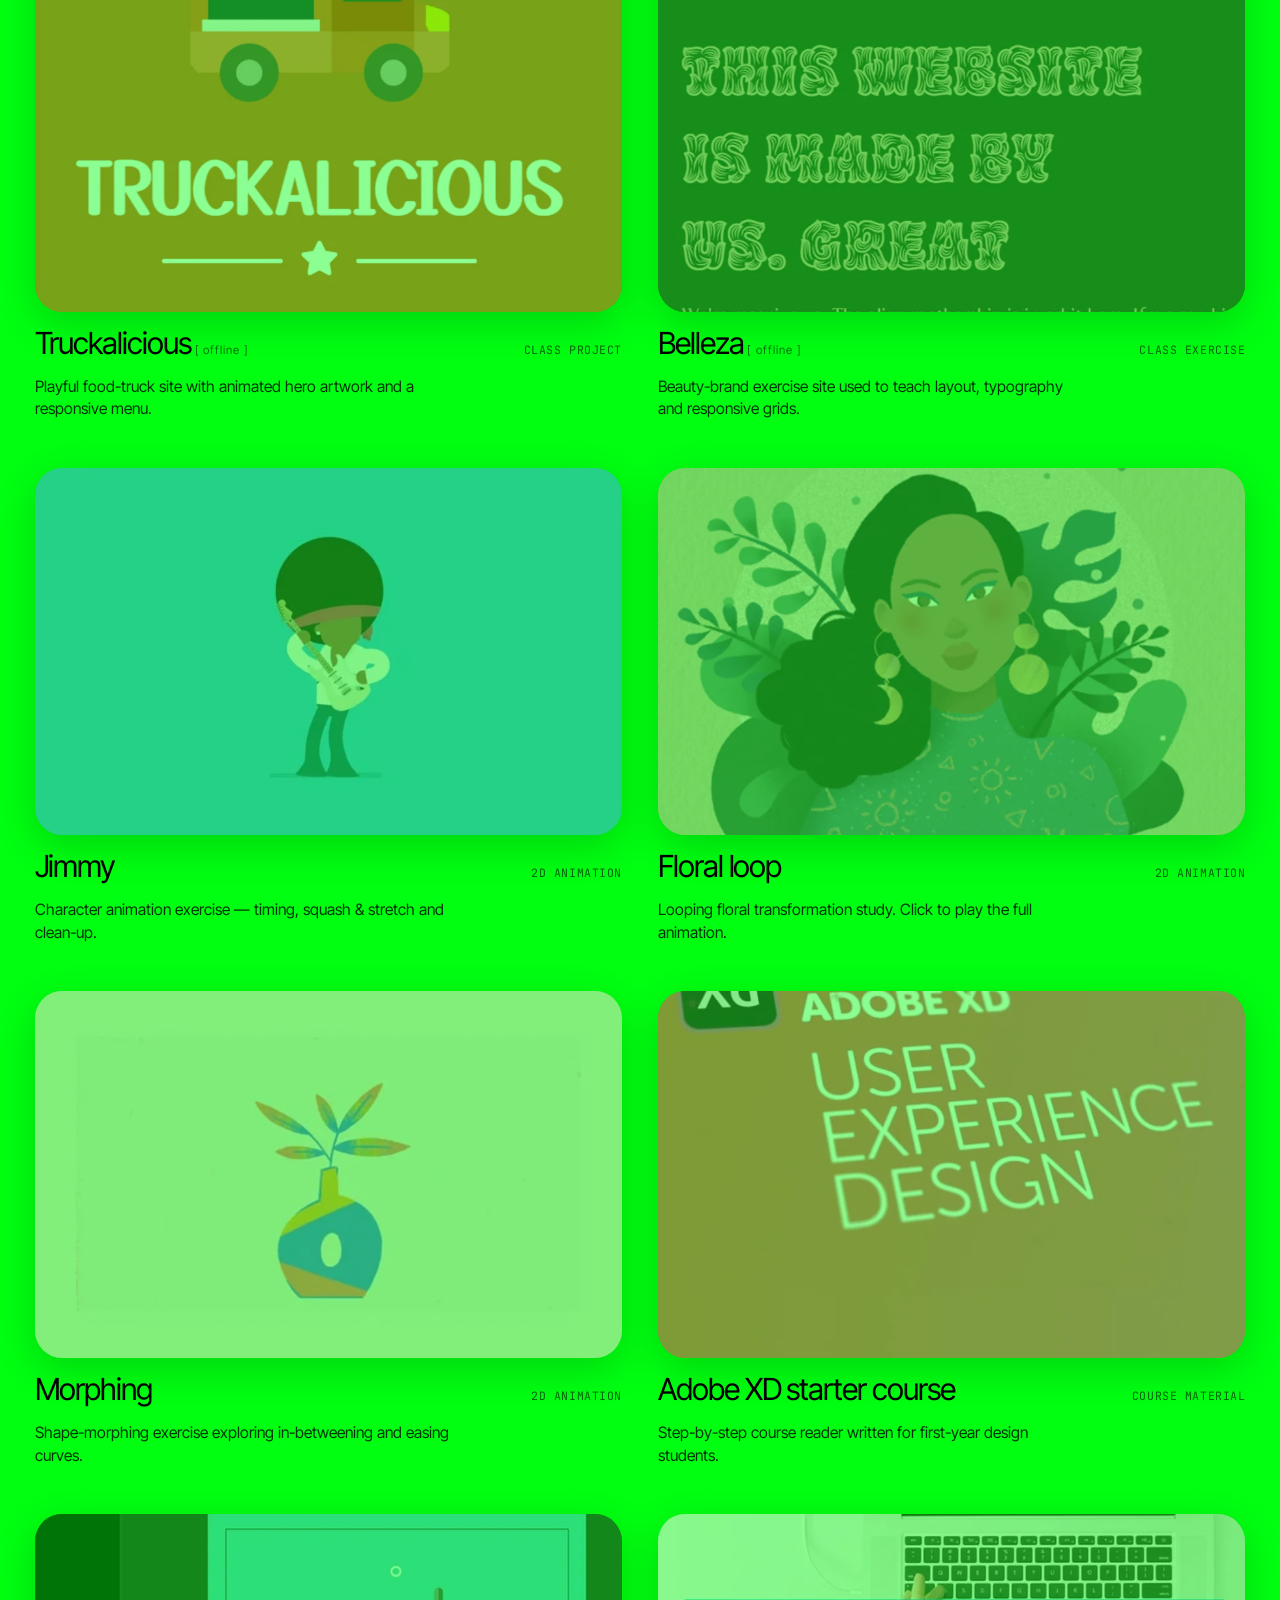
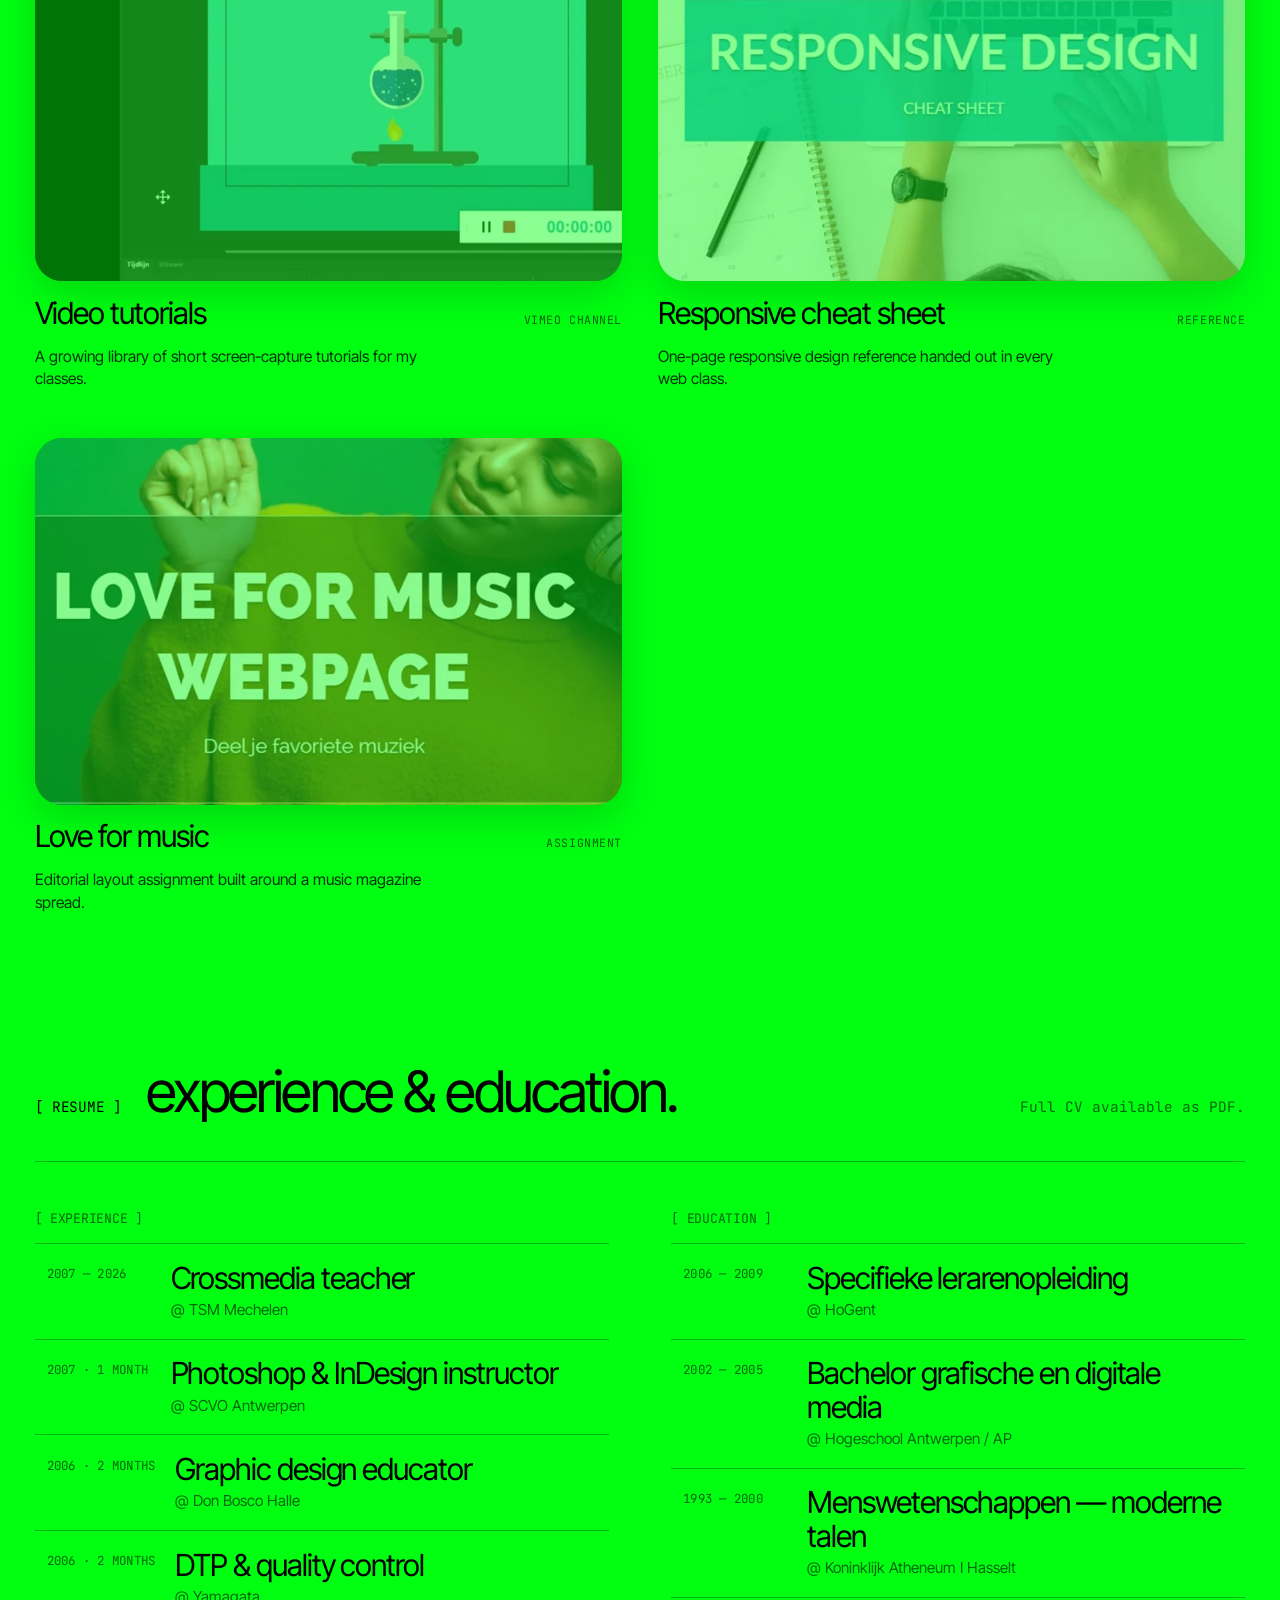
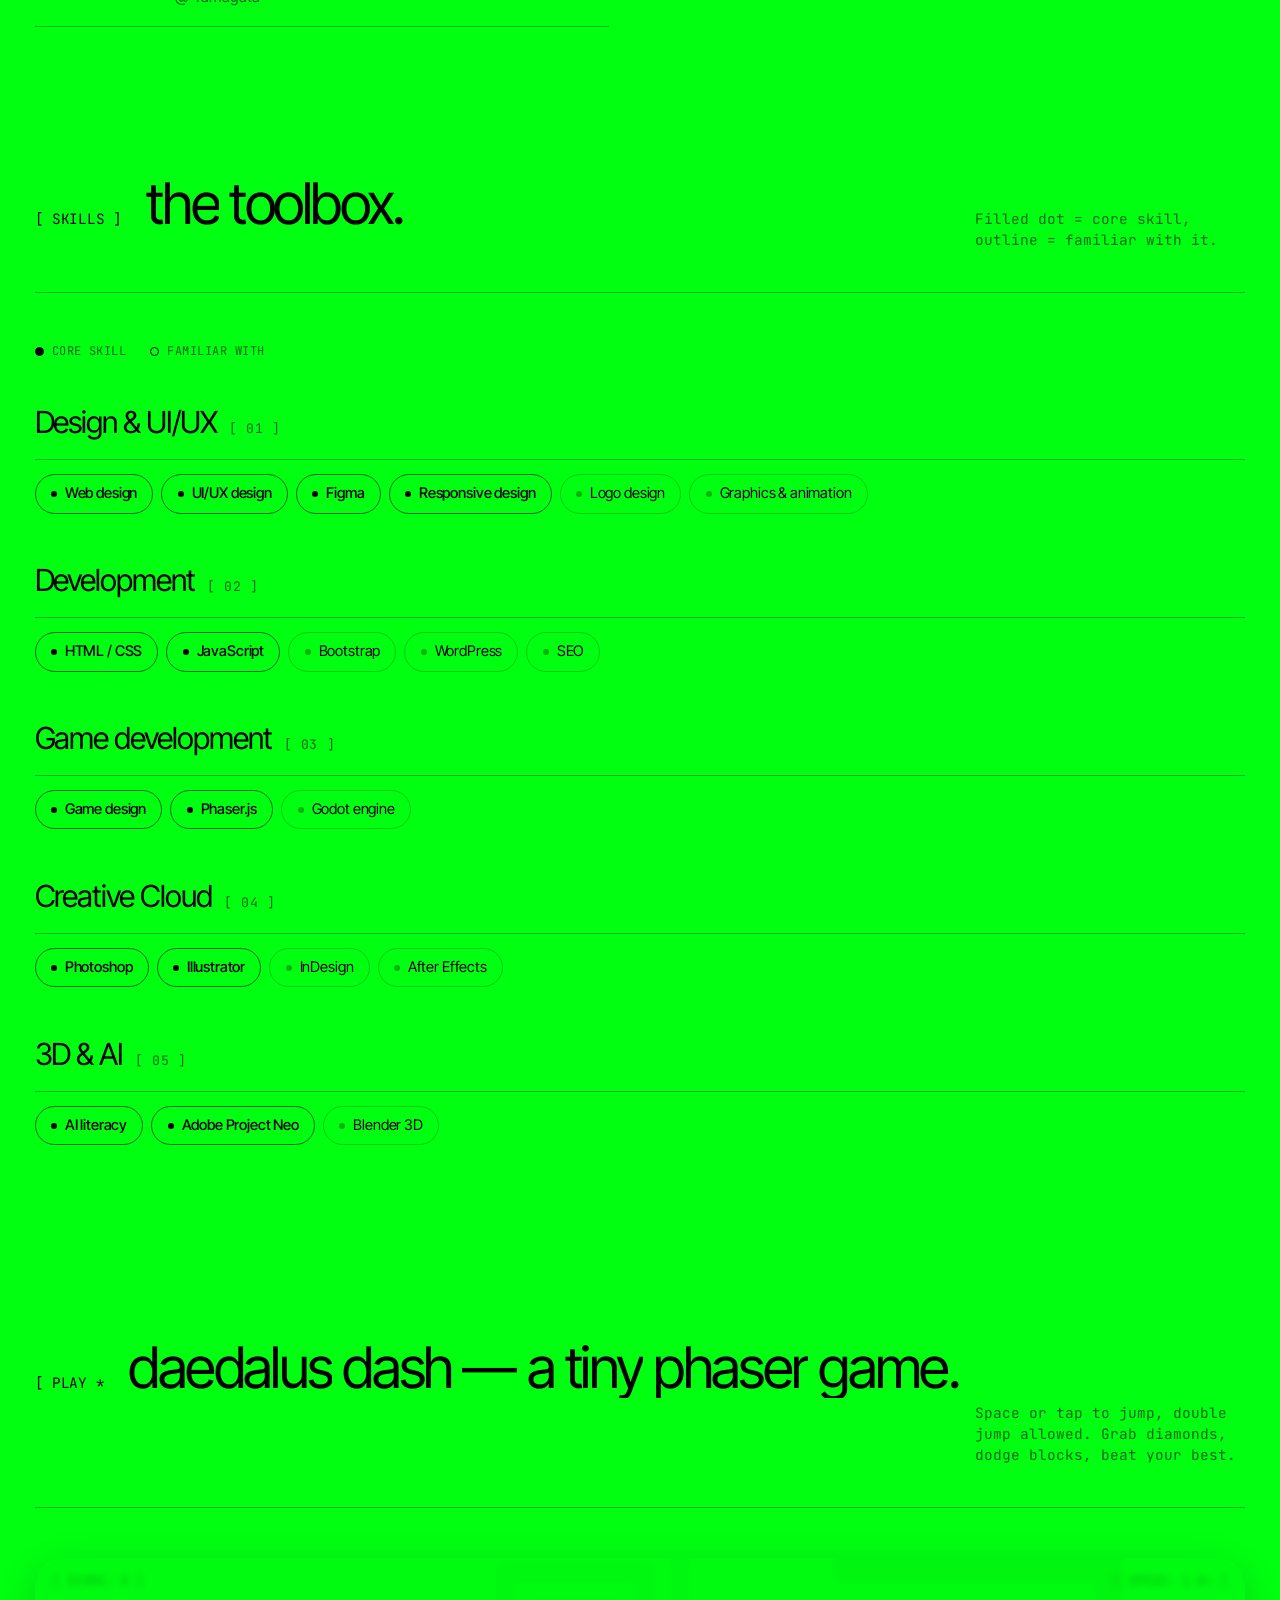
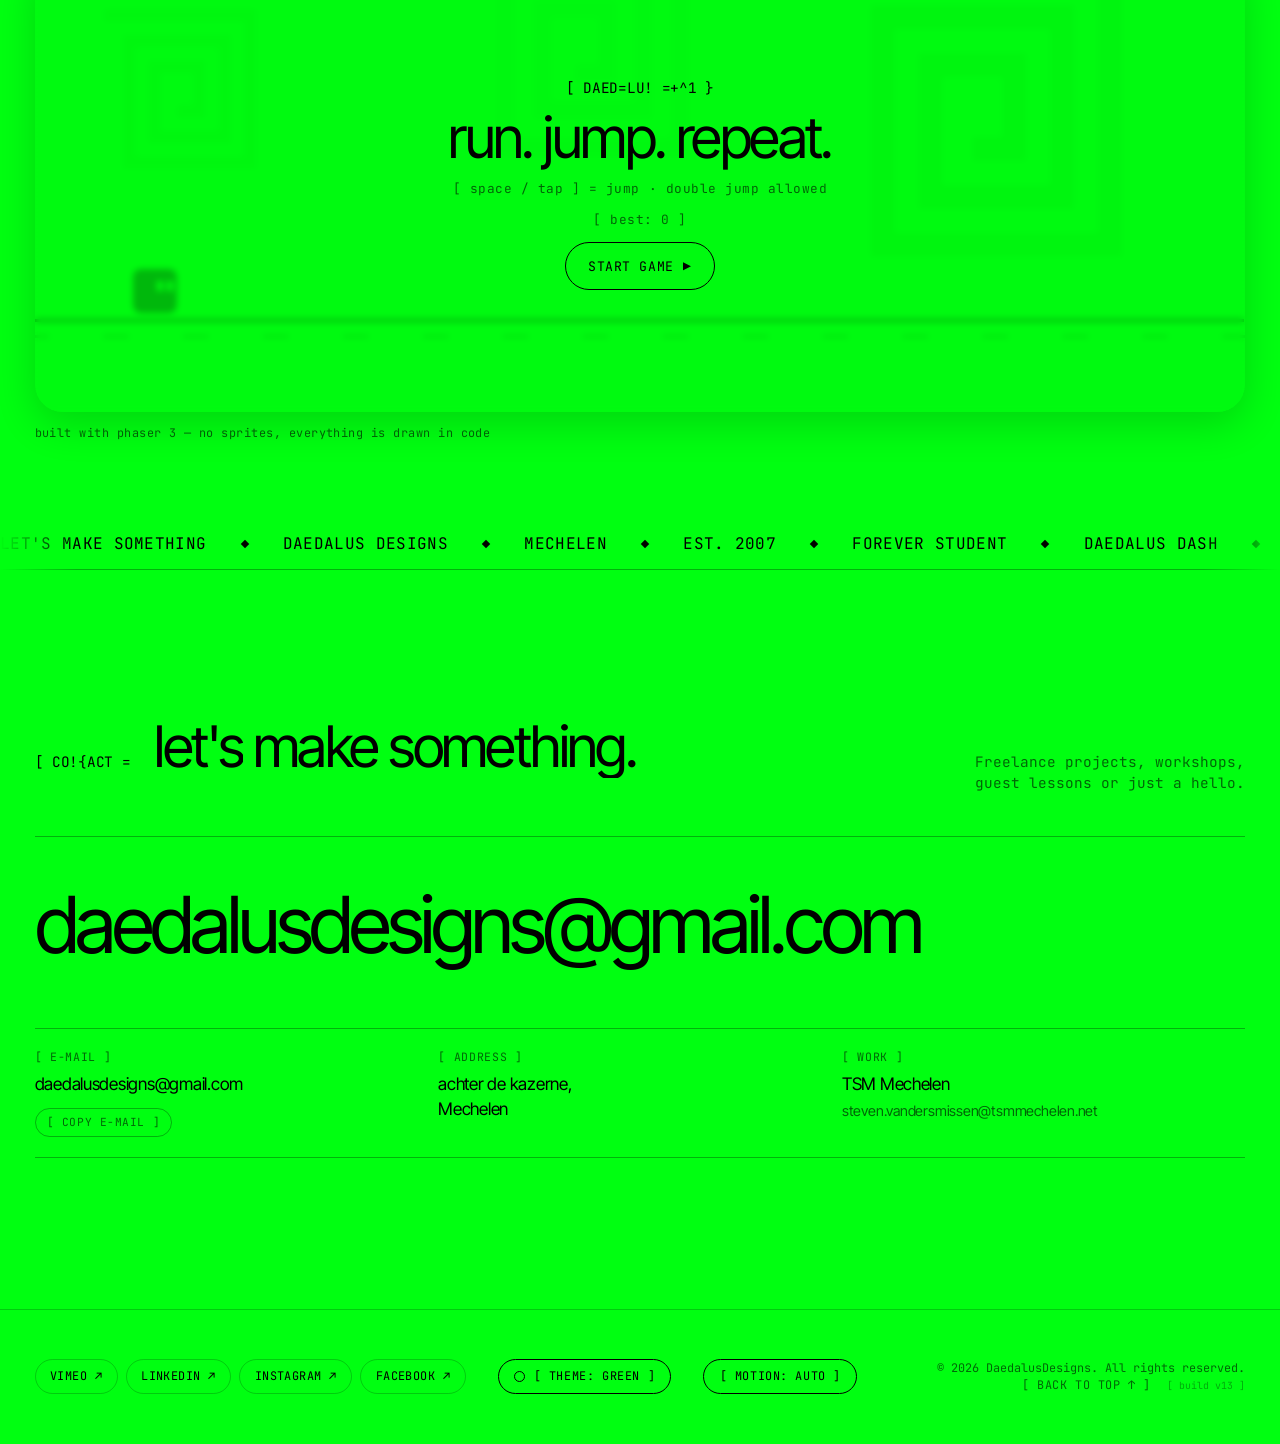
==== commit d516cf82: "Wave 18: remove phone number from contact; motion pref/banner split into standalone js/motion.js; bu" ====
--- a/index.html
+++ b/index.html
@@ -541,19 +541,15 @@
 
       <div class="contact__grid stagger" data-reveal>
         <div class="contact__cell" style="--i:0">
-          <span class="k">[ PHONE ]</span>
-          <a href="tel:+32479836955">+32 479 83 69 55</a>
-        </div>
-        <div class="contact__cell" style="--i:1">
           <span class="k">[ E-MAIL ]</span>
           <a href="mailto:daedalusdesigns@gmail.com">daedalusdesigns@gmail.com</a>
           <button class="copy-btn" type="button" data-copy="daedalusdesigns@gmail.com">[ copy e-mail ]</button>
         </div>
-        <div class="contact__cell" style="--i:2">
+        <div class="contact__cell" style="--i:1">
           <span class="k">[ ADDRESS ]</span>
           <span class="v">achter de kazerne,<br />Mechelen</span>
         </div>
-        <div class="contact__cell" style="--i:3">
+        <div class="contact__cell" style="--i:2">
           <span class="k">[ WORK ]</span>
           <a href="https://www.tsmmechelen.be/" target="_blank" rel="noopener">TSM Mechelen</a>
           <span class="v dim" style="font-size:.9rem">steven.vandersmissen@tsmmechelen.net</span>
@@ -585,7 +581,7 @@
     <p class="footer__copy">
       © <span data-year>2026</span> DaedalusDesigns. All rights reserved.<br />
       <a class="to-top" href="#top">[ back to top ↑ ]</a>
-      <span class="footer__v">[ build v12 ]</span>
+      <span class="footer__v">[ build v13 ]</span>
     </p>
   </footer>
 
@@ -609,7 +605,8 @@
     </div>
   </div>
 
-  <script src="js/main.js?v=12" defer></script>
+  <script src="js/motion.js?v=13" defer></script>
+  <script src="js/main.js?v=13" defer></script>
   <script src="js/ascii.js?v=12" defer></script>
   <script src="js/lenis.min.js?v=10" defer></script>
   <script src="js/smooth.js?v=11" defer></script>
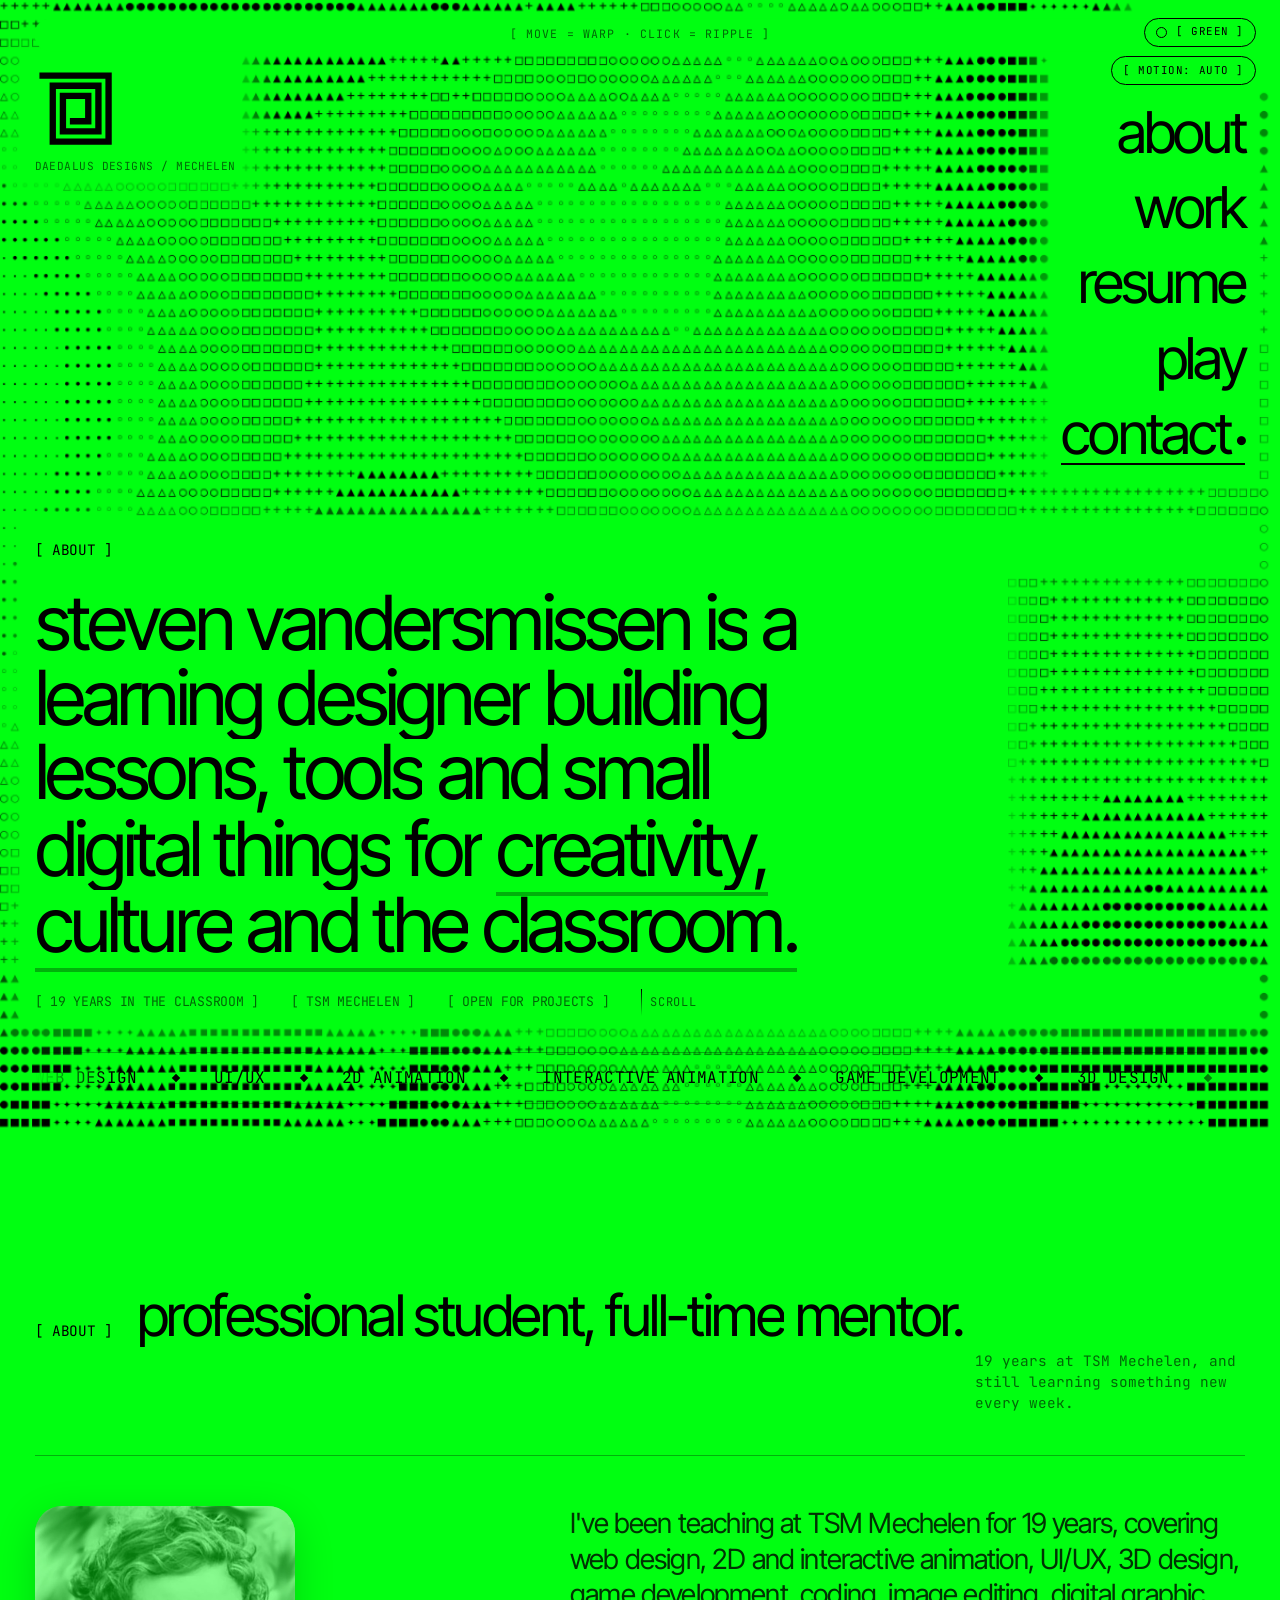
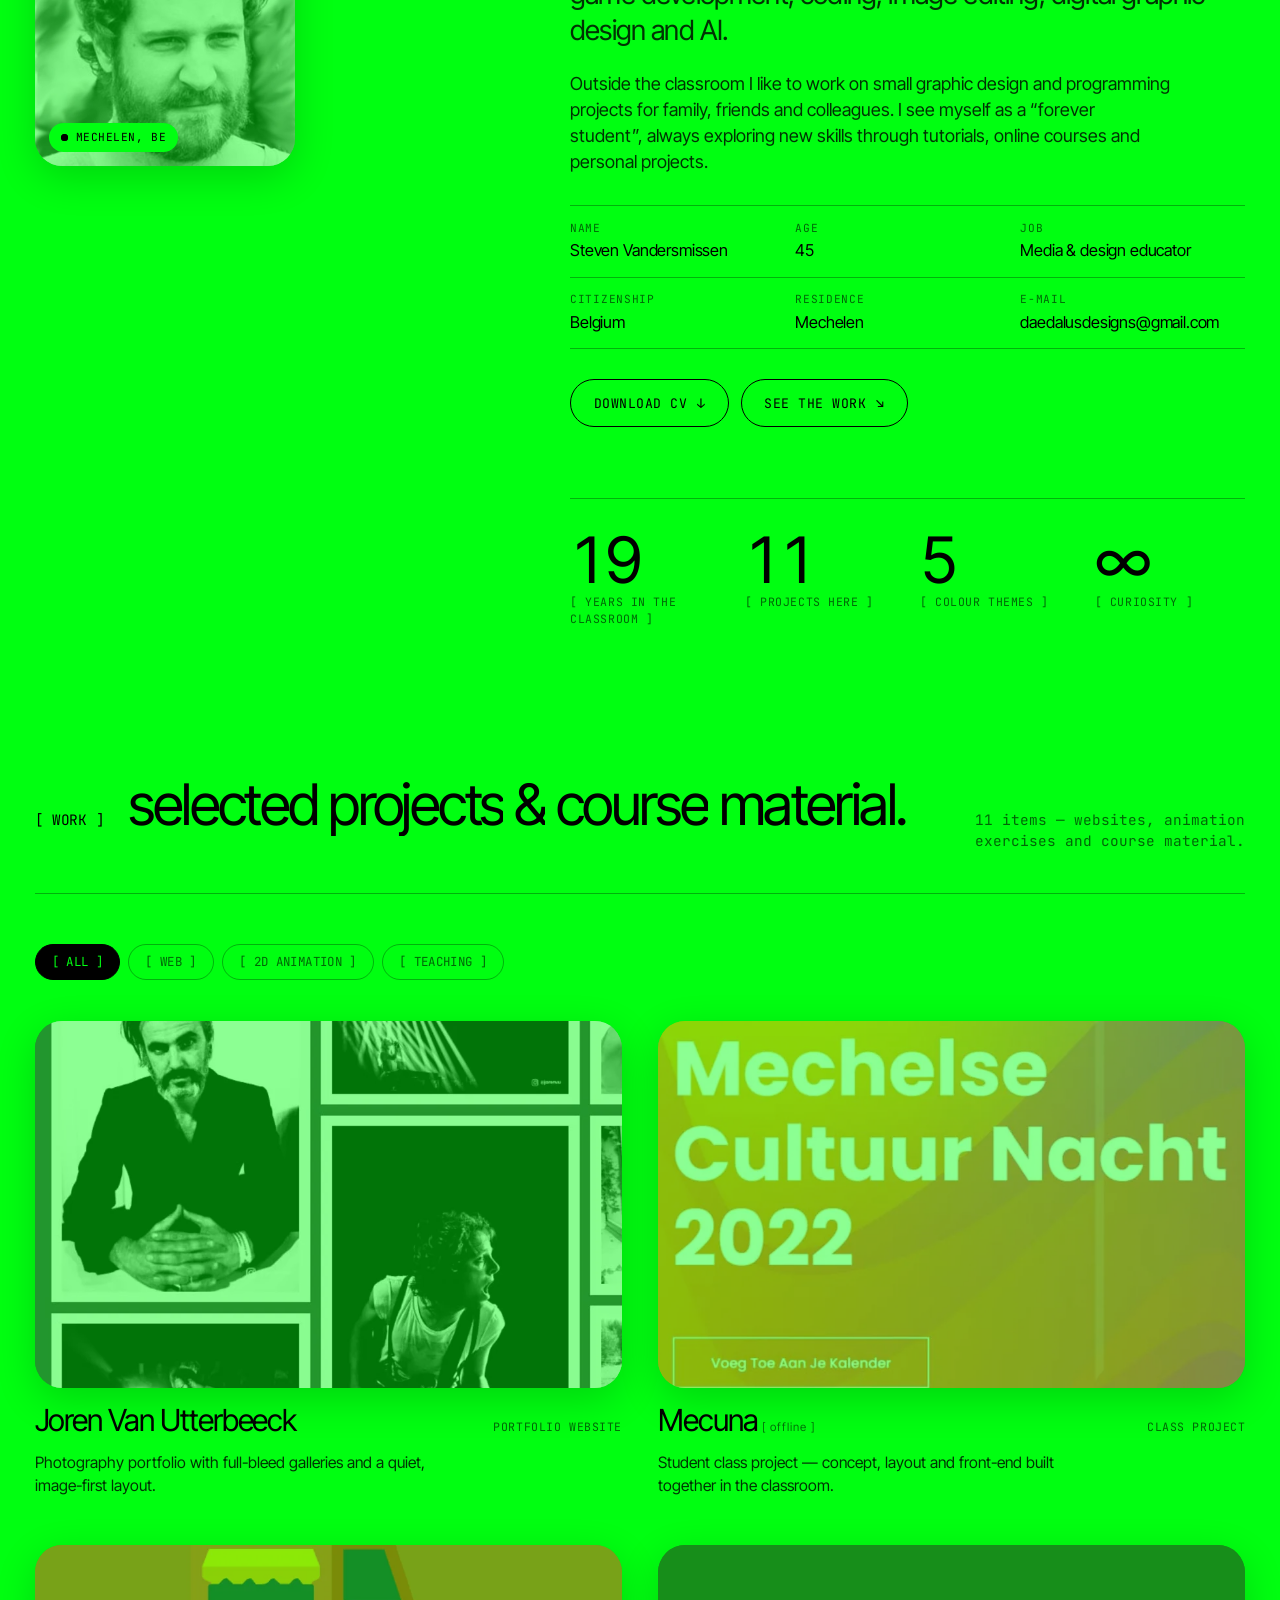
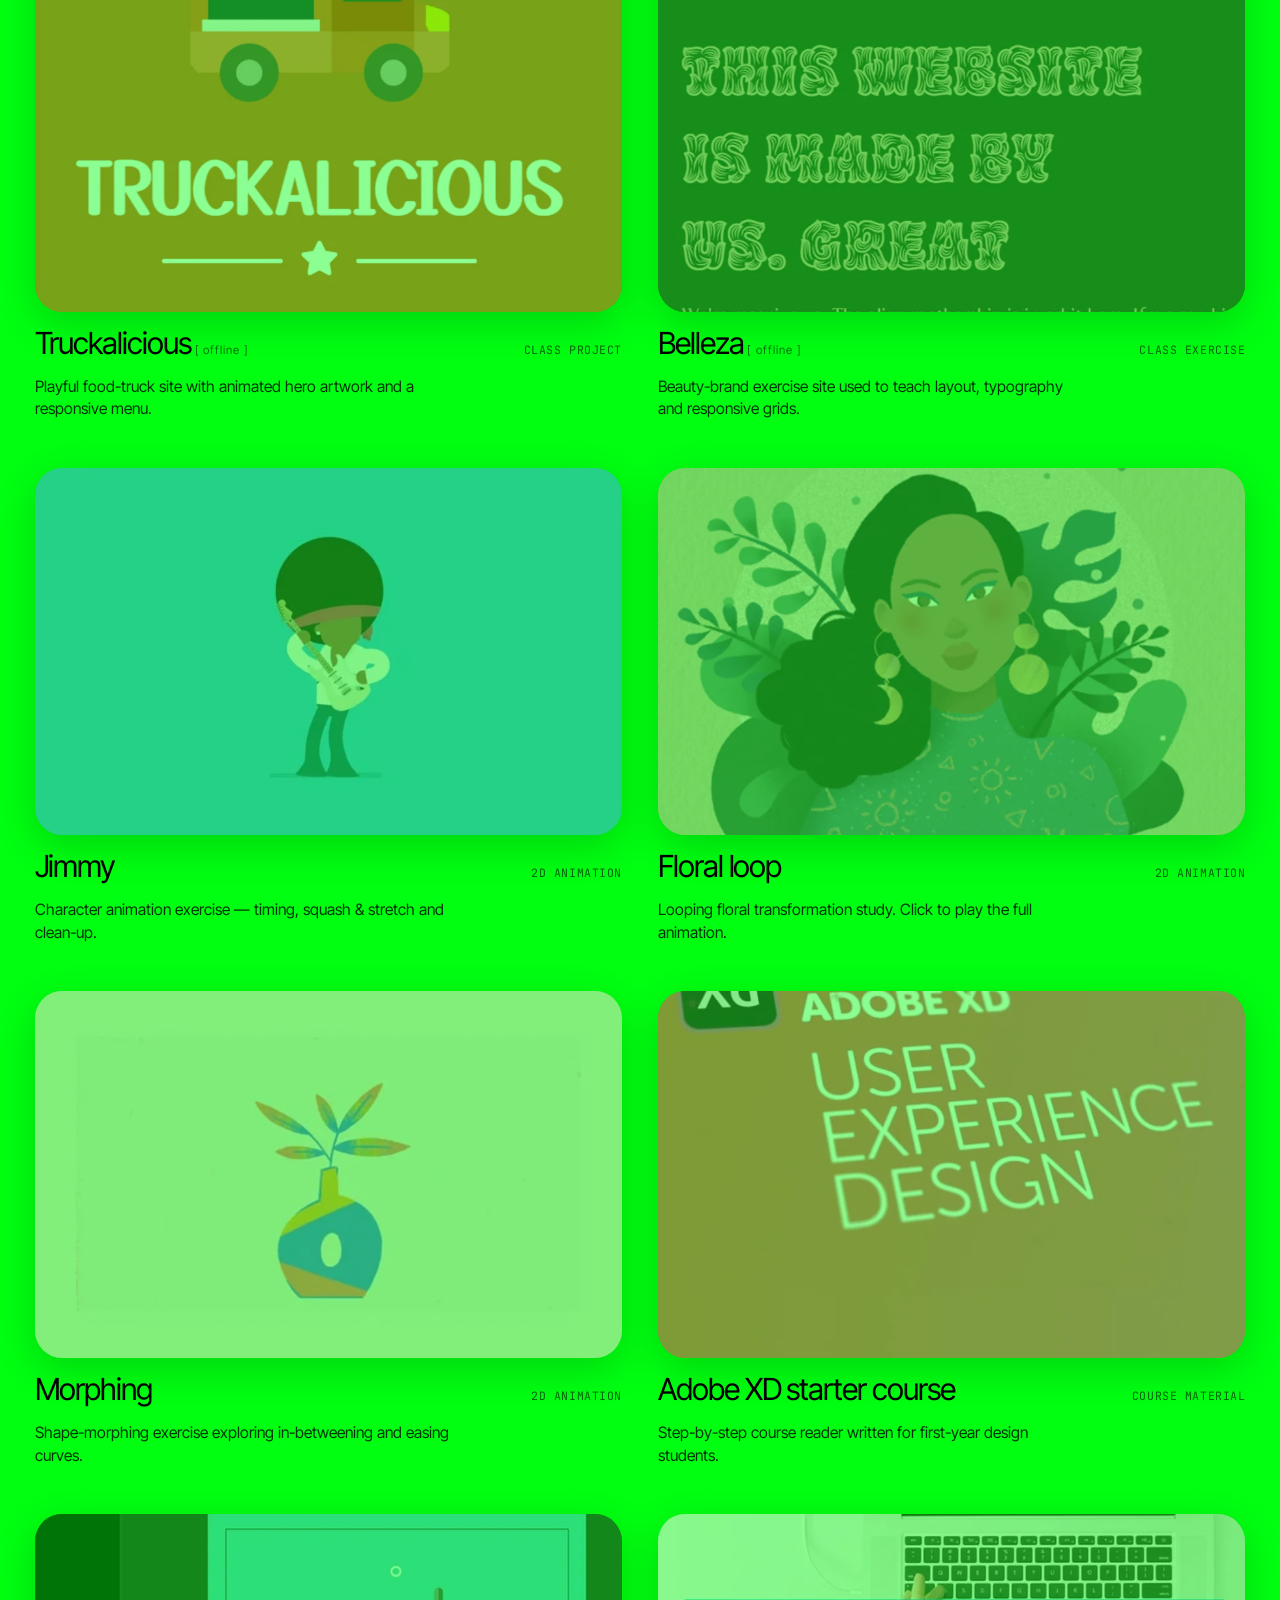
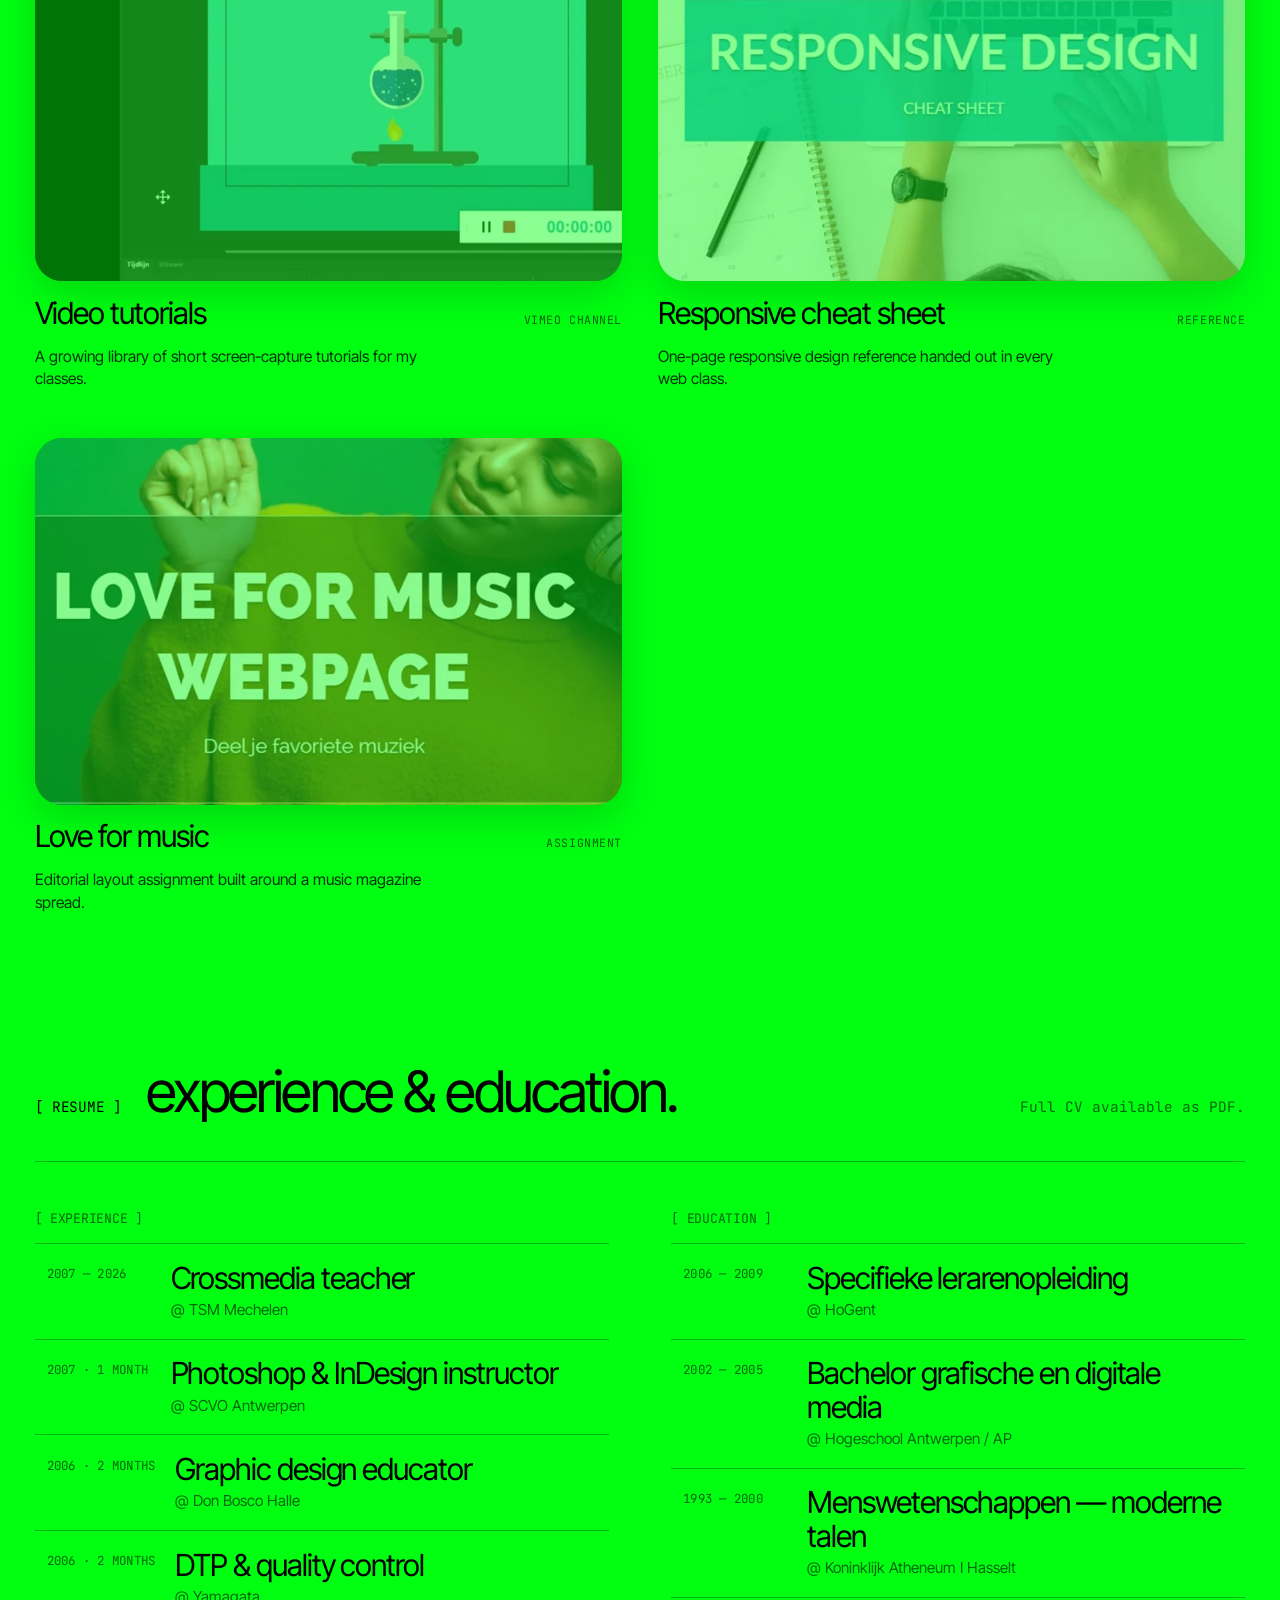
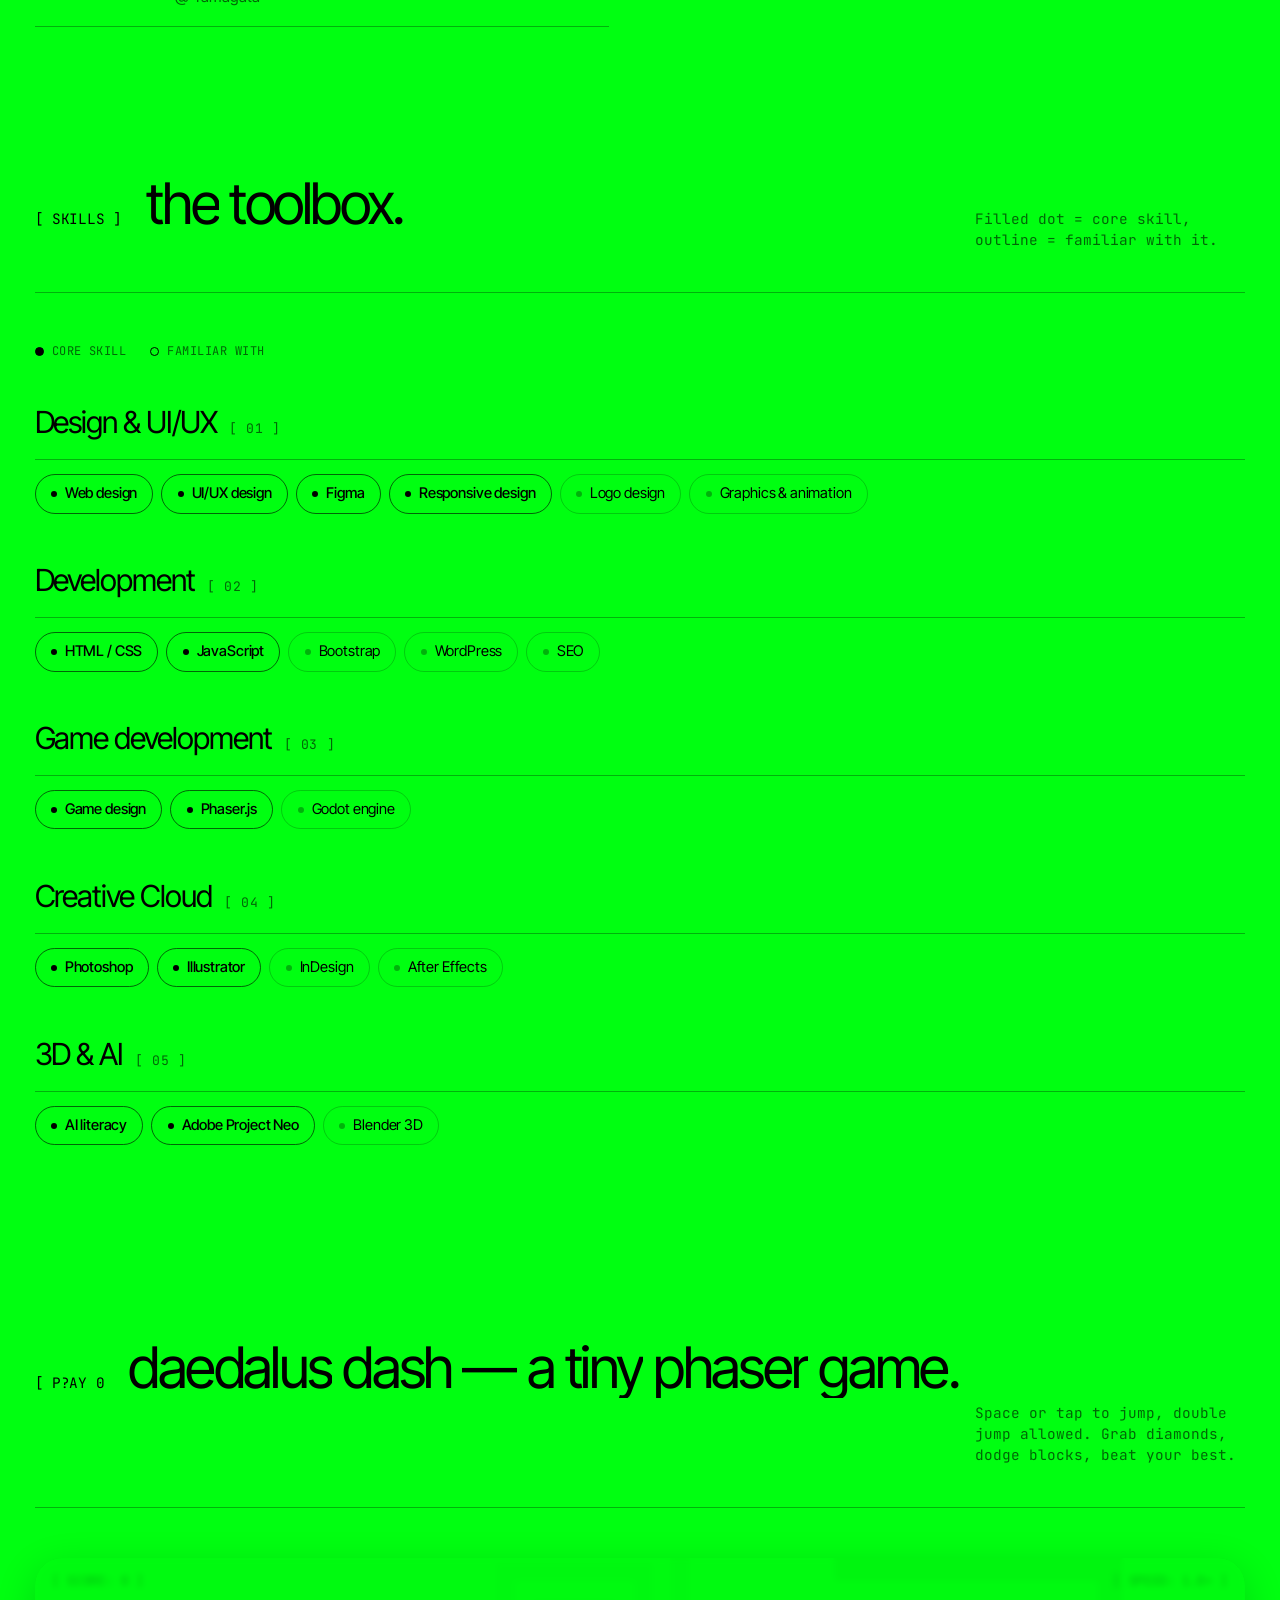
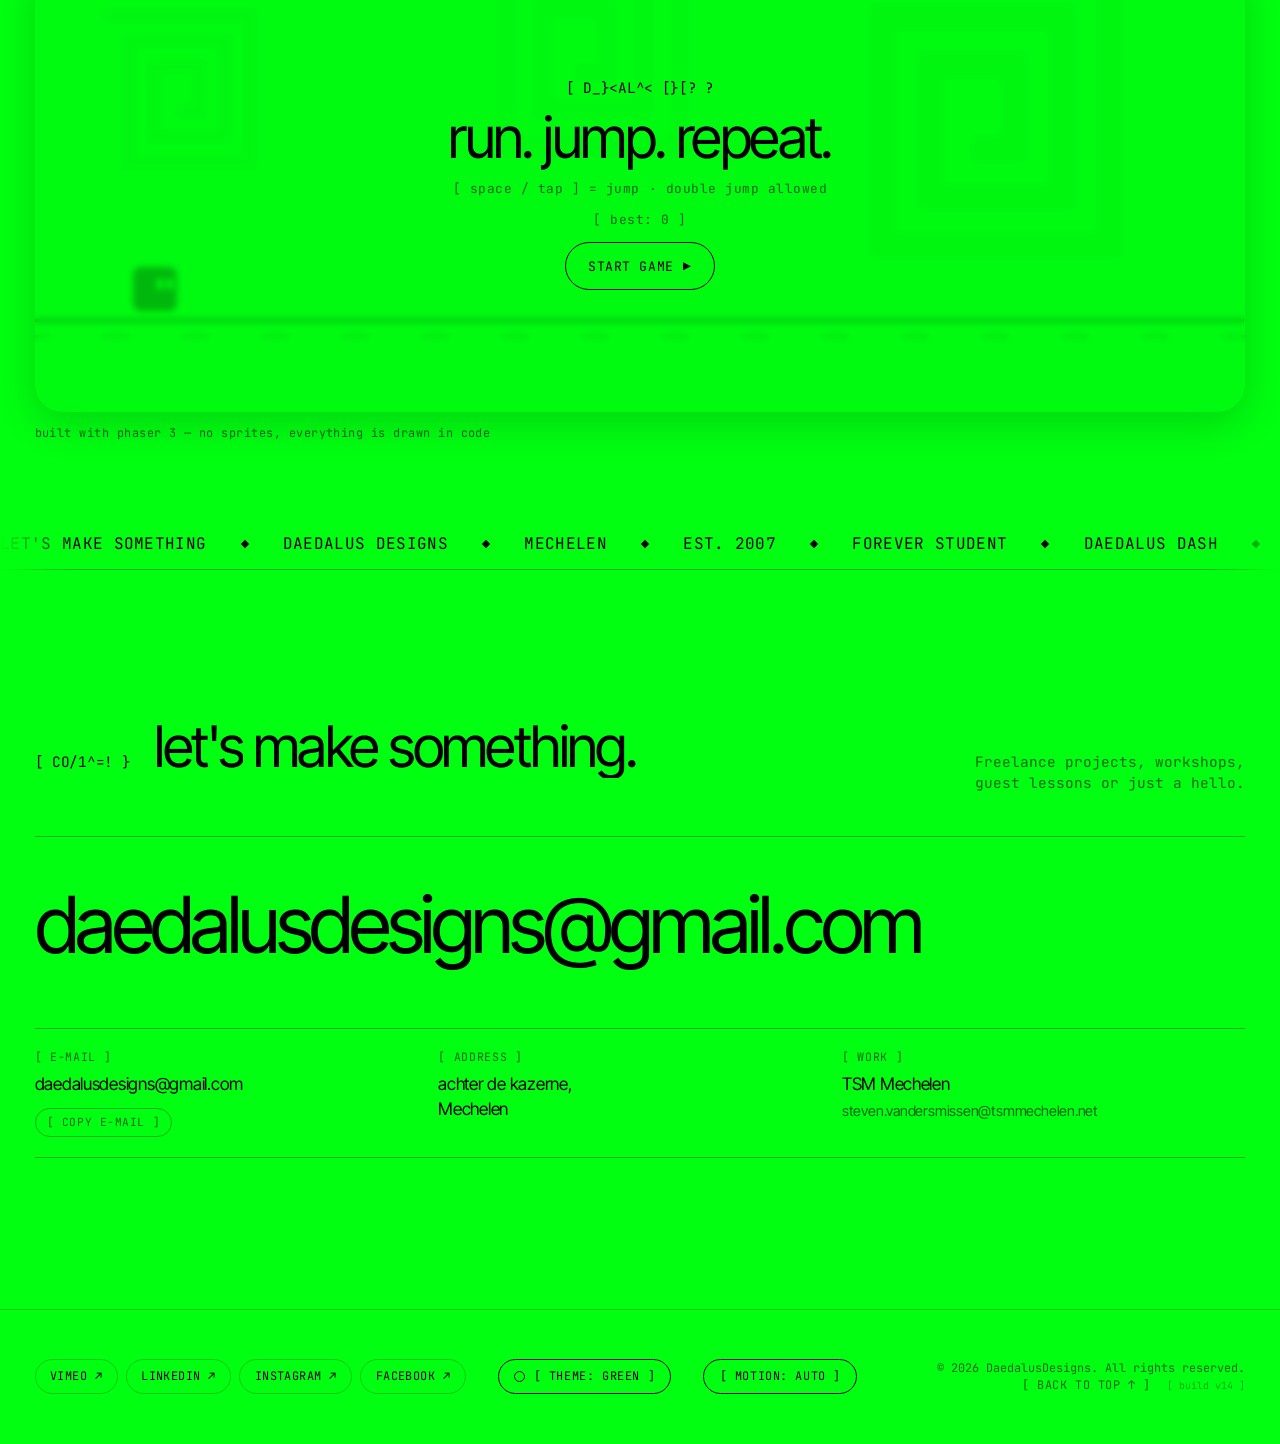
==== commit 6310ecdf: "Wave 19: motion pill now stops/starts ascii loop (setRunning gate blocked stopping); build v14" ====
--- a/index.html
+++ b/index.html
@@ -581,7 +581,7 @@
     <p class="footer__copy">
       © <span data-year>2026</span> DaedalusDesigns. All rights reserved.<br />
       <a class="to-top" href="#top">[ back to top ↑ ]</a>
-      <span class="footer__v">[ build v13 ]</span>
+      <span class="footer__v">[ build v14 ]</span>
     </p>
   </footer>
 
@@ -605,9 +605,9 @@
     </div>
   </div>
 
-  <script src="js/motion.js?v=13" defer></script>
+  <script src="js/motion.js?v=14" defer></script>
   <script src="js/main.js?v=13" defer></script>
-  <script src="js/ascii.js?v=12" defer></script>
+  <script src="js/ascii.js?v=14" defer></script>
   <script src="js/lenis.min.js?v=10" defer></script>
   <script src="js/smooth.js?v=11" defer></script>
   <script src="js/phaser.min.js?v=10" defer></script>
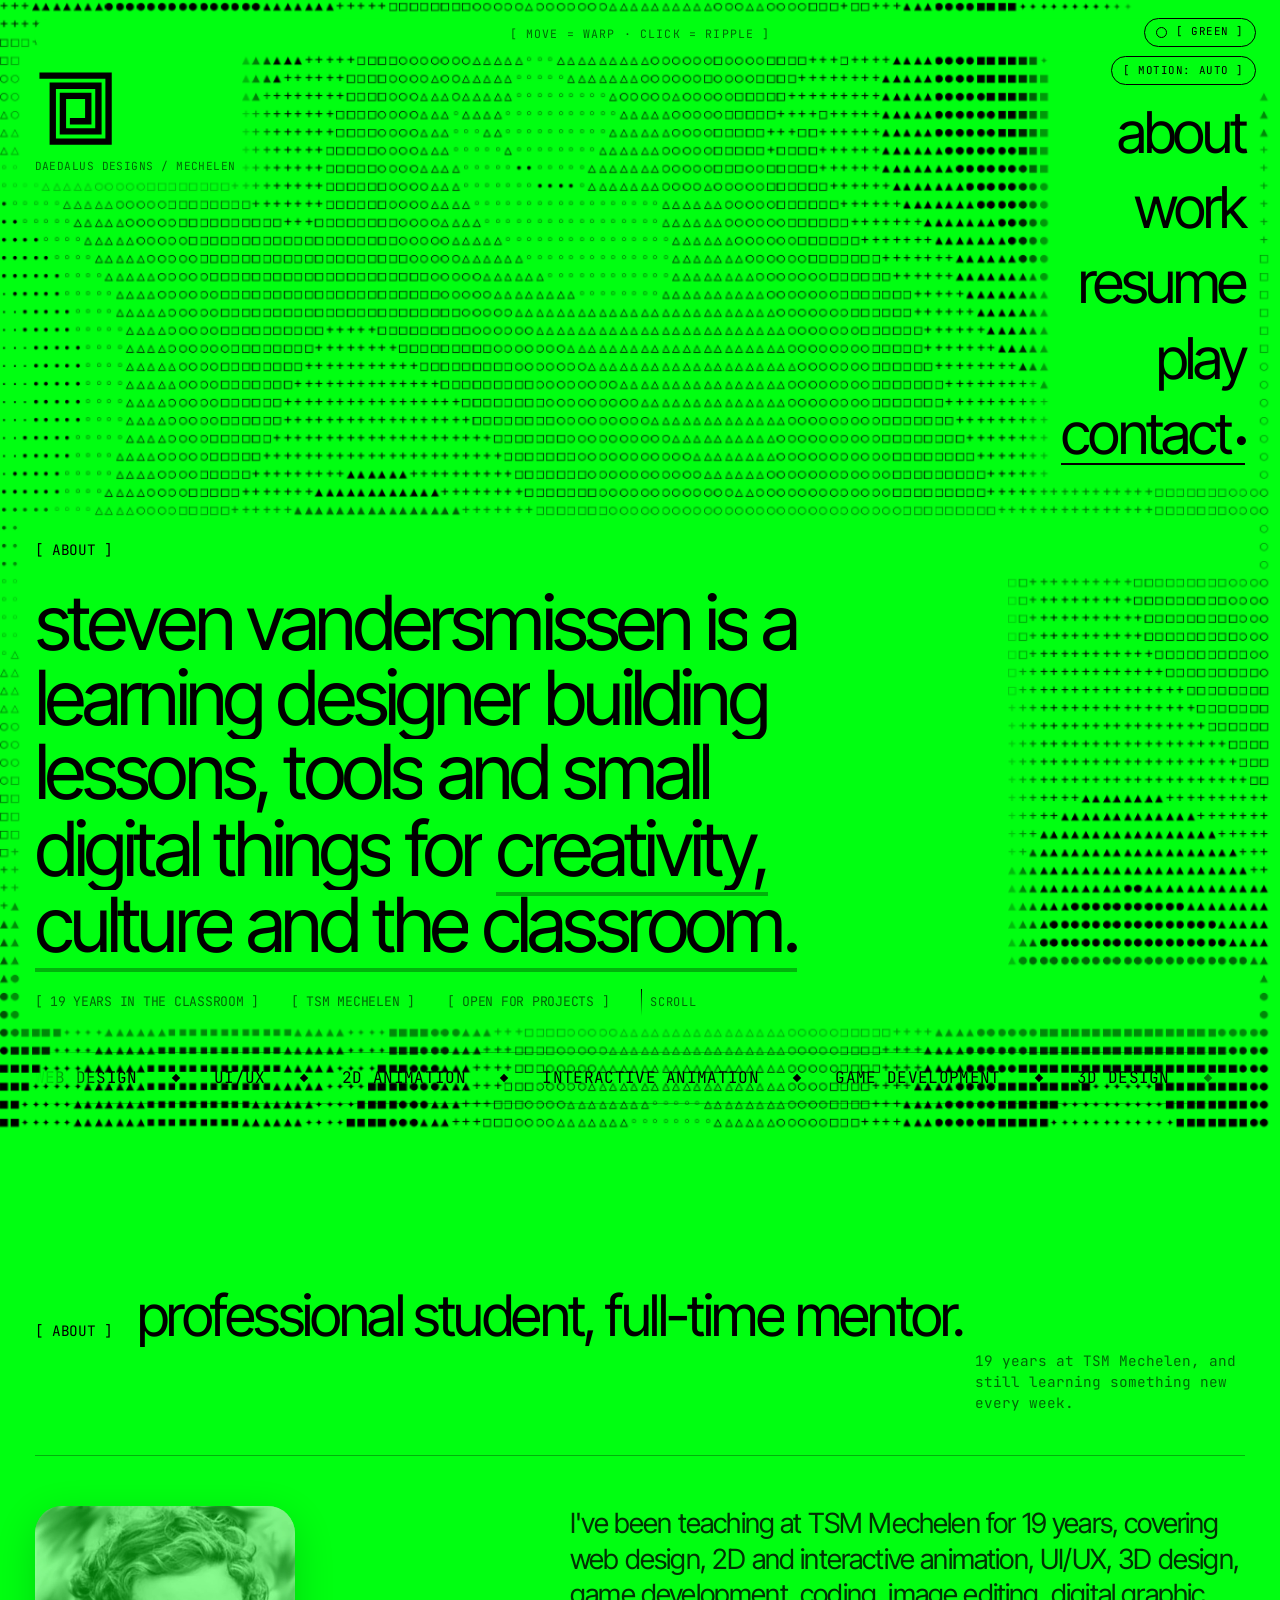
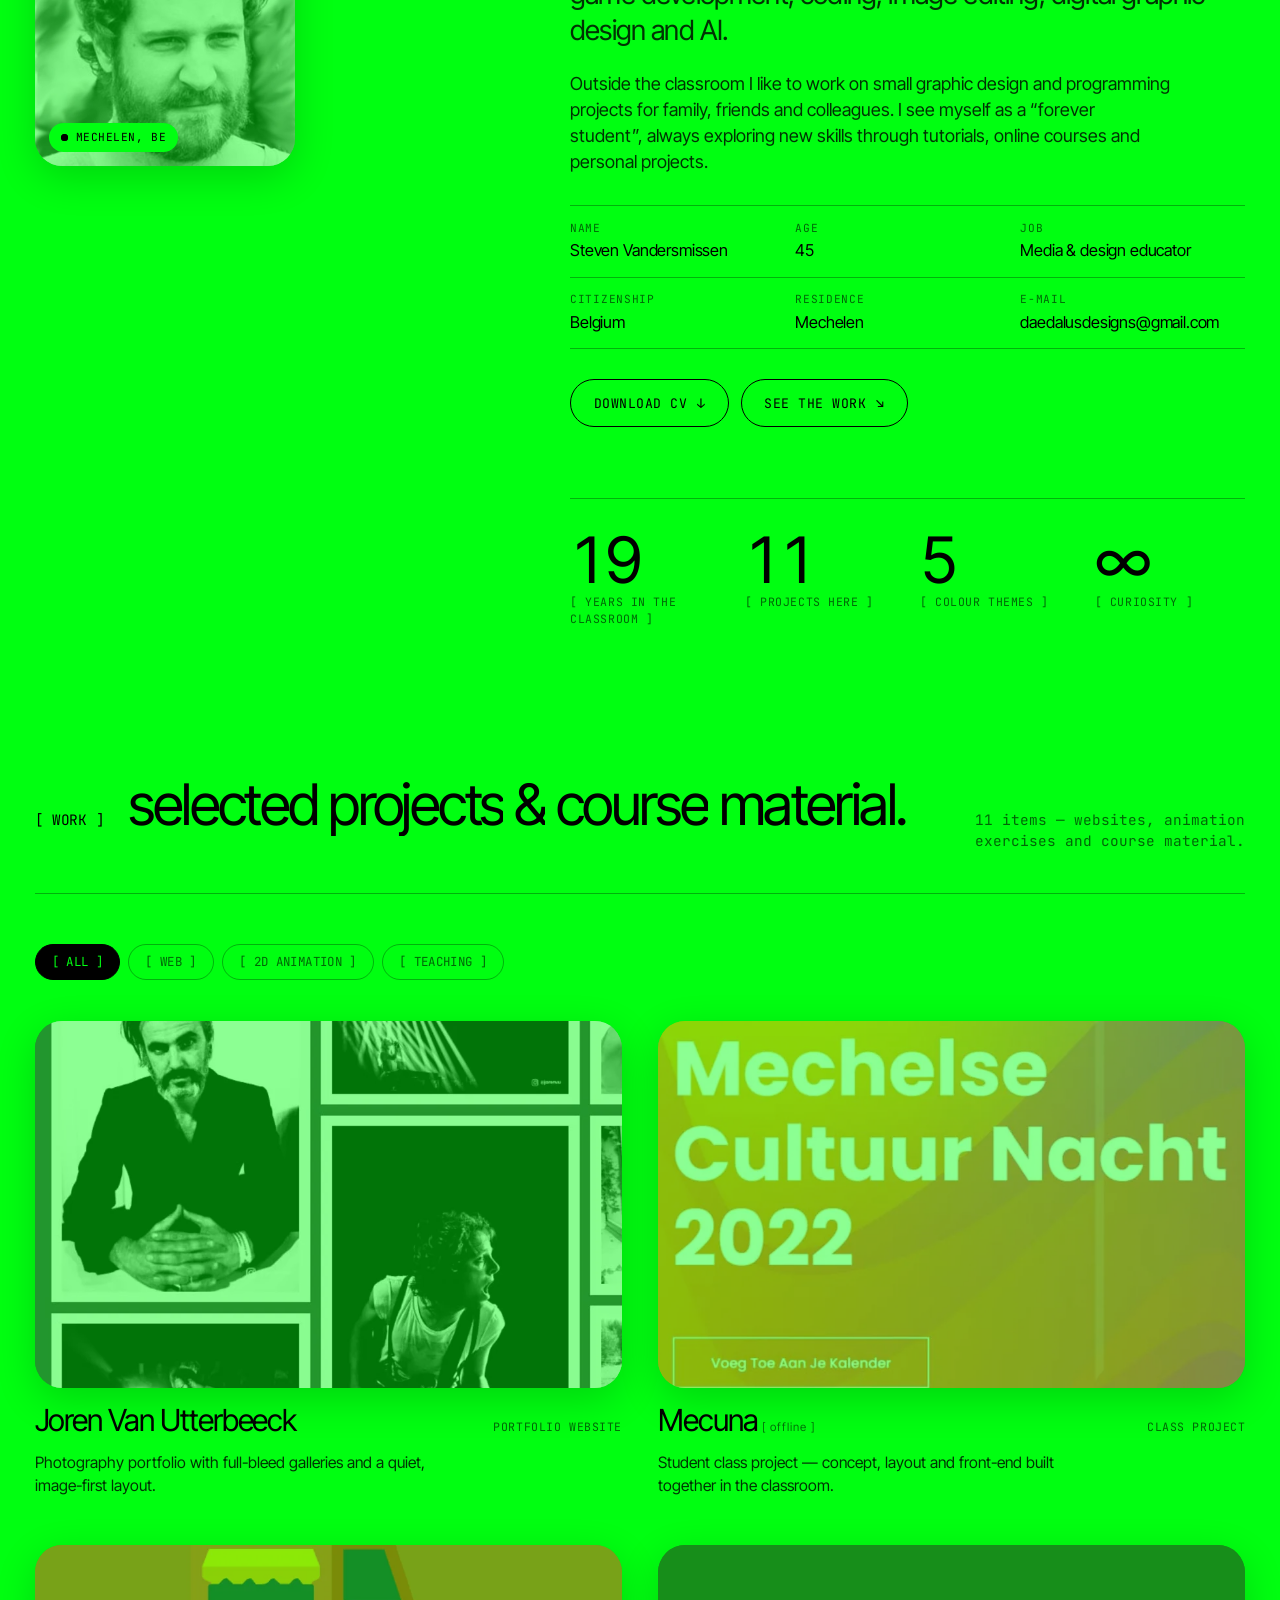
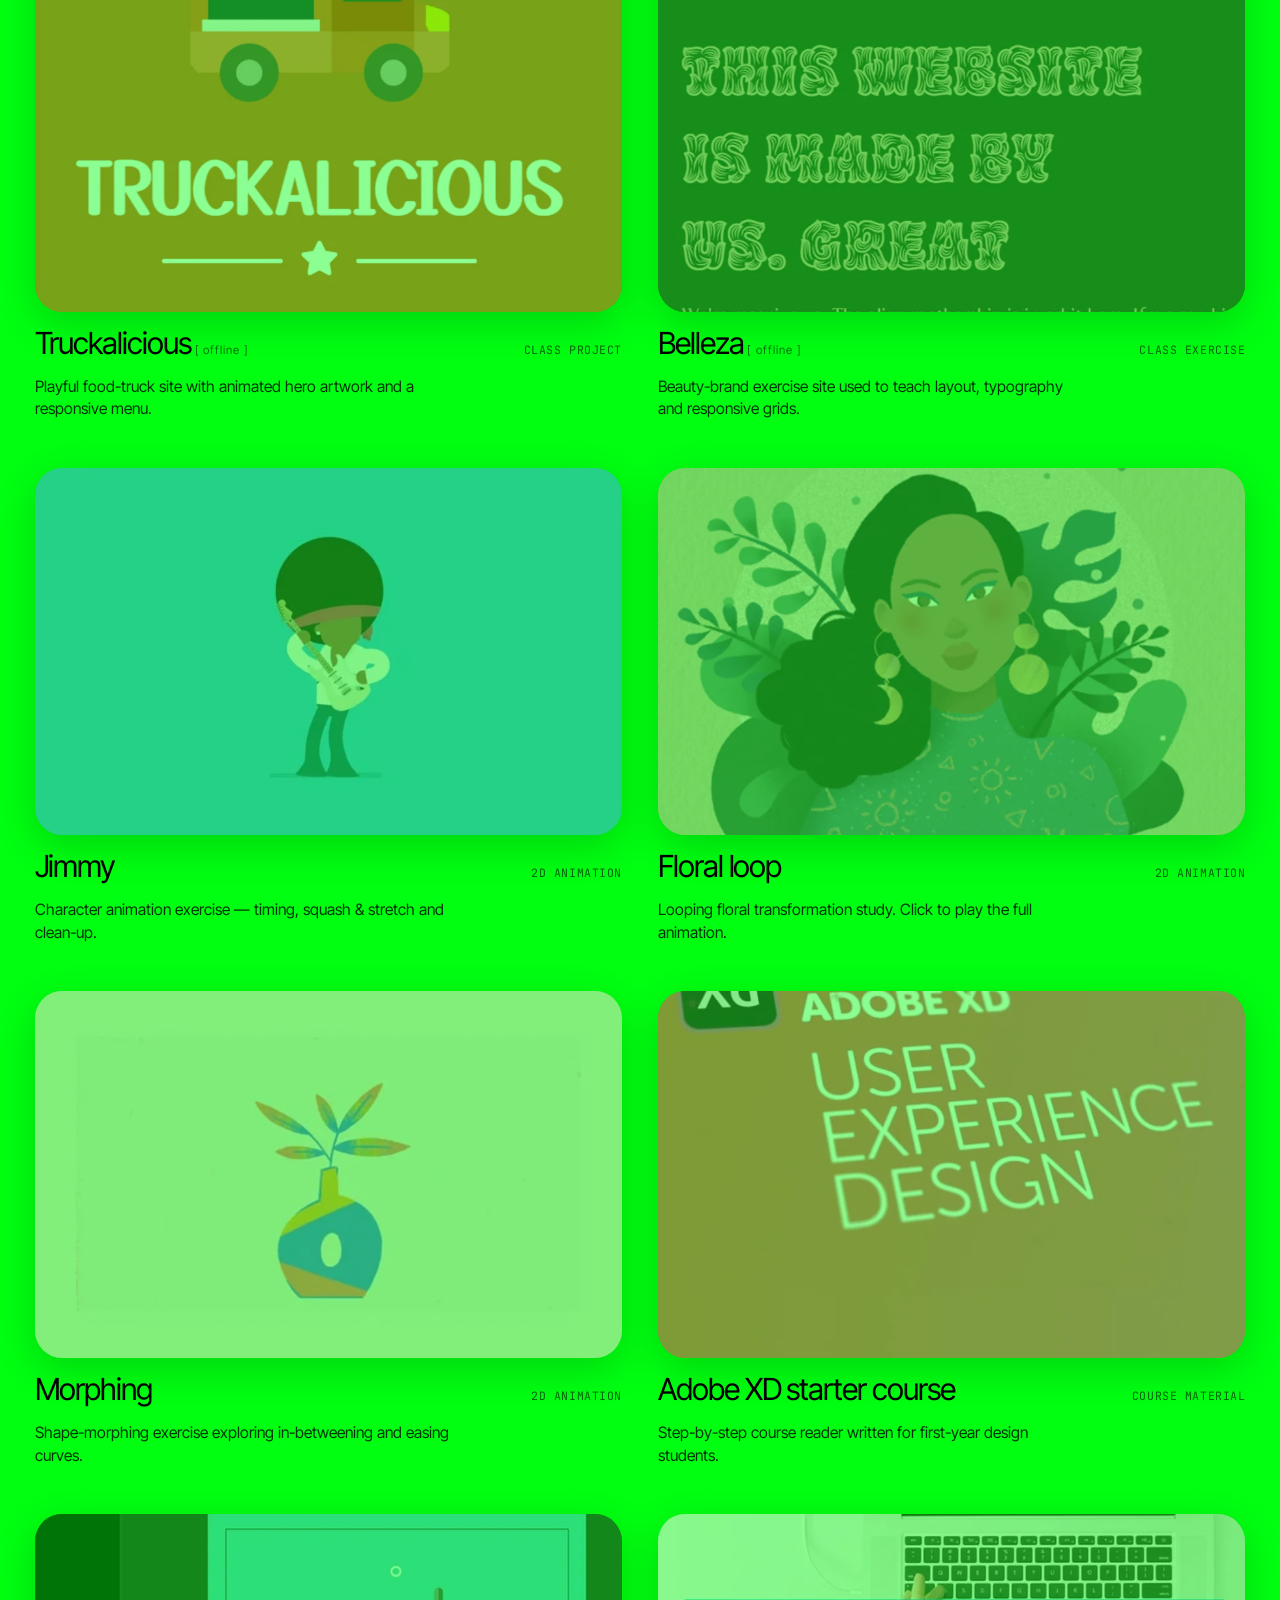
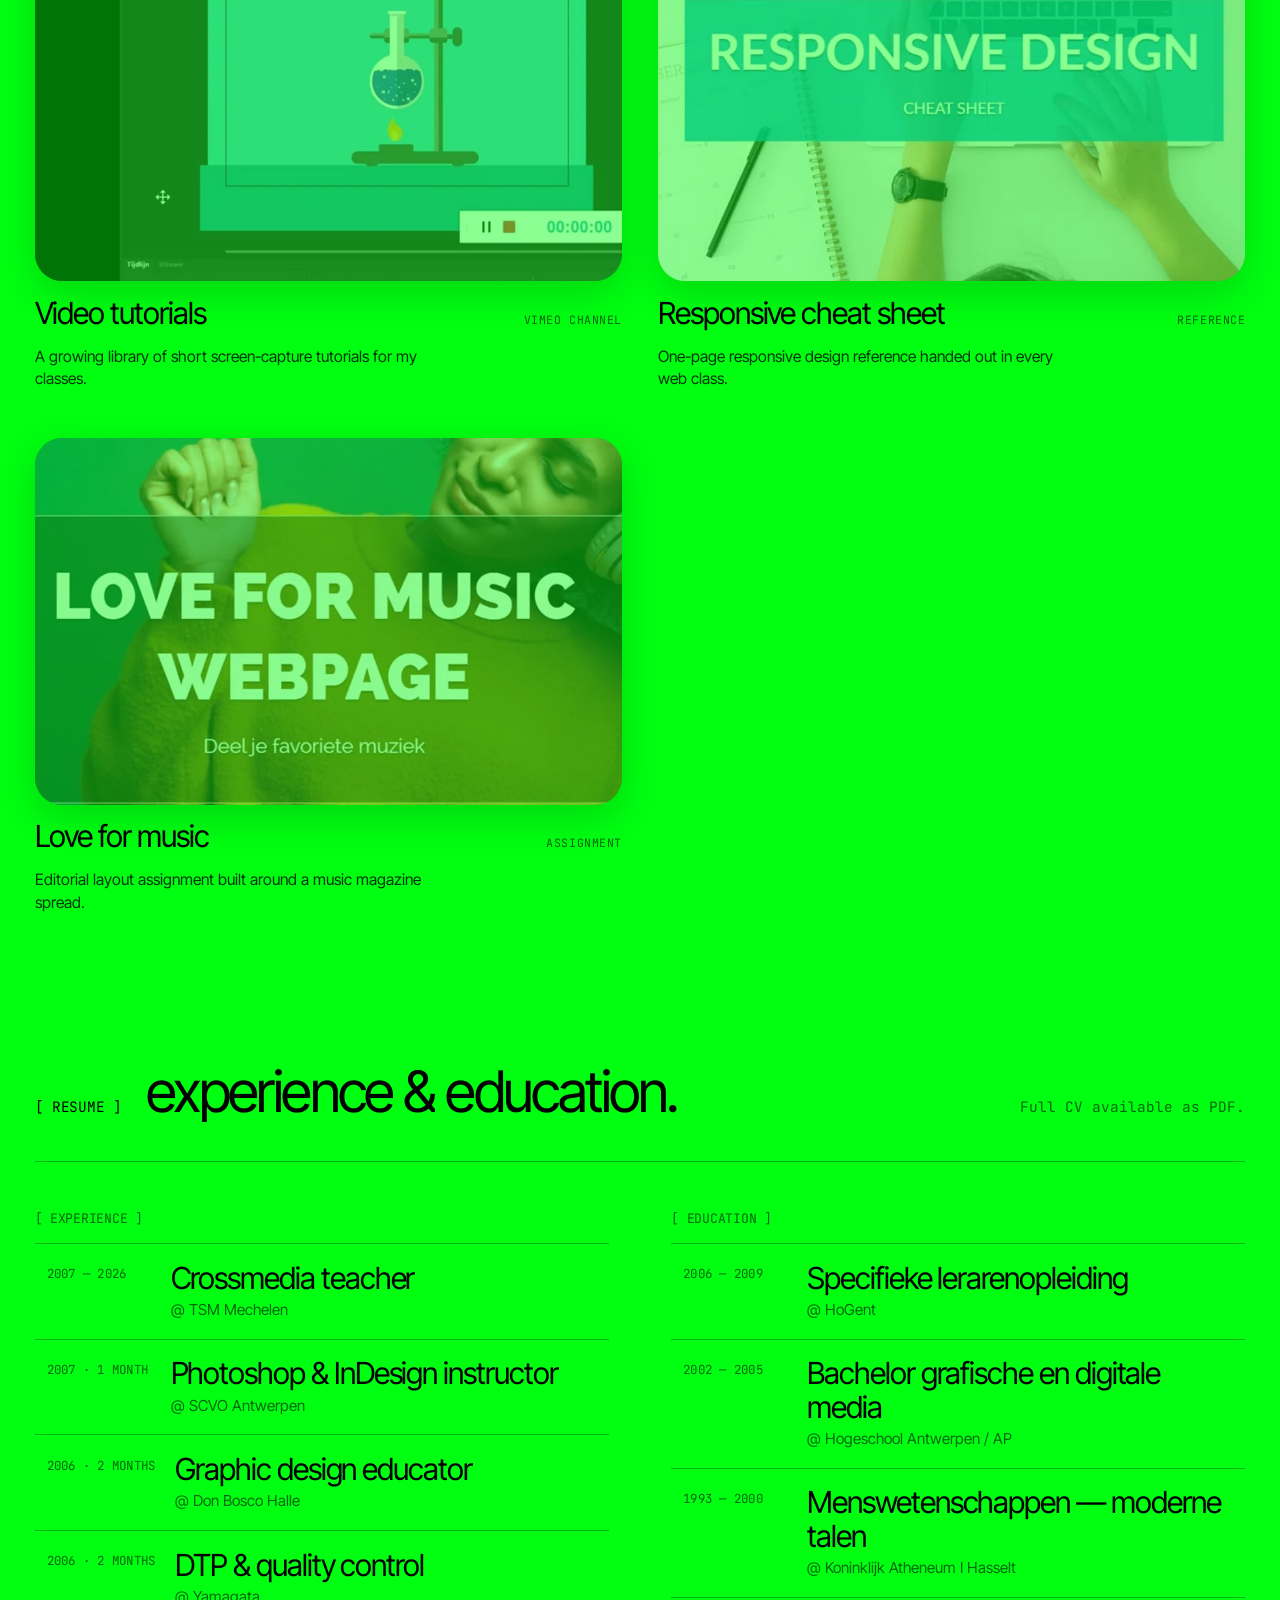
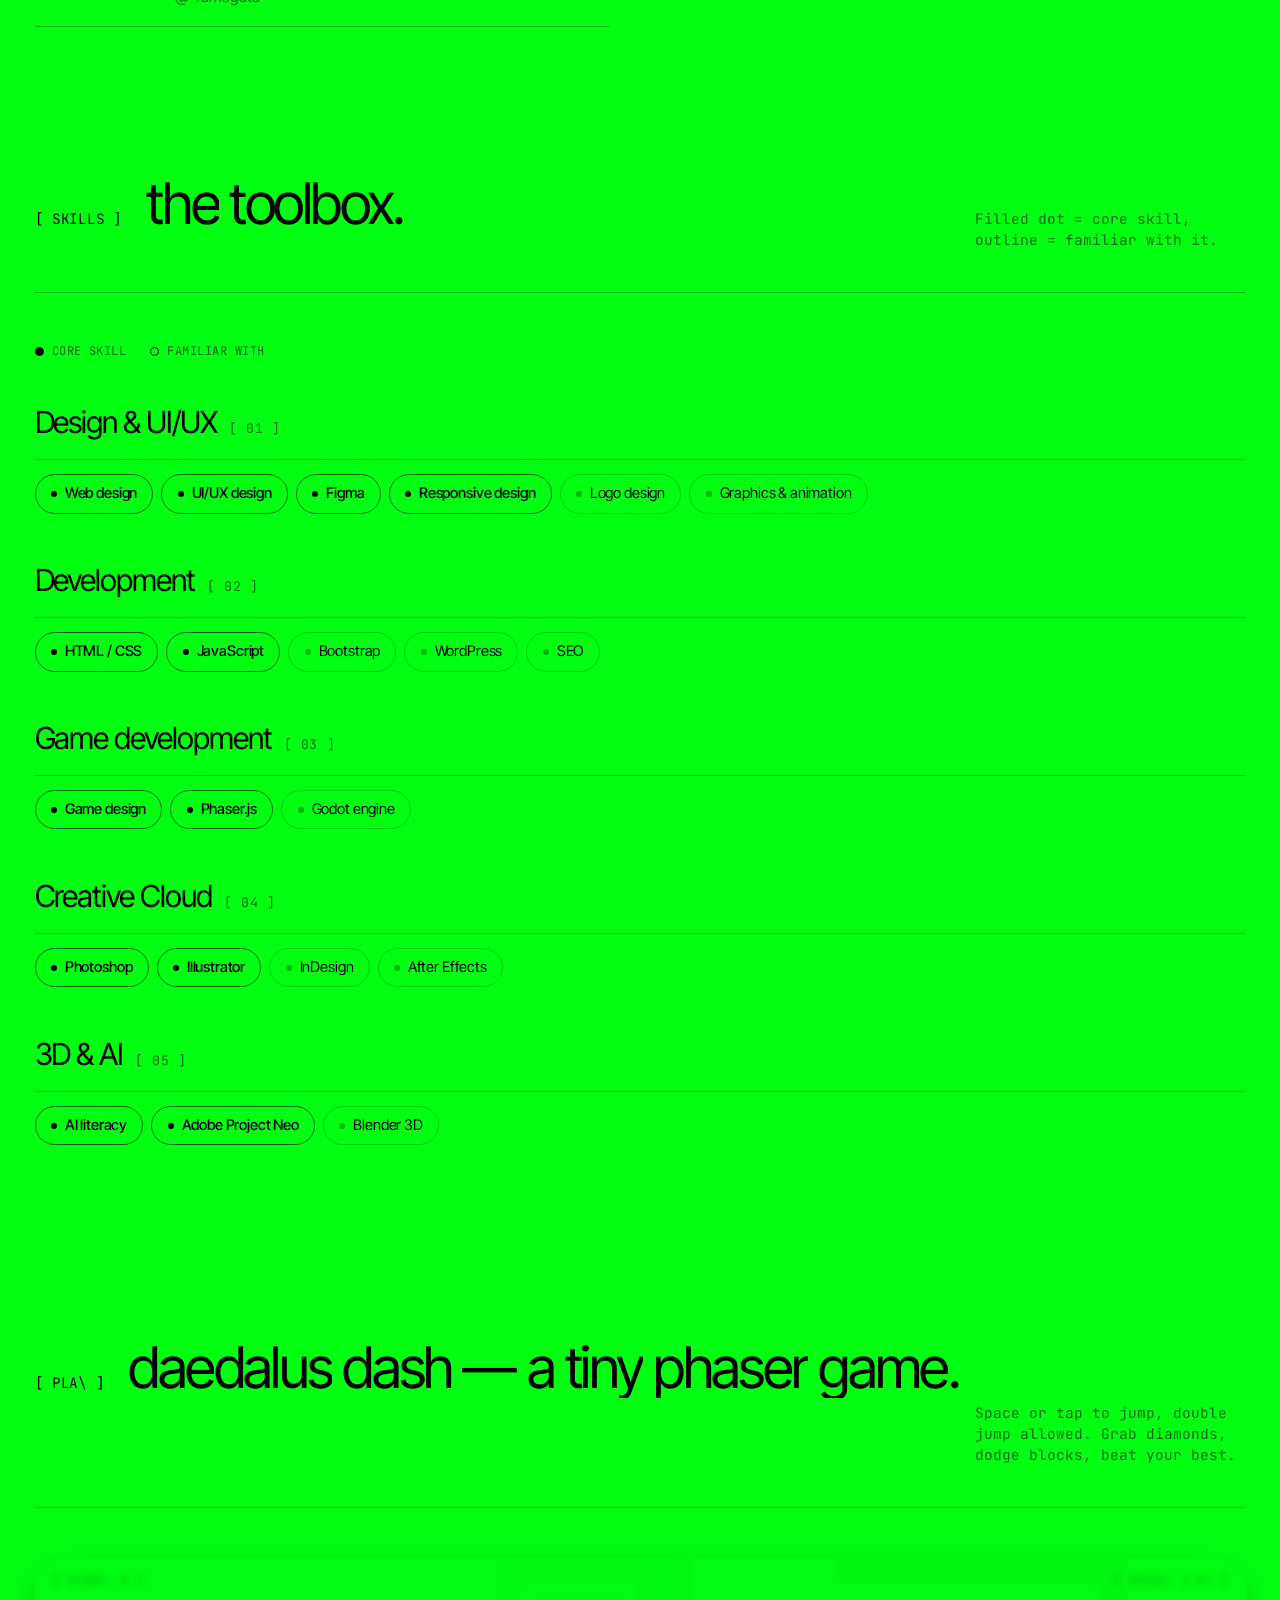
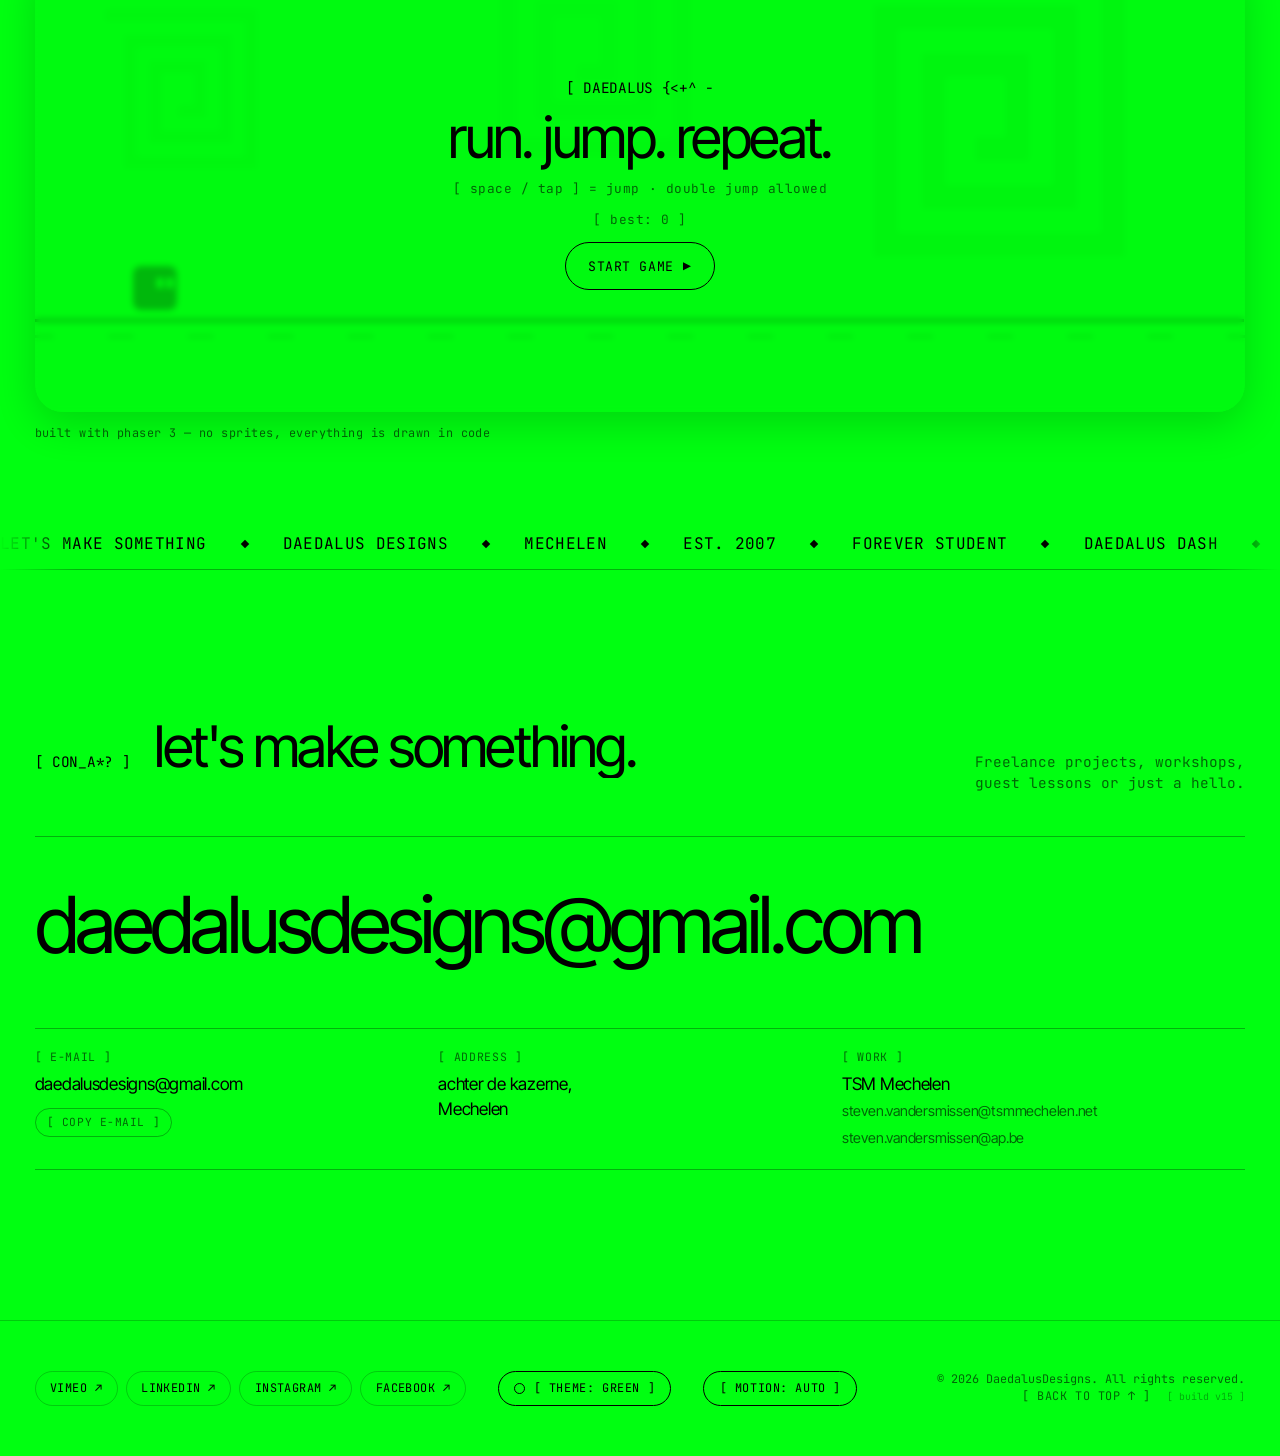
==== commit 5ba9019a: "Wave 20: add steven.vandersmissen@ap.be under TSM mail in contact WORK cell; build v15" ====
--- a/index.html
+++ b/index.html
@@ -553,6 +553,7 @@
           <span class="k">[ WORK ]</span>
           <a href="https://www.tsmmechelen.be/" target="_blank" rel="noopener">TSM Mechelen</a>
           <span class="v dim" style="font-size:.9rem">steven.vandersmissen@tsmmechelen.net</span>
+          <a class="v dim" style="font-size:.9rem" href="mailto:steven.vandersmissen@ap.be">steven.vandersmissen@ap.be</a>
         </div>
       </div>
     </section>
@@ -581,7 +582,7 @@
     <p class="footer__copy">
       © <span data-year>2026</span> DaedalusDesigns. All rights reserved.<br />
       <a class="to-top" href="#top">[ back to top ↑ ]</a>
-      <span class="footer__v">[ build v14 ]</span>
+      <span class="footer__v">[ build v15 ]</span>
     </p>
   </footer>
 
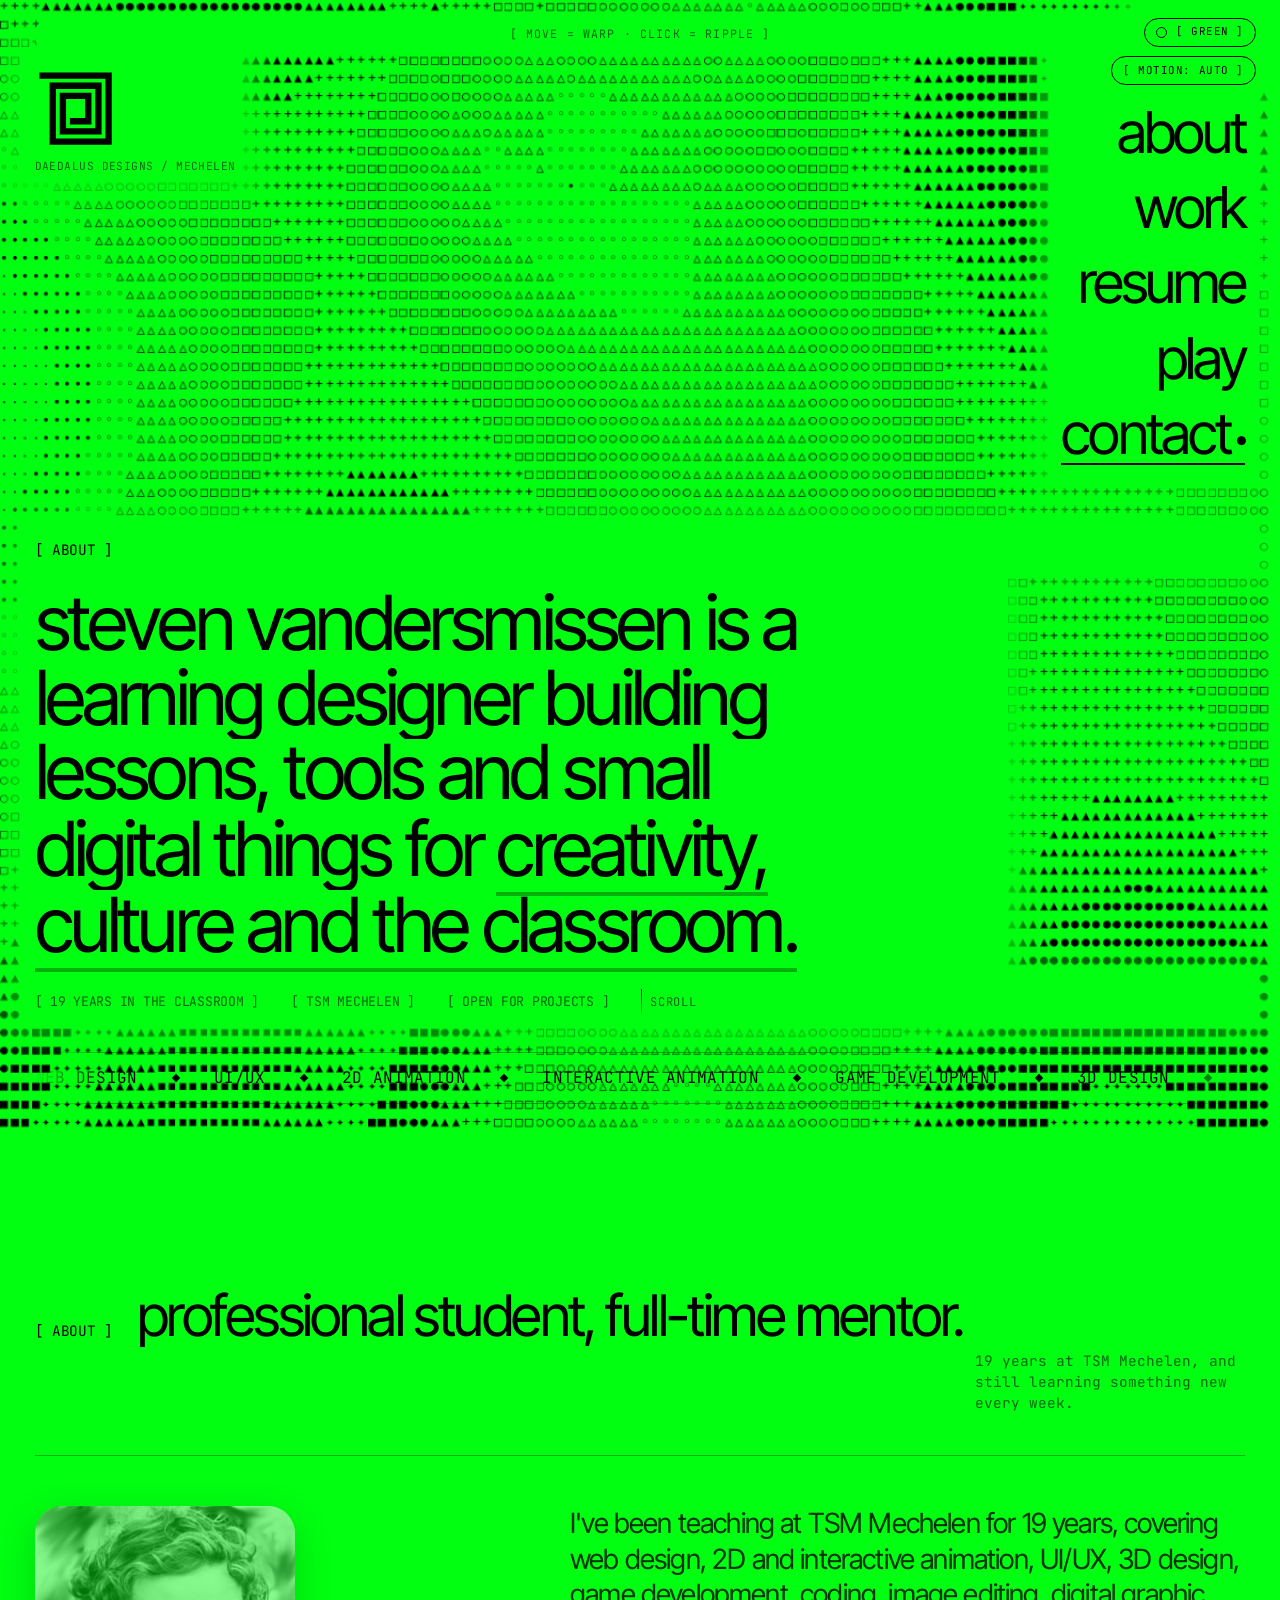
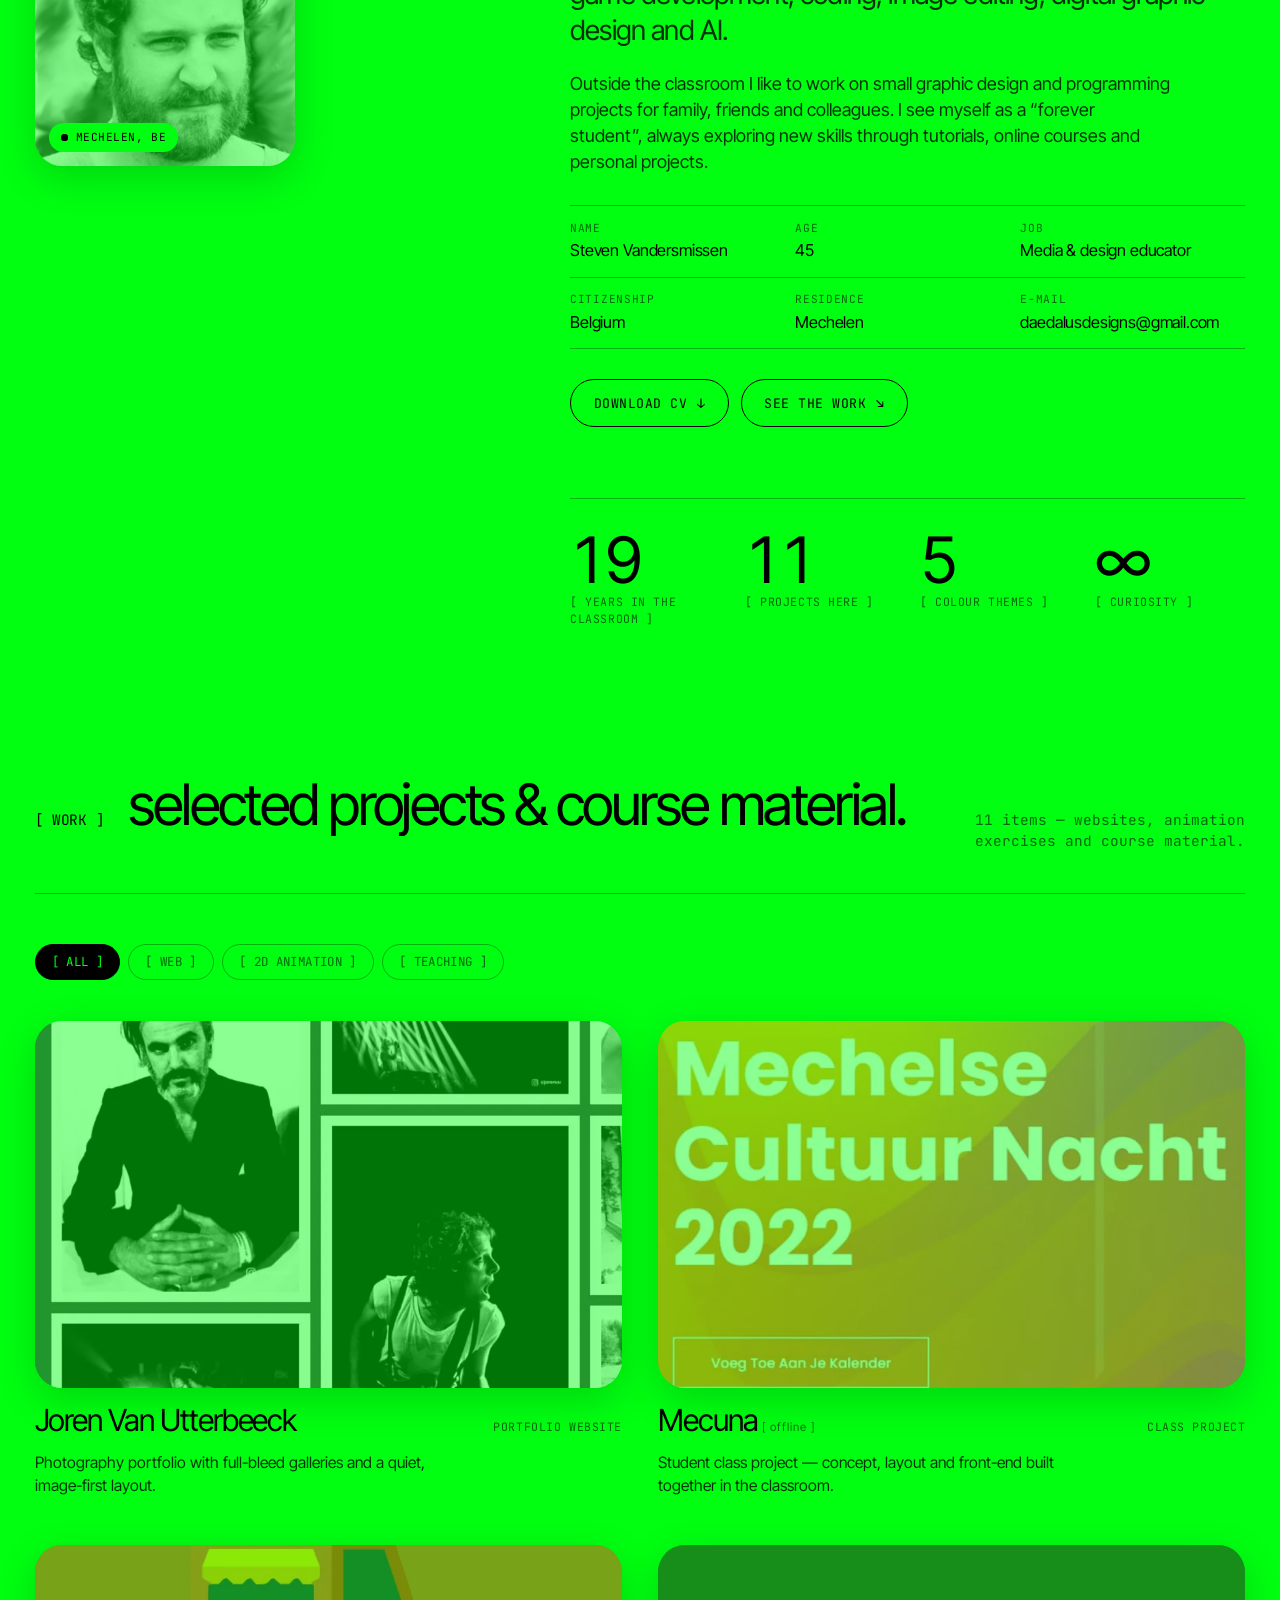
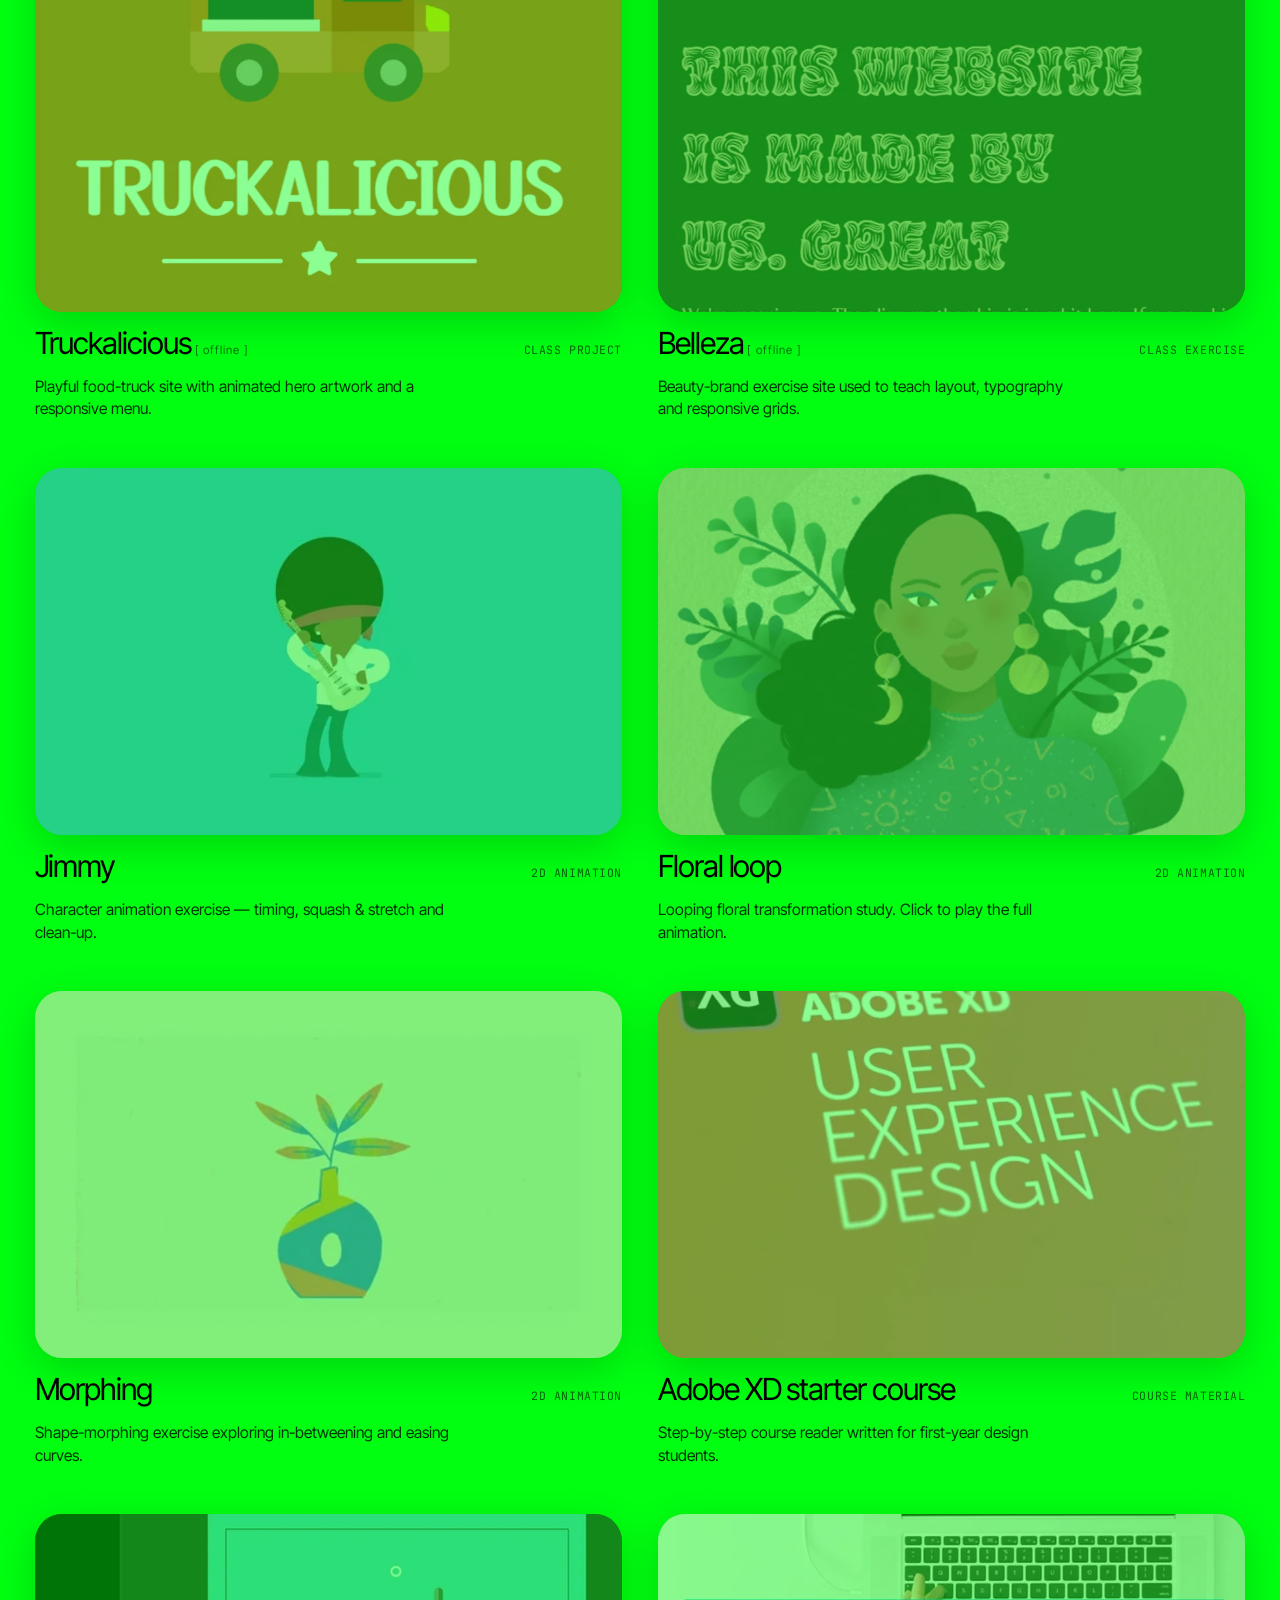
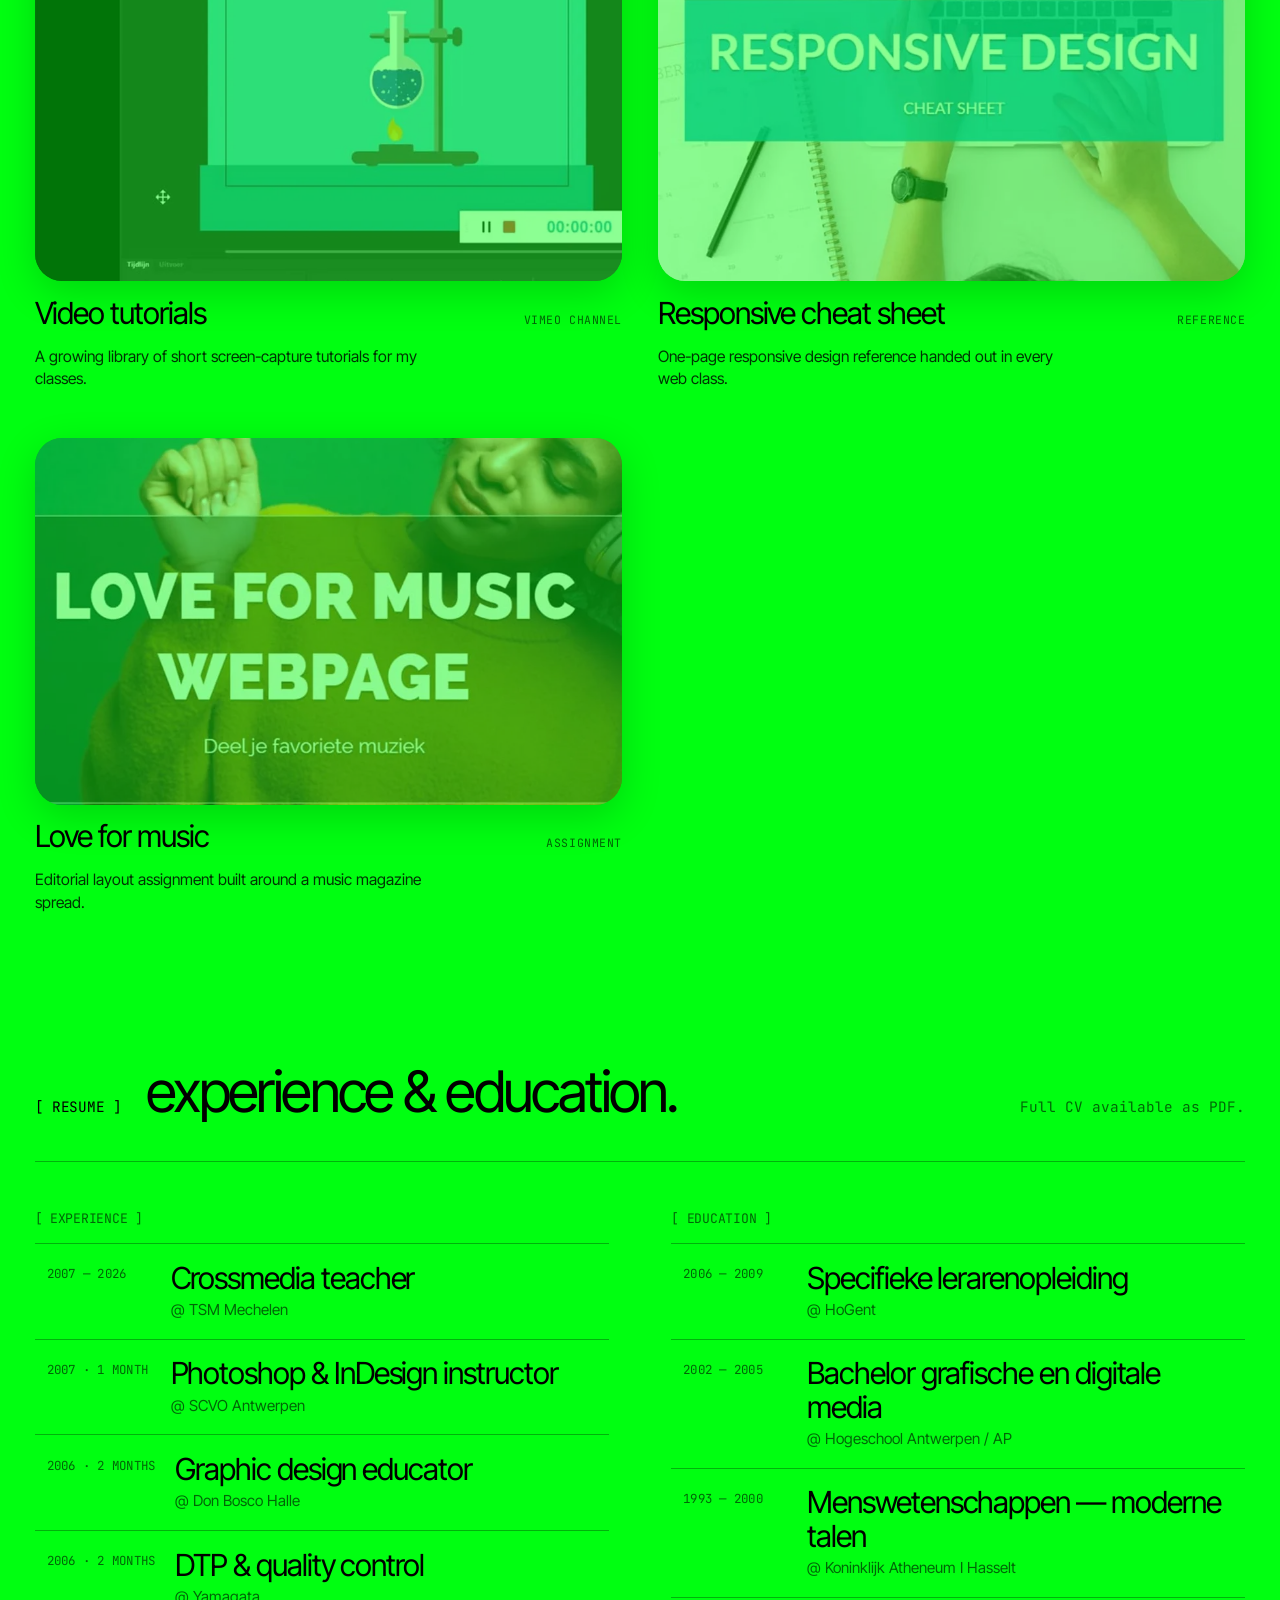
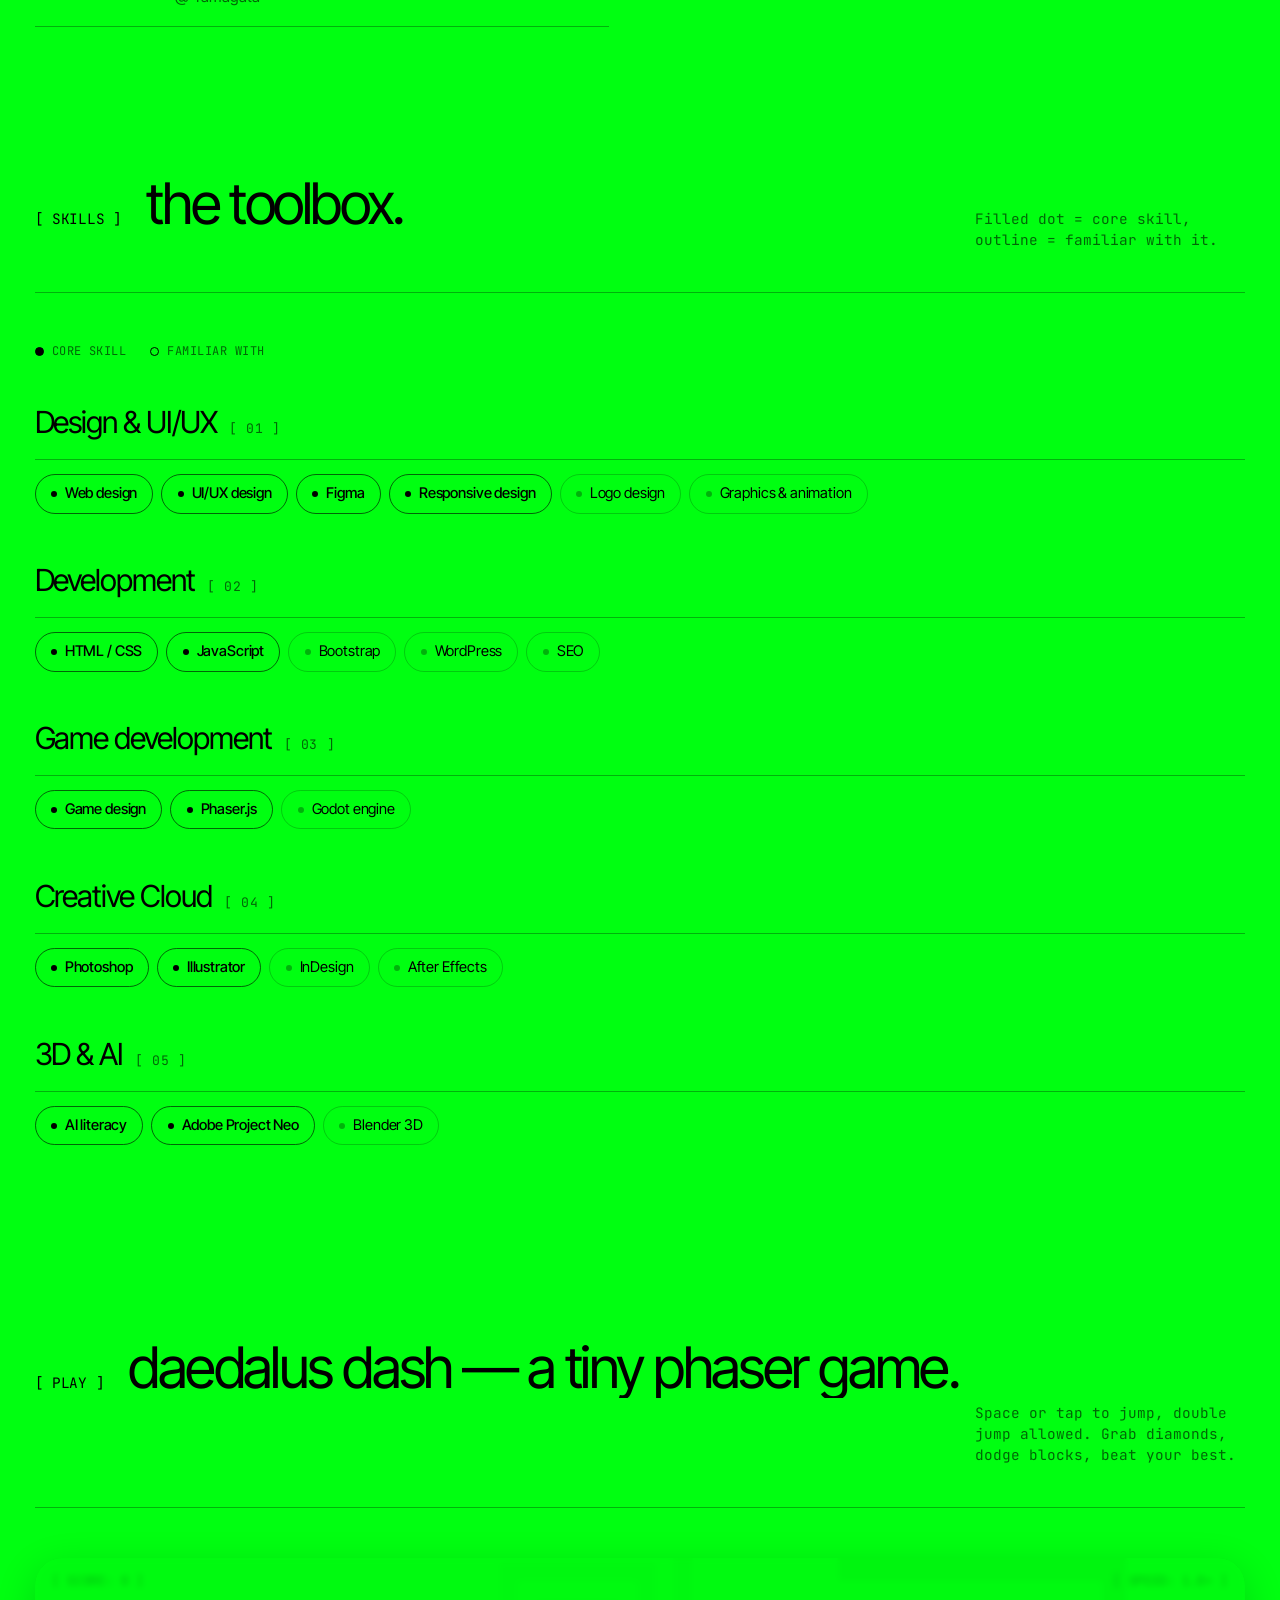
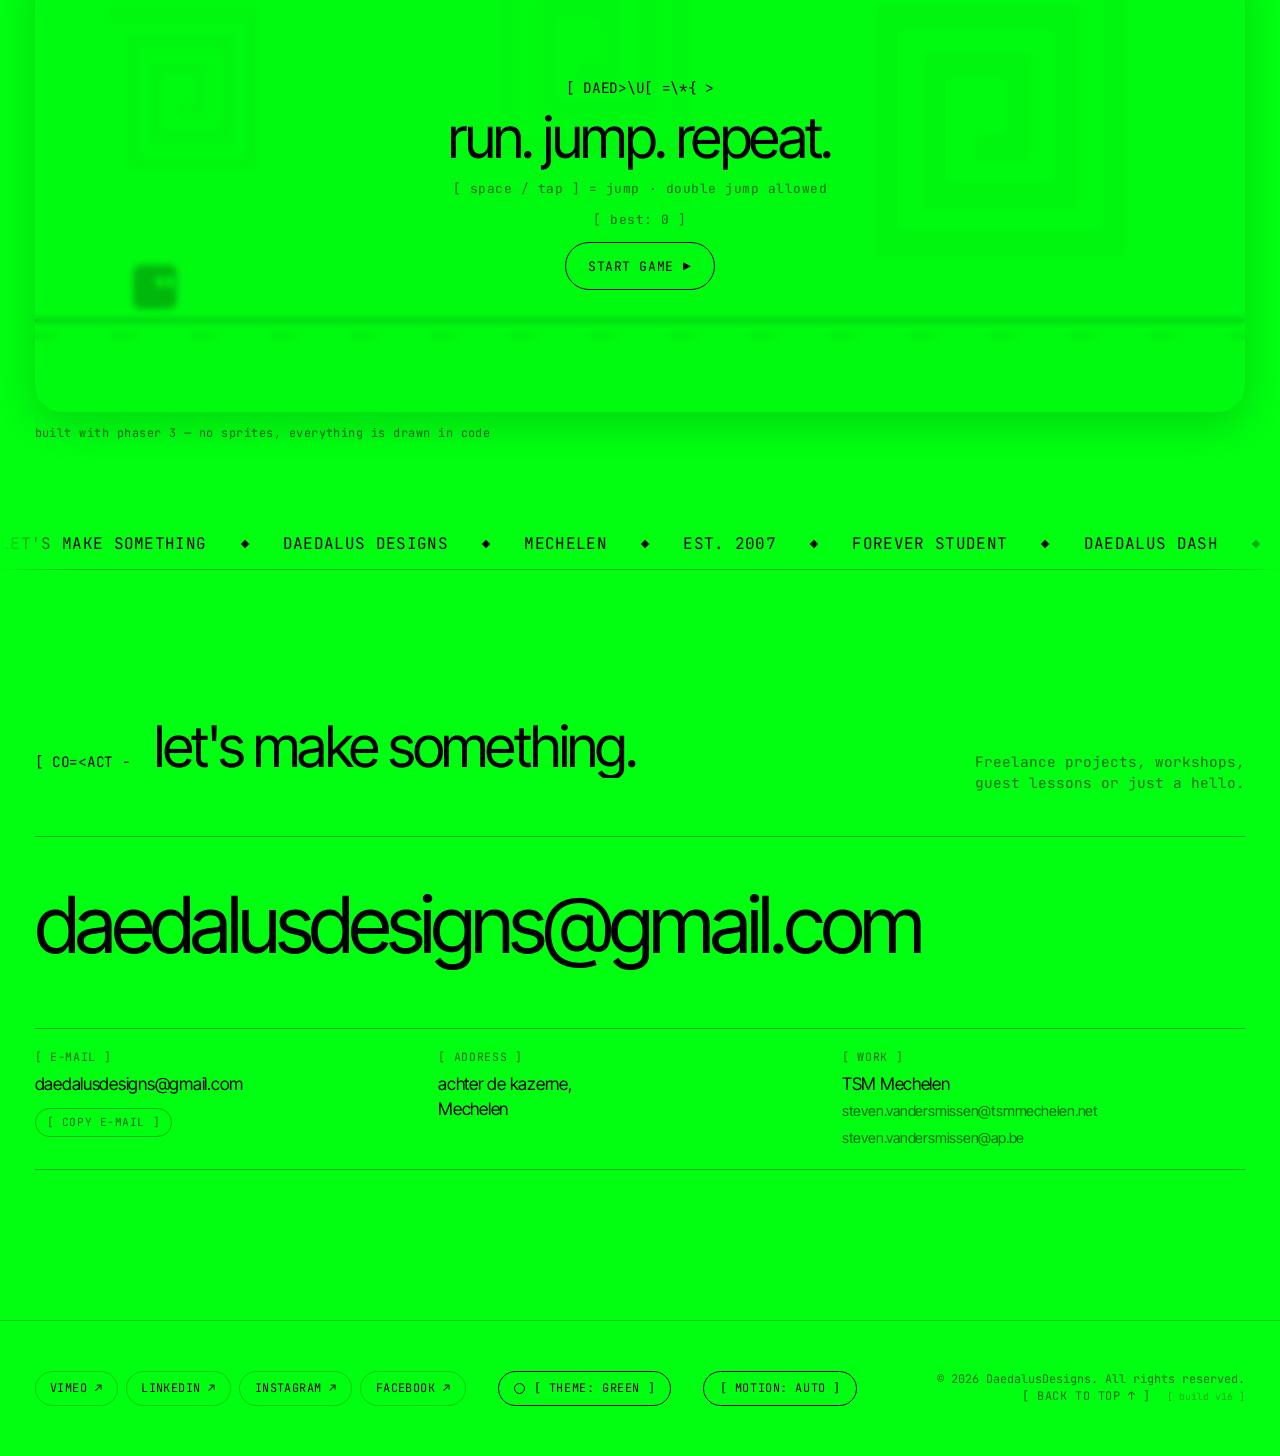
==== commit f2ed1ac8: "Wave 21: fix clipped last glyphs in split titles (padding-right on word masks); TSM mail becomes mai" ====
--- a/index.html
+++ b/index.html
@@ -24,7 +24,7 @@
     rel="stylesheet" />
 
   <!-- Styles -->
-  <link rel="stylesheet" href="css/main.css?v=12" />
+  <link rel="stylesheet" href="css/main.css?v=16" />
 
   <!-- Favicons -->
   <link rel="icon" type="image/svg+xml" href="favicon.svg" />
@@ -552,7 +552,7 @@
         <div class="contact__cell" style="--i:2">
           <span class="k">[ WORK ]</span>
           <a href="https://www.tsmmechelen.be/" target="_blank" rel="noopener">TSM Mechelen</a>
-          <span class="v dim" style="font-size:.9rem">steven.vandersmissen@tsmmechelen.net</span>
+          <a class="v dim" style="font-size:.9rem" href="mailto:steven.vandersmissen@tsmmechelen.net">steven.vandersmissen@tsmmechelen.net</a>
           <a class="v dim" style="font-size:.9rem" href="mailto:steven.vandersmissen@ap.be">steven.vandersmissen@ap.be</a>
         </div>
       </div>
@@ -582,7 +582,7 @@
     <p class="footer__copy">
       © <span data-year>2026</span> DaedalusDesigns. All rights reserved.<br />
       <a class="to-top" href="#top">[ back to top ↑ ]</a>
-      <span class="footer__v">[ build v15 ]</span>
+      <span class="footer__v">[ build v16 ]</span>
     </p>
   </footer>
 
--- a/css/main.css
+++ b/css/main.css
@@ -1056,6 +1056,10 @@
   vertical-align: bottom;
   padding-bottom: 0.06em;
   margin-bottom: -0.06em;
+  /* negative letter-spacing pushes last-glyph ink past the box:
+     give the clip region some air without shifting layout */
+  padding-right: 0.07em;
+  margin-right: -0.07em;
 }
 
 .js .split .w > i {
@@ -1591,3 +1595,13 @@
   font-size: .62rem;
   opacity: .55;
 }
+
+/* dim mail links in contact cells: visible hover feedback */
+.contact__cell a.v {
+  transition: color .25s var(--ease), opacity .25s var(--ease);
+}
+.contact__cell a.v:hover {
+  color: var(--fg);
+  text-decoration: underline;
+  text-underline-offset: .3em;
+}
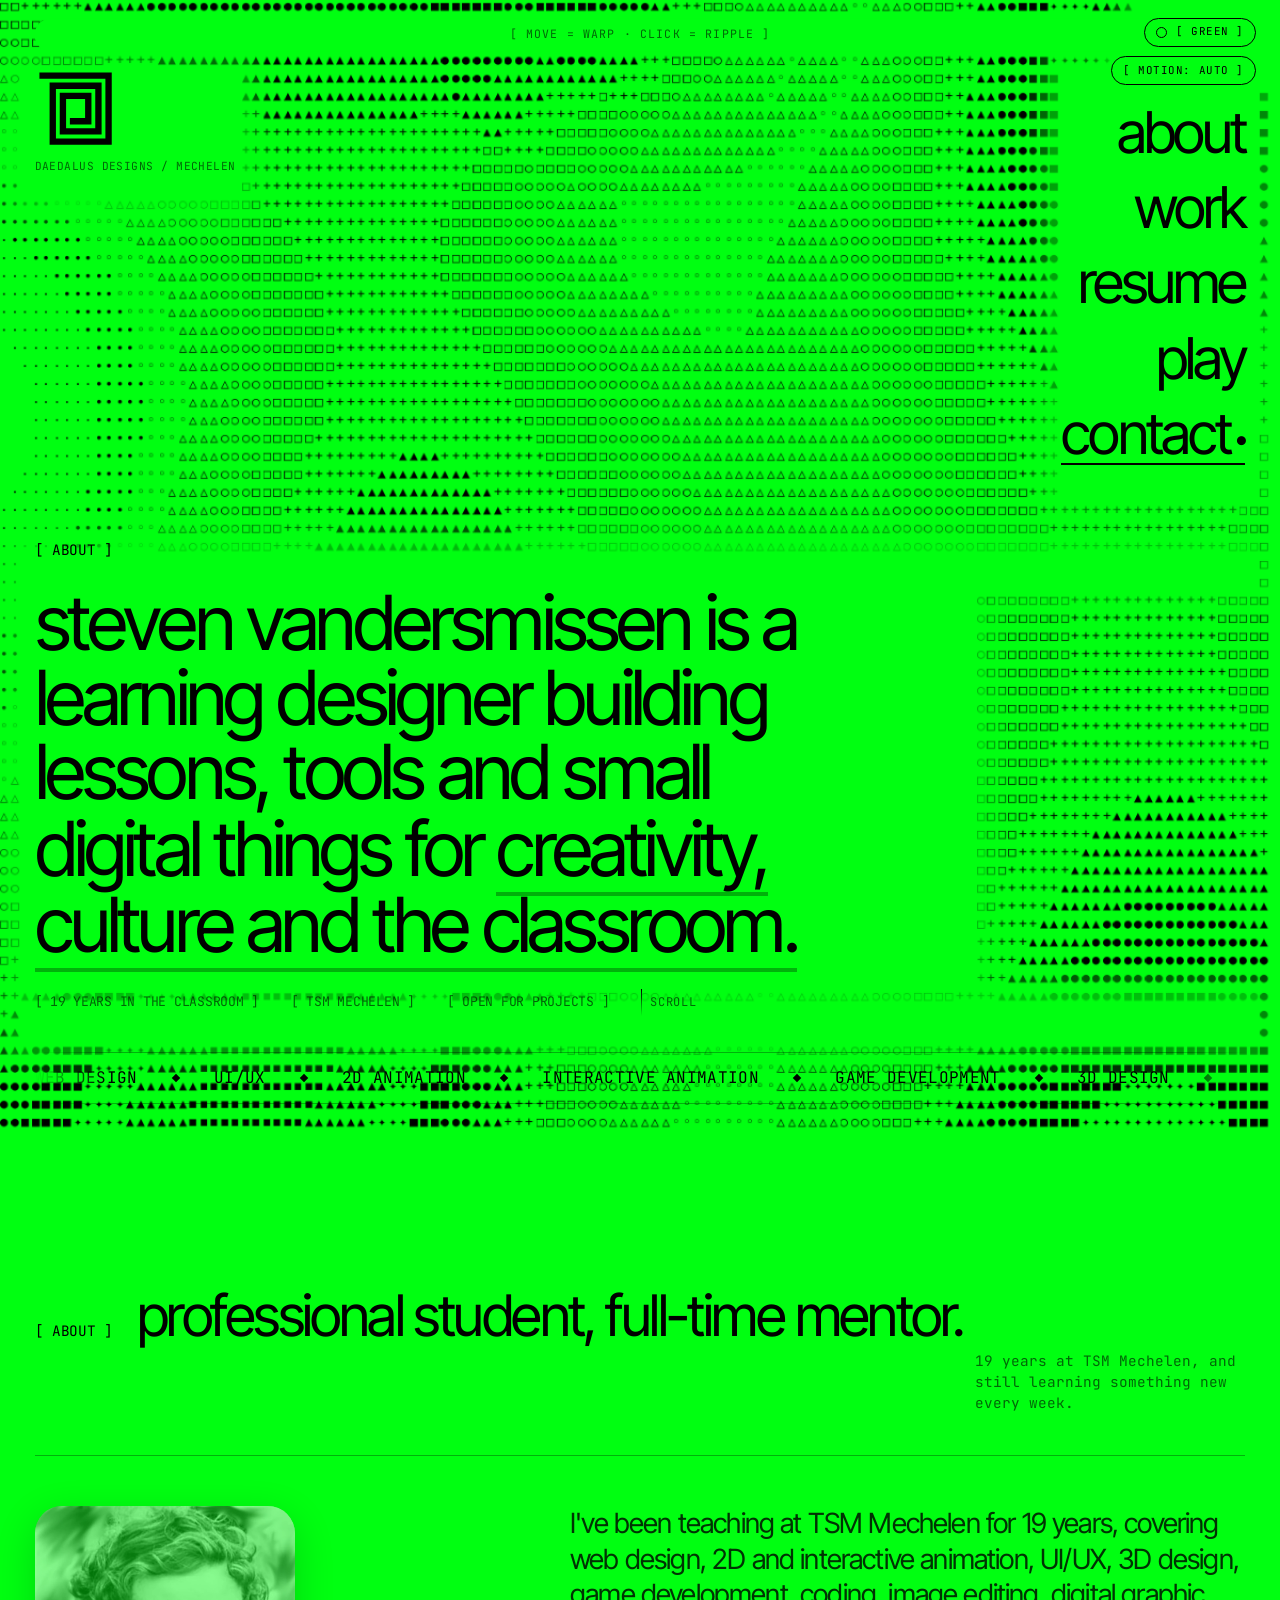
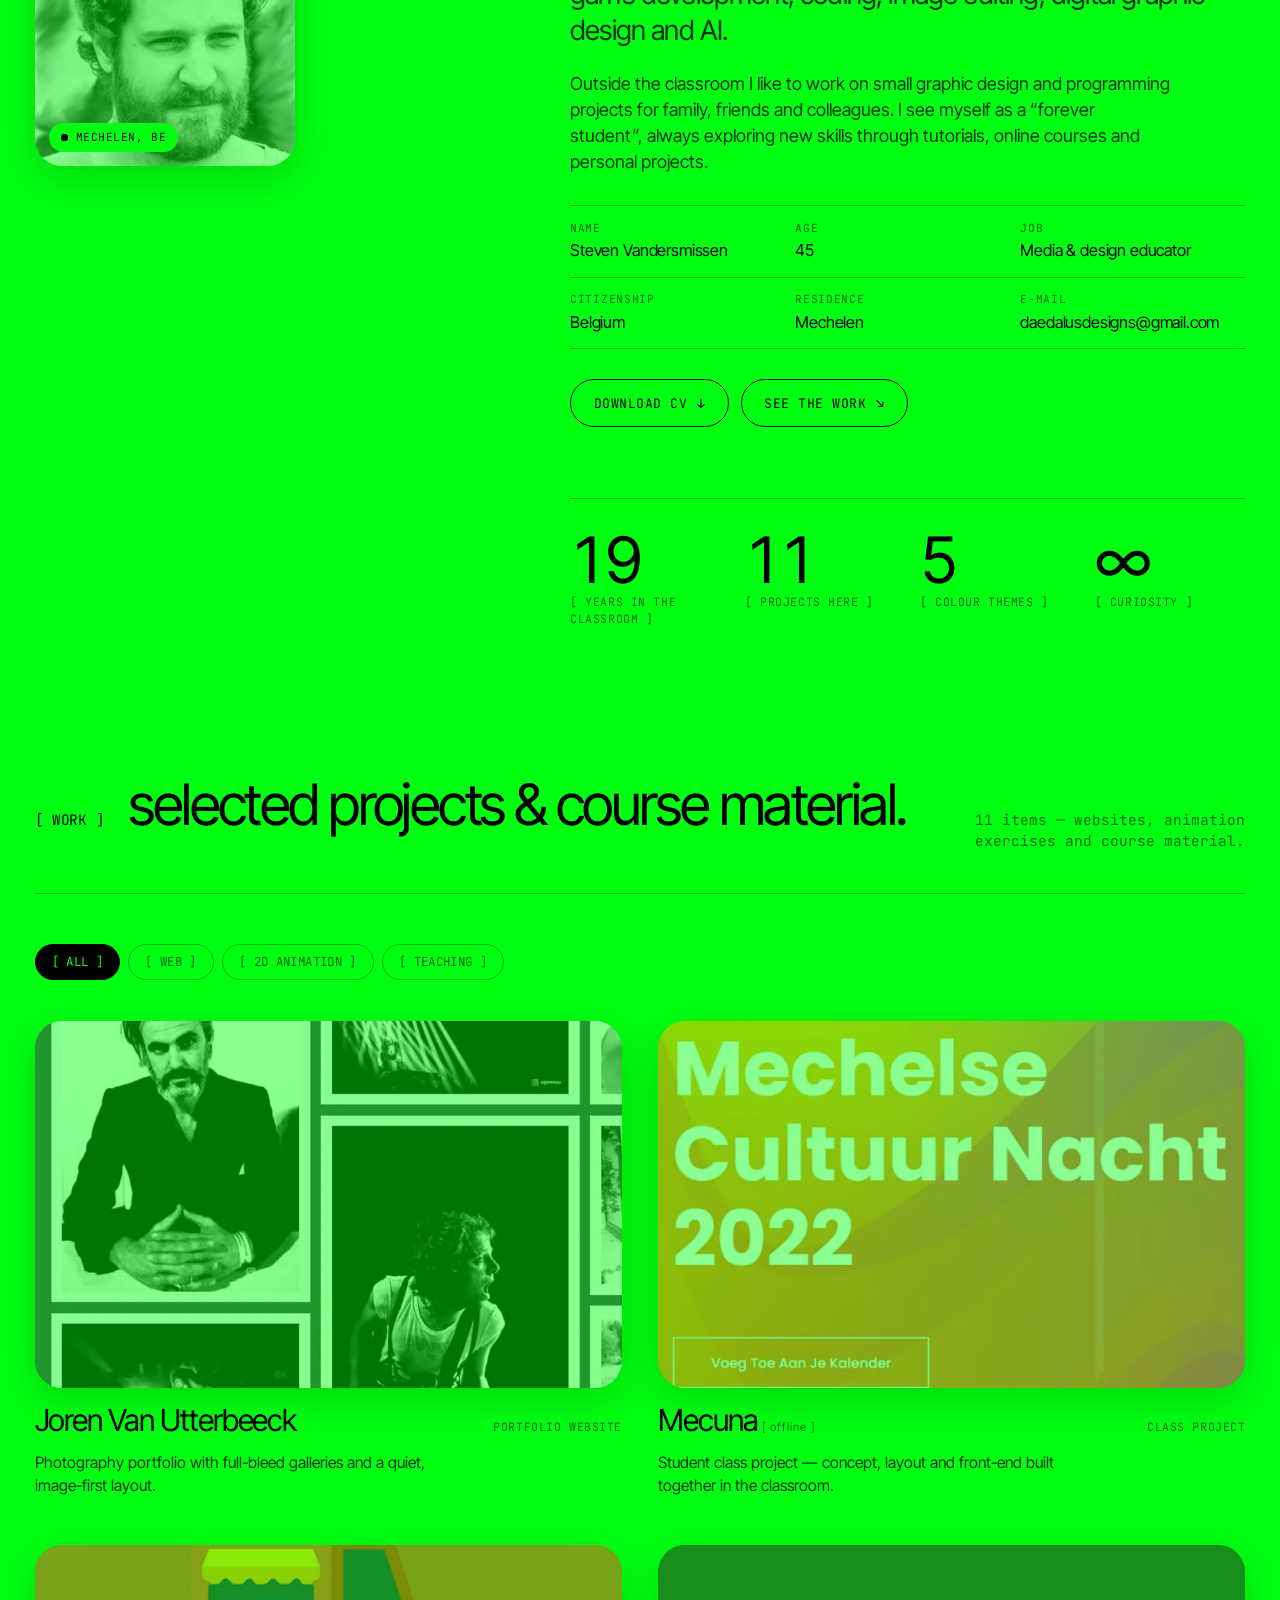
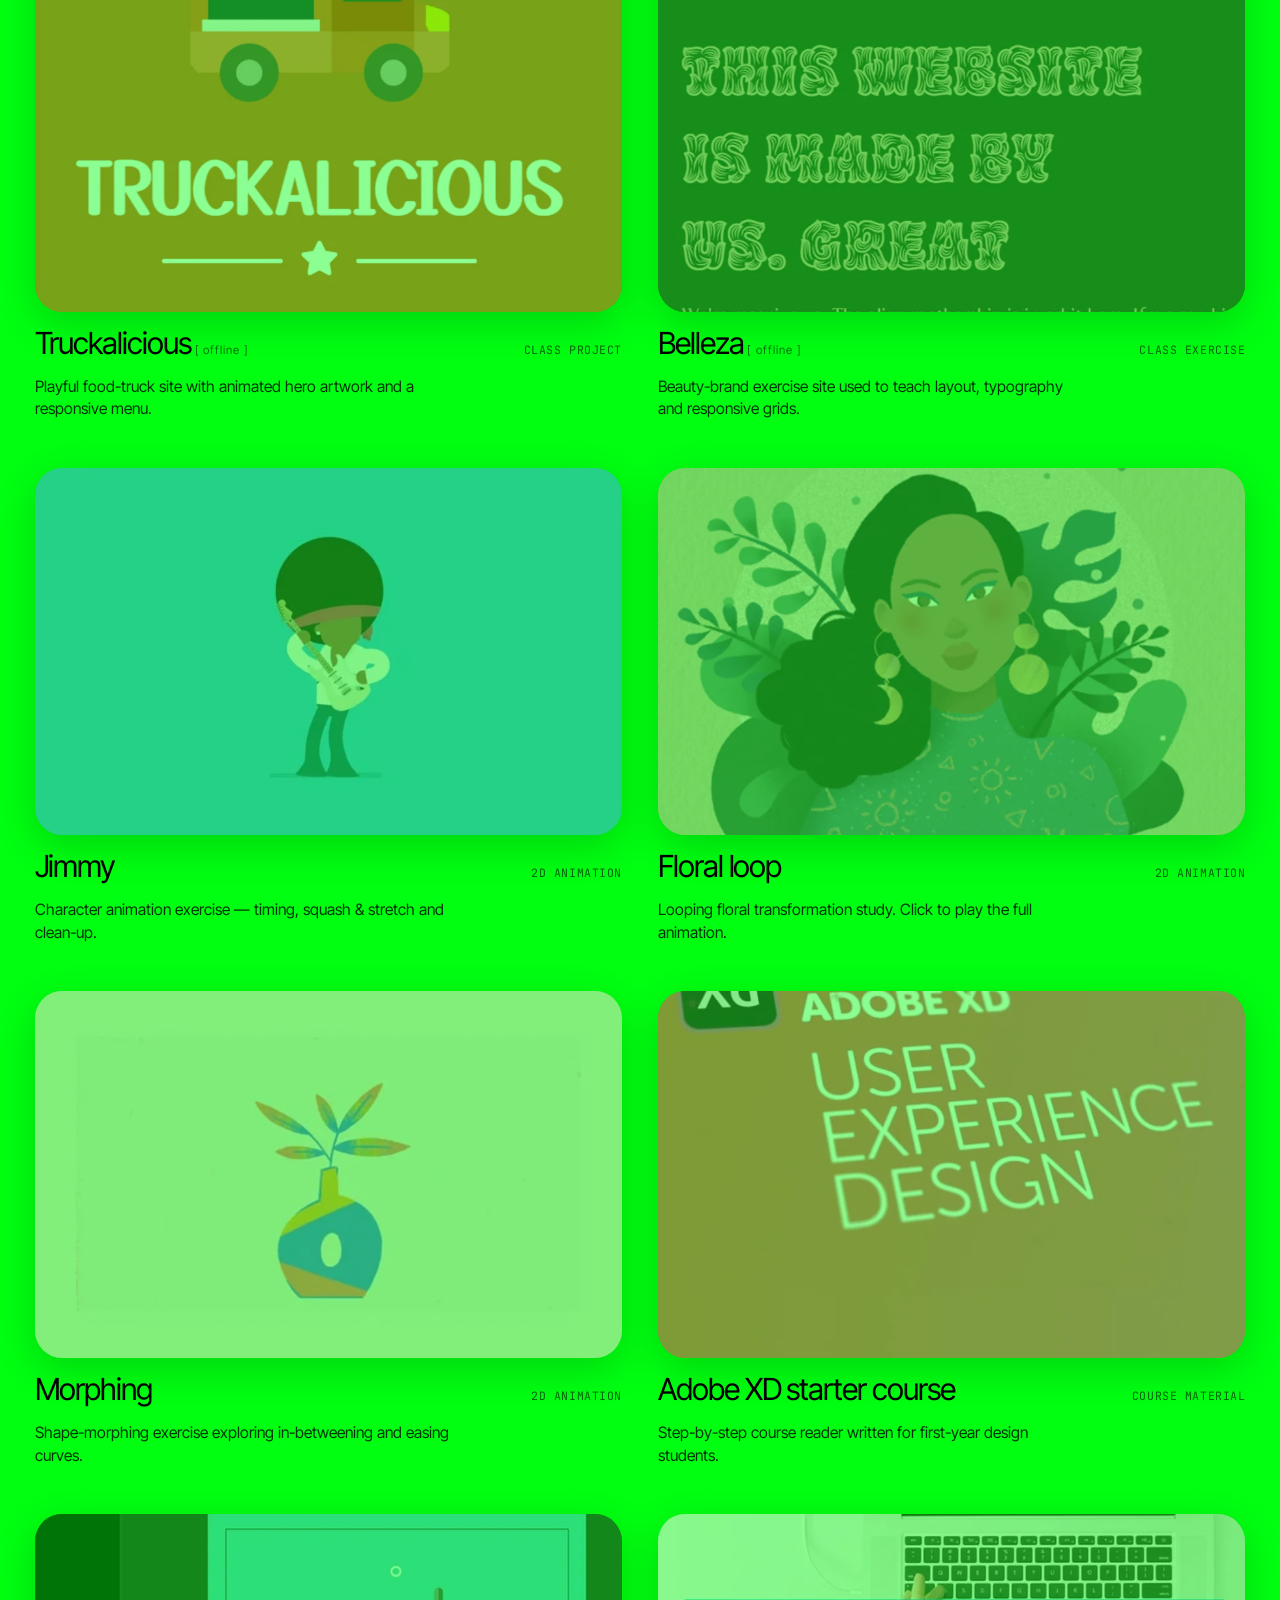
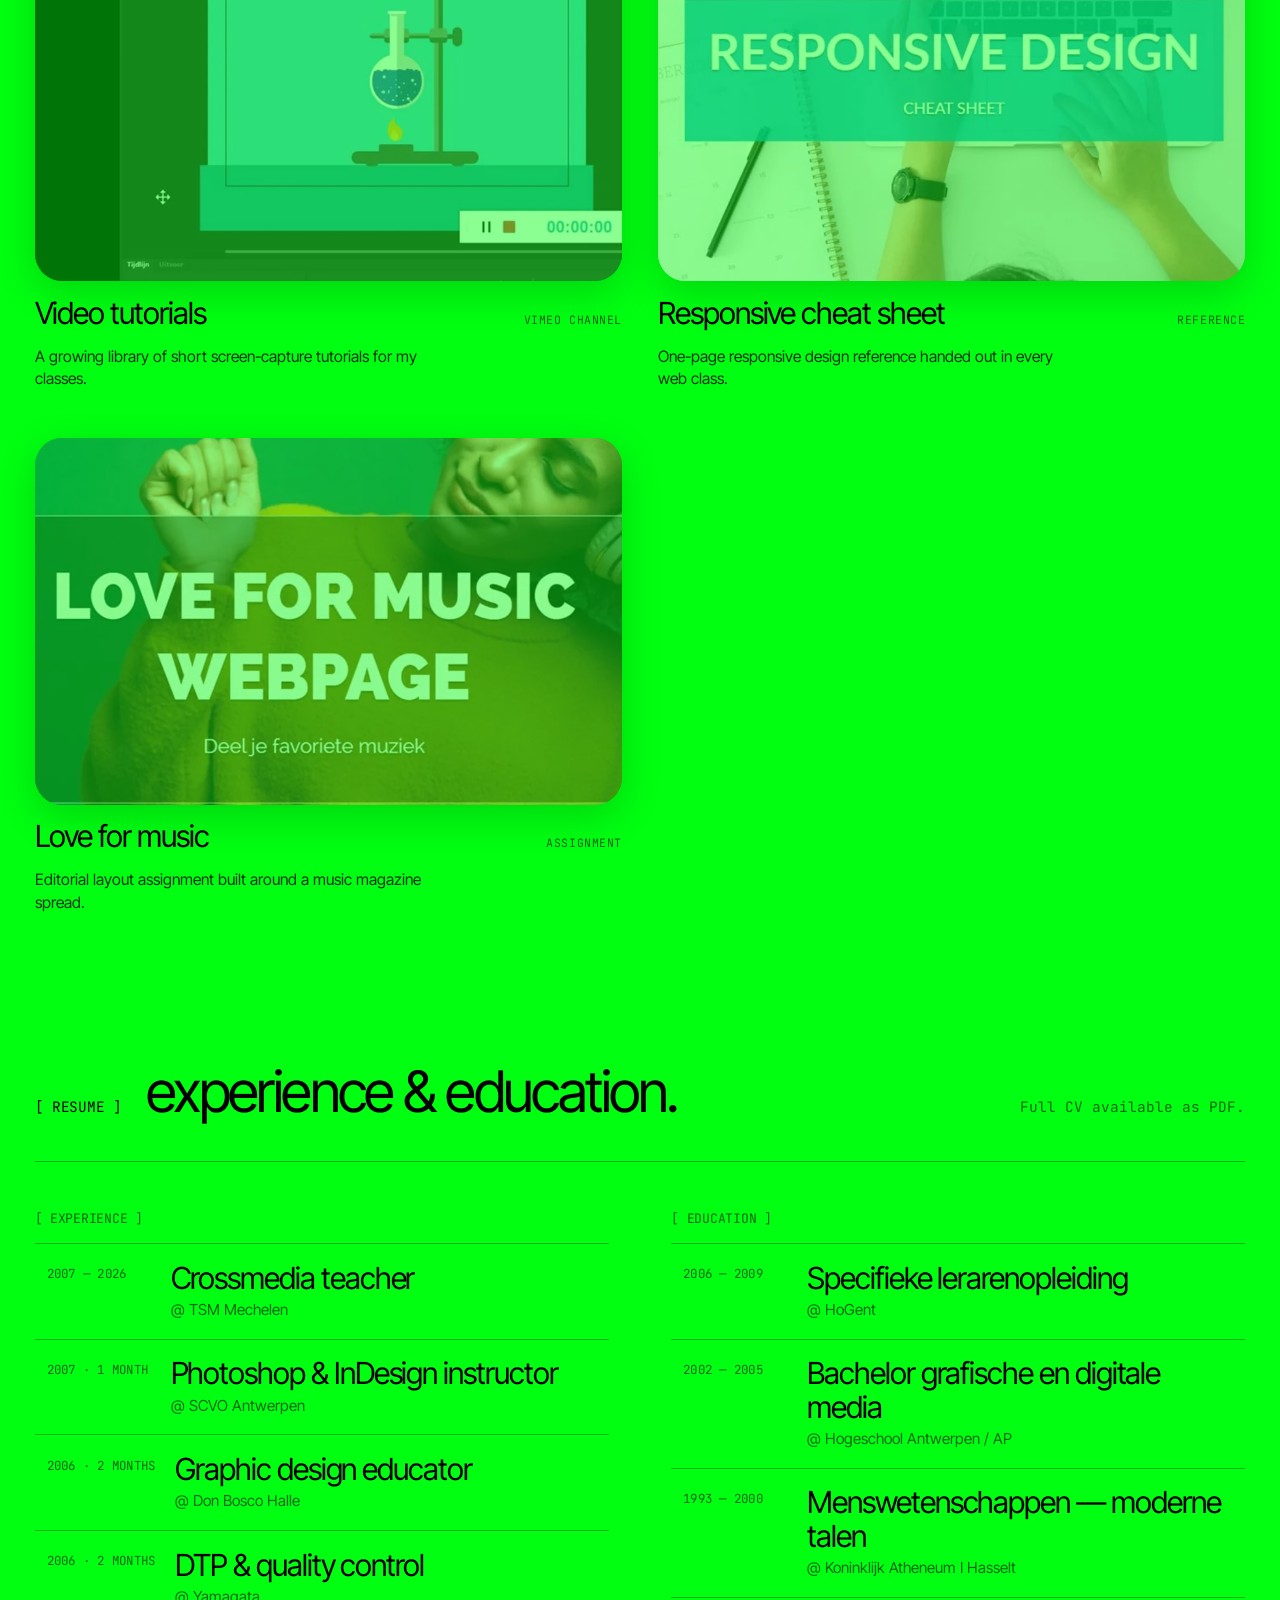
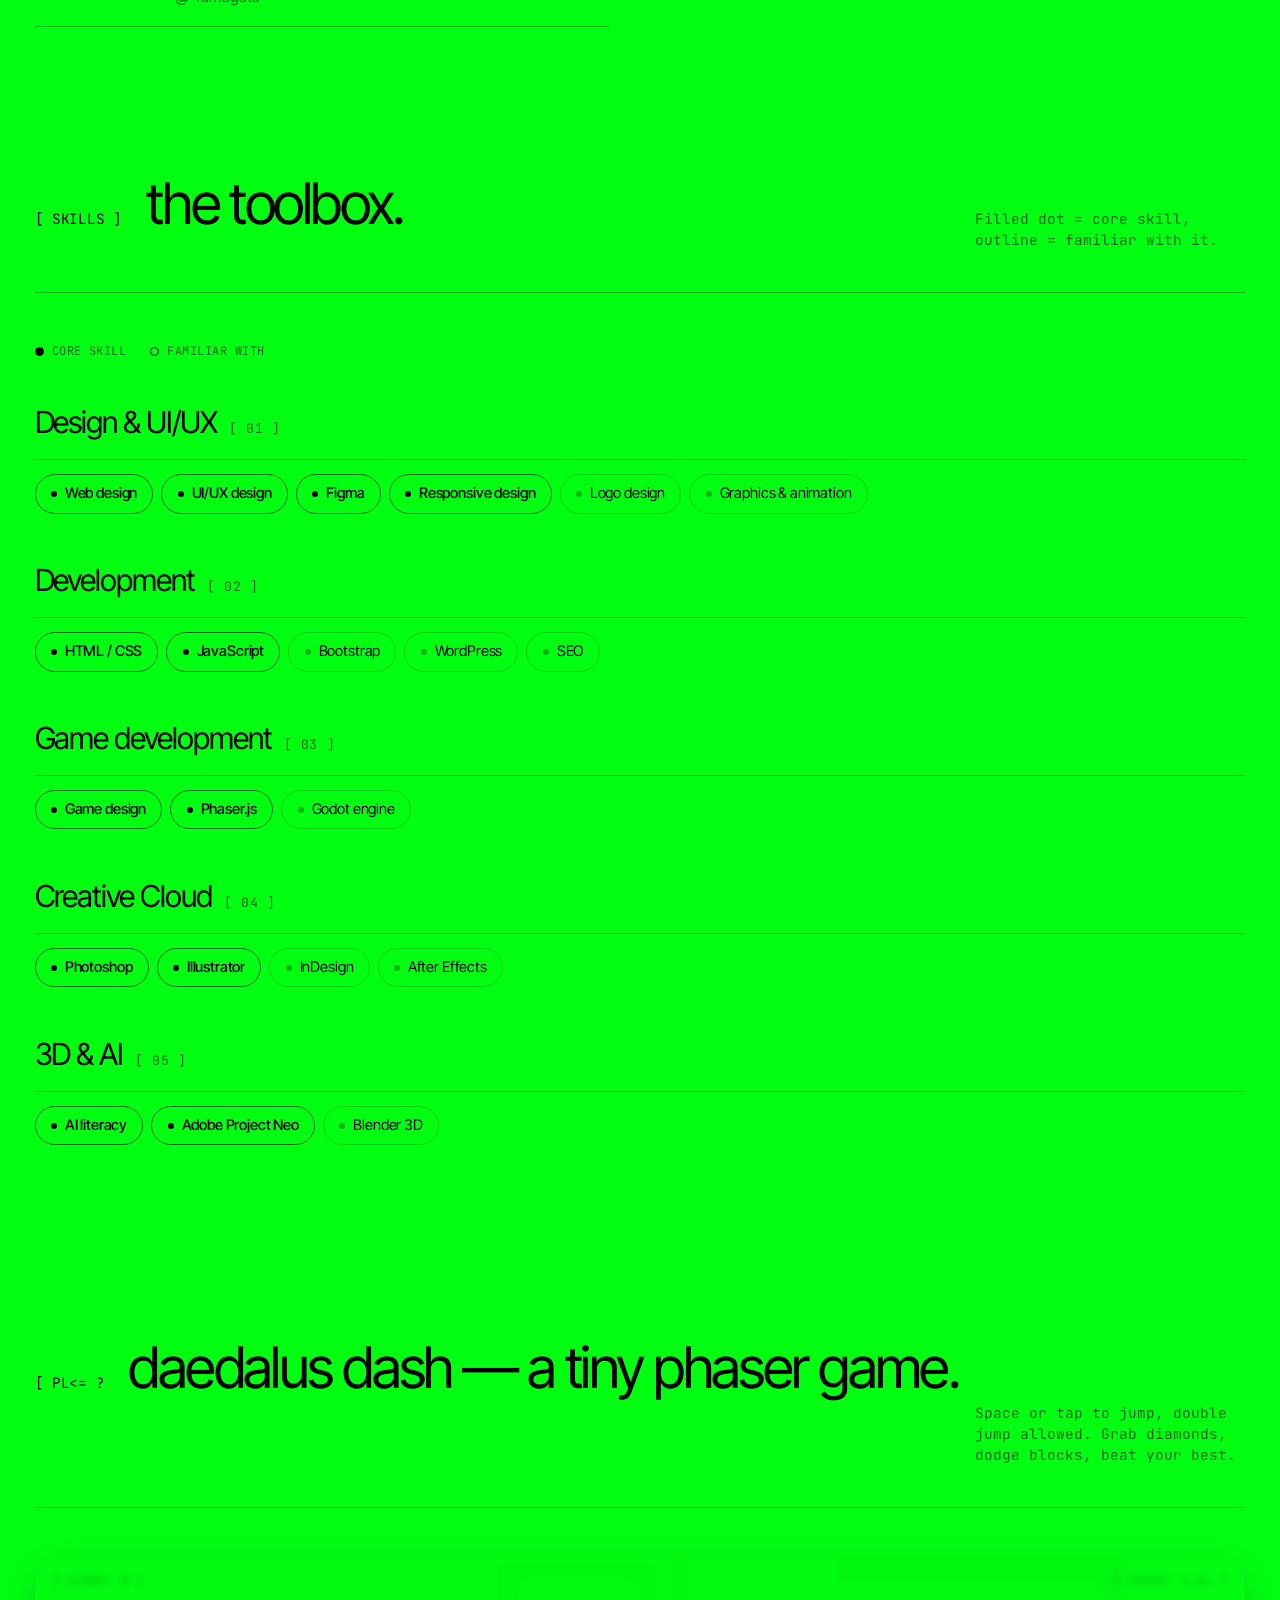
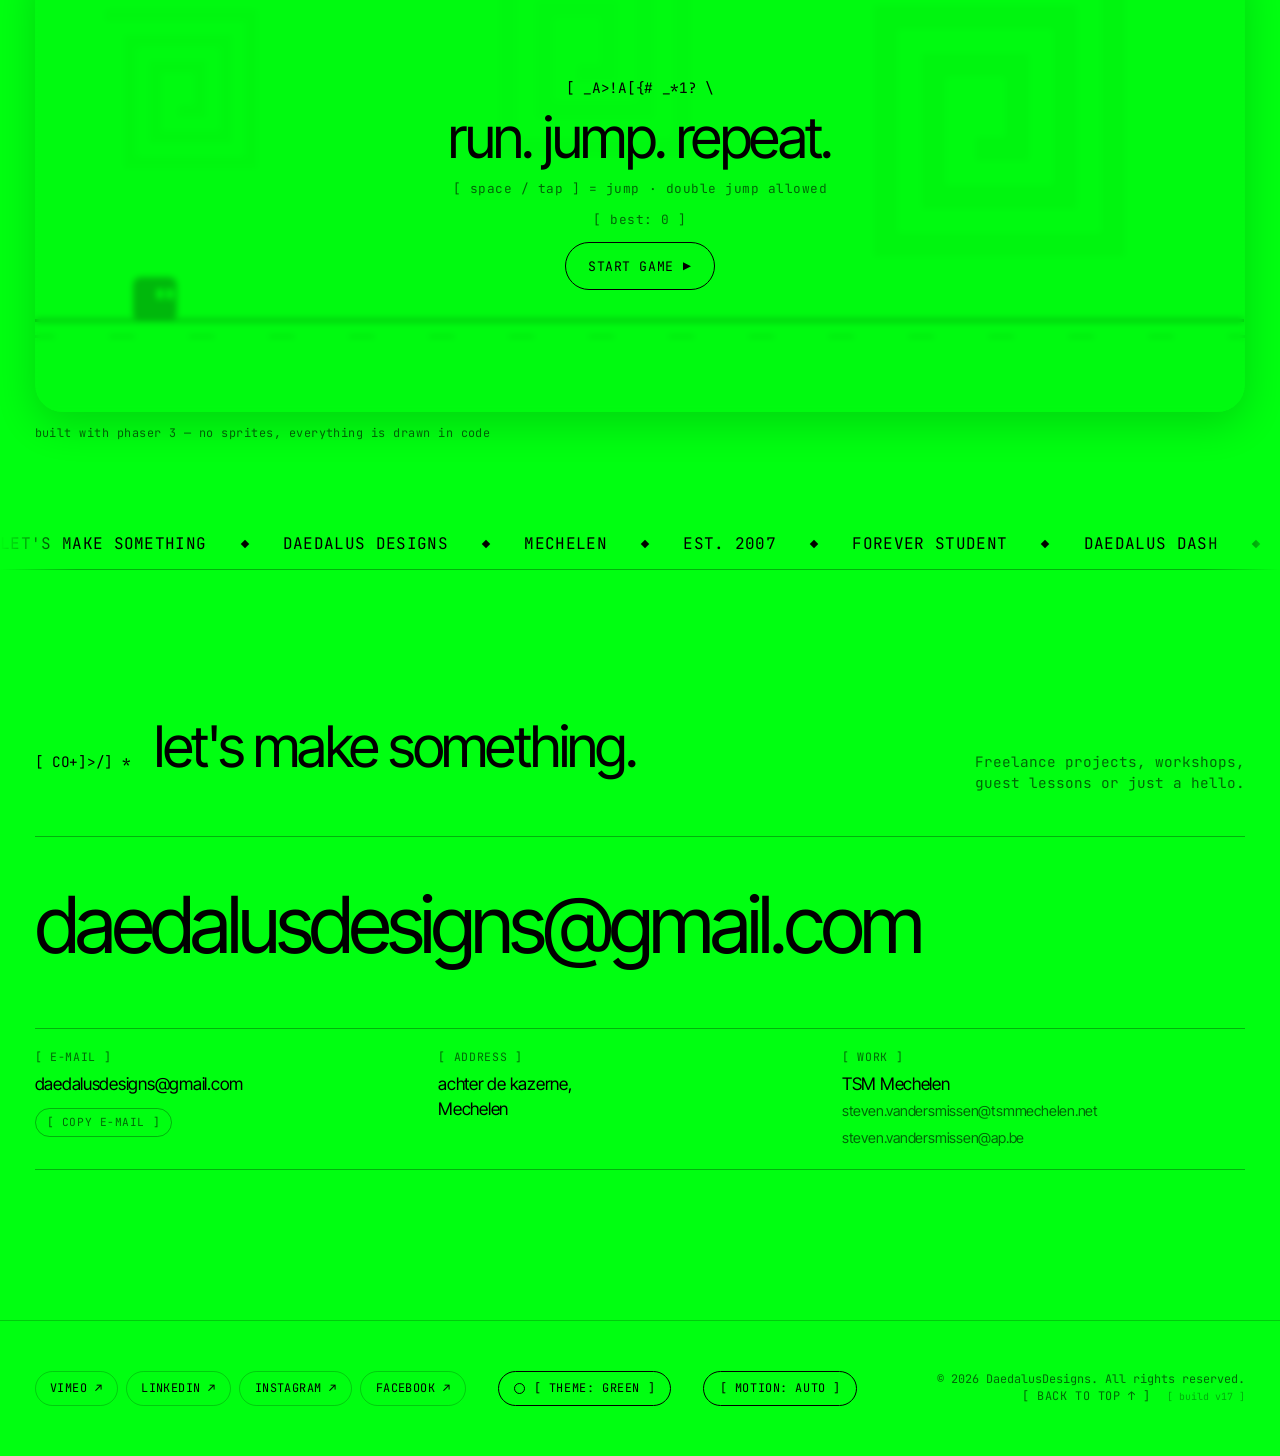
==== commit 725a876a: "Wave 22: word masks get deeper bottom padding so descenders (g, y) never clip; build v17" ====
--- a/index.html
+++ b/index.html
@@ -24,7 +24,7 @@
     rel="stylesheet" />
 
   <!-- Styles -->
-  <link rel="stylesheet" href="css/main.css?v=16" />
+  <link rel="stylesheet" href="css/main.css?v=17" />
 
   <!-- Favicons -->
   <link rel="icon" type="image/svg+xml" href="favicon.svg" />
@@ -582,7 +582,7 @@
     <p class="footer__copy">
       © <span data-year>2026</span> DaedalusDesigns. All rights reserved.<br />
       <a class="to-top" href="#top">[ back to top ↑ ]</a>
-      <span class="footer__v">[ build v16 ]</span>
+      <span class="footer__v">[ build v17 ]</span>
     </p>
   </footer>
 
--- a/css/main.css
+++ b/css/main.css
@@ -1054,8 +1054,8 @@
   display: inline-block;
   overflow: hidden;
   vertical-align: bottom;
-  padding-bottom: 0.06em;
-  margin-bottom: -0.06em;
+  padding-bottom: 0.16em;   /* room for descenders (g, y, ,) inside the clip box */
+  margin-bottom: -0.16em;
   /* negative letter-spacing pushes last-glyph ink past the box:
      give the clip region some air without shifting layout */
   padding-right: 0.07em;
